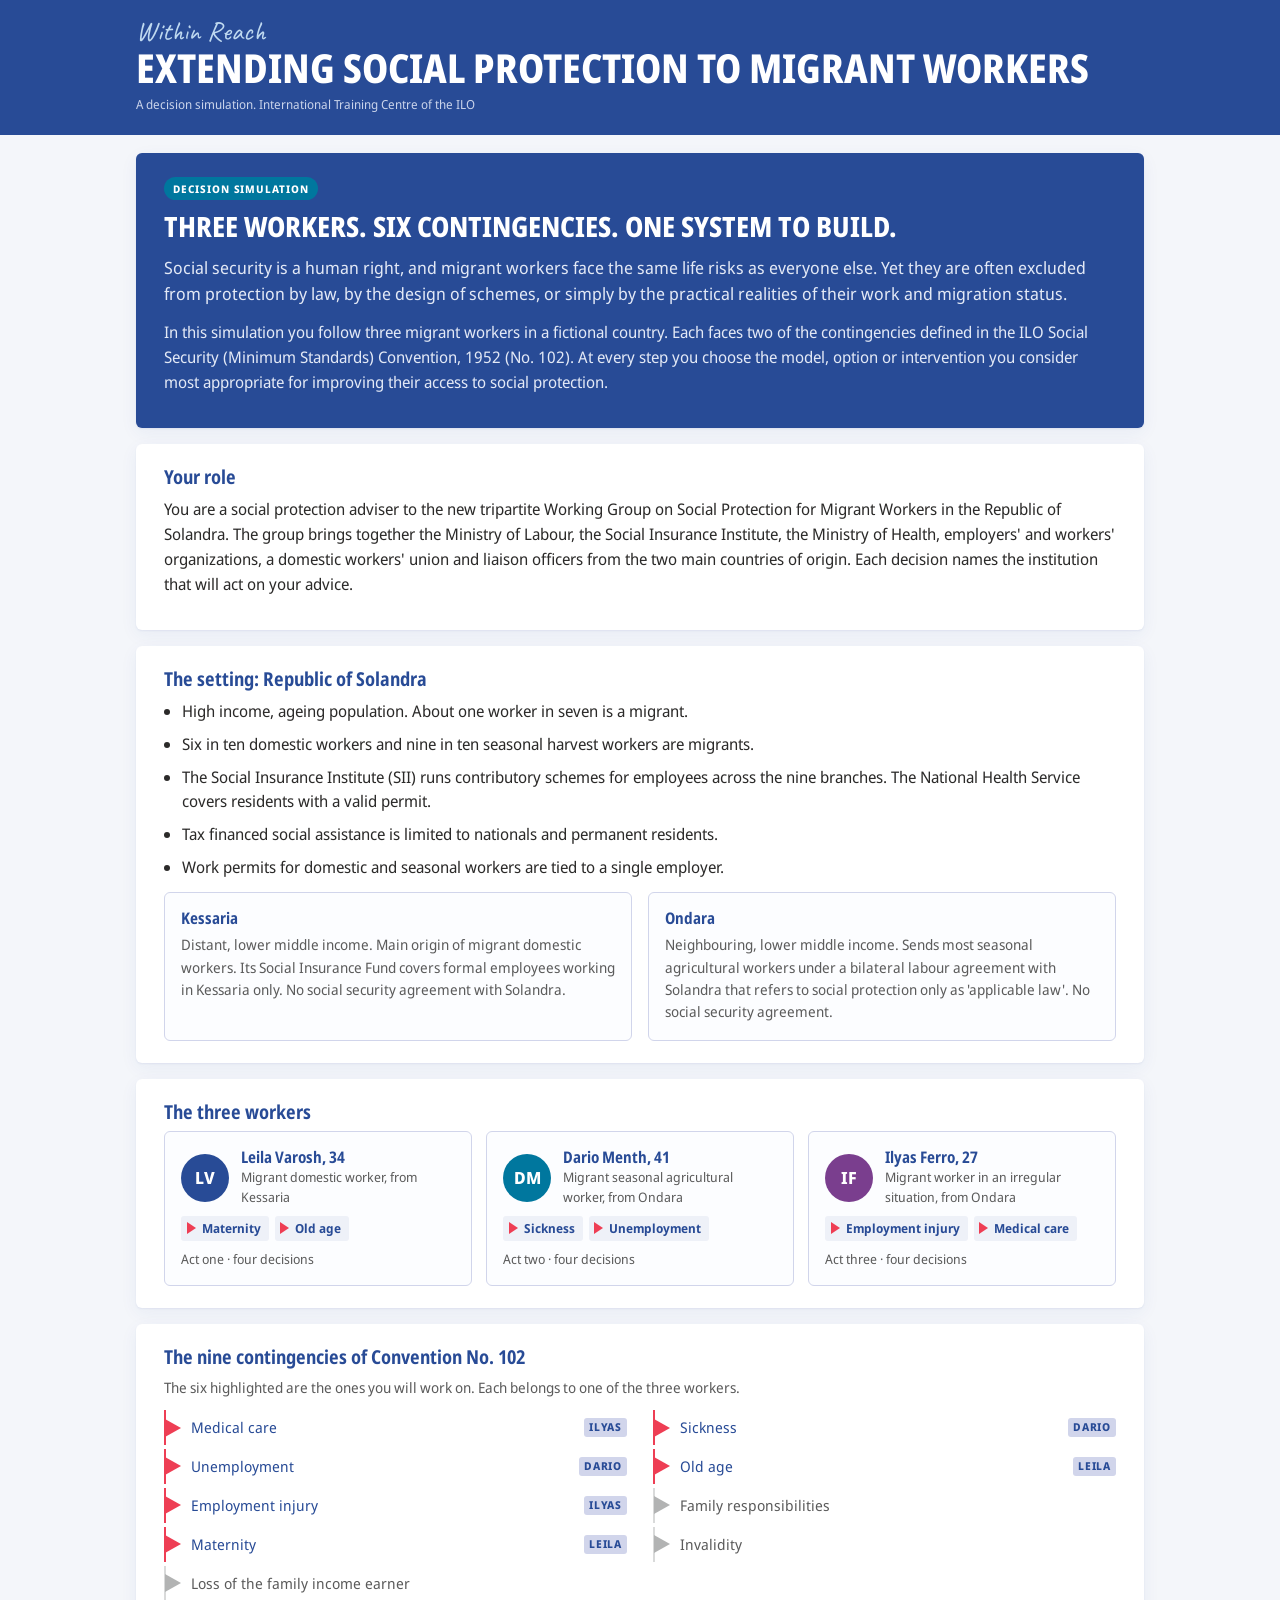
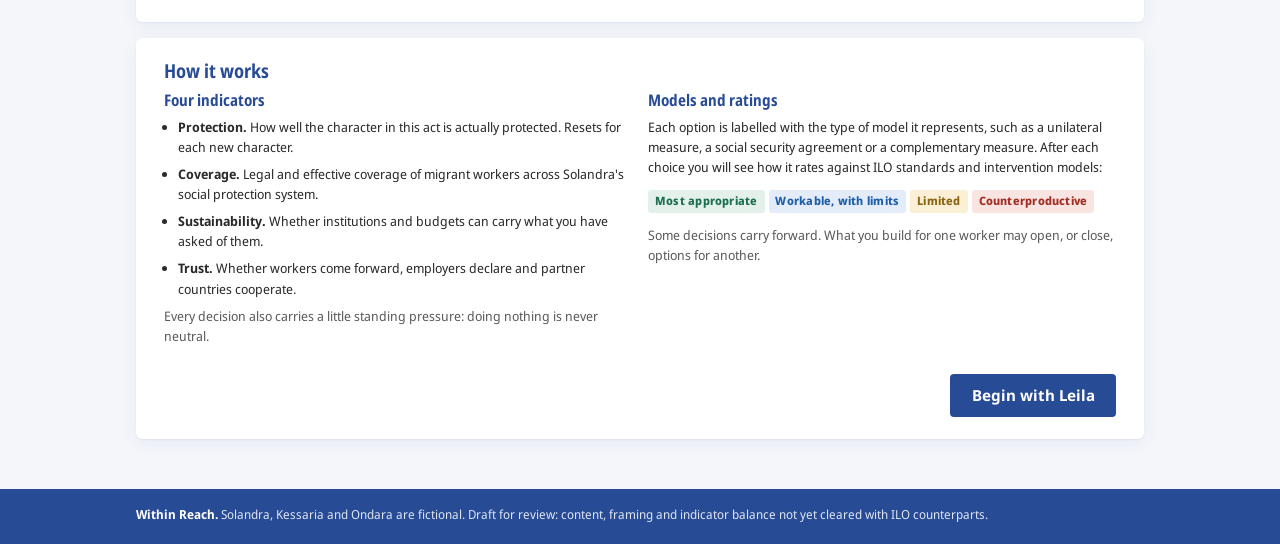
==== simulation/within-reach.html @ 5319a03c "Add Simulation: Within reach tab, overview buttons and uncropped hero birds - New sidebar tab embedd" ====
<!DOCTYPE html>
<html lang="en"><head><meta charset="utf-8">
<meta name="viewport" content="width=device-width, initial-scale=1">
<title>Within Reach | ITCILO</title>
<link rel="preconnect" href="https://fonts.googleapis.com">
<link rel="preconnect" href="https://fonts.gstatic.com" crossorigin>
<link href="https://fonts.googleapis.com/css2?family=Noto+Sans:ital,wdth,wght@0,62.5..100,300..800;1,62.5..100,400..600&family=Caveat:wght@600&display=swap" rel="stylesheet">
<style>
:root{--blue:#284B96;--blue80:#4E64A6;--blue40:#A4ABD4;--blue20:#D1D5EB;--blue10:#EEF1F8;
 --cyan:#00A3E0;--ink:#00779E;--black:#2B2A29;--g80:#5B5B5B;--g40:#B2B3B3;--g20:#D9DADA;
 --flag:#EE3E54;--pos:#1B6E4F;--neg:#A32D22;
 --best:#1B6E4F;--bestbg:#E4F0EA;--good:#1F5FA8;--goodbg:#E3ECF8;--weak:#8A6410;--weakbg:#FBF0D6;--harm:#A32D22;--harmbg:#F8E4E1;
 --fd:'Noto Sans','Arial Narrow',sans-serif;--fb:'Noto Sans',system-ui,Arial,sans-serif;}
*{box-sizing:border-box}
html,body{margin:0}
body{font-family:var(--fb);font-variation-settings:'wdth' 92;color:var(--black);line-height:1.55;background:#F4F6FA;font-size:16px}
h1,h2,h3,h4{font-family:var(--fd);font-variation-settings:'wdth' 74;color:var(--blue);line-height:1.15;margin:0 0 .45em}
h1{font-size:clamp(1.7rem,4.5vw,2.5rem);text-transform:uppercase;font-weight:800}
h2{font-size:clamp(1.35rem,3.2vw,1.75rem);font-weight:800;text-transform:uppercase}
h3{font-size:1.2rem;font-weight:700}
h4{font-size:1rem;font-weight:700}
p{margin:0 0 .75em}
button{font-family:inherit}
.wrap{max-width:1040px;margin:0 auto;padding:0 16px}
.top{background:var(--blue);color:#fff;padding:18px 0 20px}
.top .script{font-family:'Caveat',cursive;font-size:1.7rem;color:#BFD9F0;line-height:1}
.top h1{color:#fff;margin:0}
.top .org{font-size:.78rem;color:#C9D3EA;margin-top:4px}
.bar{background:#fff;border-bottom:1px solid var(--g20);position:sticky;top:0;z-index:5}
.bar .wrap{display:flex;flex-wrap:wrap;align-items:center;gap:10px 18px;padding-top:10px;padding-bottom:10px}
.crumb{font-size:.78rem;color:var(--g80);flex:1 1 220px}
.crumb b{color:var(--blue)}
.dots{display:flex;gap:4px;margin-top:5px}
.dots i{width:18px;height:5px;border-radius:3px;background:var(--g20);display:block}
.dots i.done{background:var(--blue80)}.dots i.now{background:var(--cyan)}
.meters{display:grid;grid-template-columns:repeat(4,minmax(96px,1fr));gap:10px;flex:3 1 520px}
.meter{font-size:.72rem;color:var(--g80);position:relative}
.meter .lab{display:flex;justify-content:space-between;font-weight:700;letter-spacing:.02em}
.meter .lab span:last-child{color:var(--blue);font-variant-numeric:tabular-nums}
.meter .track{height:7px;background:var(--blue10);border-radius:4px;overflow:hidden;margin-top:3px}
.meter .fill{height:100%;background:var(--blue80);border-radius:4px;transition:width .9s ease}
.meter.prot .fill{background:var(--flag)}
.meter .dlt{position:absolute;right:0;top:-15px;font-size:.7rem;font-weight:800;opacity:0;transition:opacity .4s}
.meter .dlt.show{opacity:1}.dlt.up{color:var(--pos)}.dlt.down{color:var(--neg)}
main{padding:18px 0 34px}
.card{background:#fff;border-radius:6px;padding:22px clamp(16px,3vw,28px);margin:0 0 16px;
 box-shadow:0 1px 2px rgba(40,75,150,.07),0 5px 18px rgba(40,75,150,.06)}
.card.hero{background:var(--blue);color:#fff}
.card.hero h2,.card.hero h3{color:#fff}
.card.hero p{color:#E3E9F6}
.pill{display:inline-block;background:var(--ink);color:#fff;font-size:.66rem;font-weight:800;text-transform:uppercase;letter-spacing:.09em;padding:.3em .85em;border-radius:99px;margin-bottom:10px}
.pill.light{background:var(--blue20);color:var(--blue)}
.lead{font-size:1.06rem}
.muted{color:var(--g80);font-size:.9rem}
.grid2{display:grid;grid-template-columns:repeat(2,minmax(0,1fr));gap:16px}
.grid3{display:grid;grid-template-columns:repeat(3,minmax(0,1fr));gap:14px}
.person{border:1.5px solid var(--blue20);border-radius:6px;padding:16px;background:#FCFDFF}
.avatar{width:48px;height:48px;border-radius:50%;display:inline-flex;align-items:center;justify-content:center;
 font-family:var(--fd);font-weight:800;color:#fff;font-size:1.05rem;flex:none}
.av1{background:#284B96}.av2{background:#00779E}.av3{background:#7A3E8E}
.phead{display:flex;gap:12px;align-items:center;margin-bottom:8px}
.phead h3,.phead h4{margin:0}
.phead .sub{font-size:.82rem;color:var(--g80)}
.flags{display:flex;flex-wrap:wrap;gap:6px;margin:.5em 0}
.cflag{display:inline-flex;align-items:center;gap:6px;font-size:.78rem;font-weight:700;color:var(--blue);background:var(--blue10);padding:.25em .65em .25em .45em;border-radius:3px}
.cflag::before{content:"";width:0;height:0;border-left:9px solid var(--flag);border-top:6px solid transparent;border-bottom:6px solid transparent}
.c102{display:grid;grid-template-columns:repeat(2,minmax(0,1fr));gap:4px 26px;margin-top:8px}
.c102 div{display:flex;align-items:center;gap:10px;padding:6px 0;border-left:2px solid var(--flag);padding-left:0;position:relative;font-size:.92rem;color:var(--blue)}
.c102 div::before{content:"";width:0;height:0;border-left:16px solid var(--flag);border-top:9px solid transparent;border-bottom:9px solid transparent;margin-left:-1px}
.c102 div.off{color:var(--g80);border-left-color:var(--g20)}
.c102 div.off::before{border-left-color:var(--g40)}
.c102 .who{font-size:.68rem;font-weight:800;text-transform:uppercase;letter-spacing:.06em;background:var(--blue20);color:var(--blue);padding:.1em .5em;border-radius:3px;margin-left:auto}
.c102 div.off .who{display:none}
.lens{background:var(--blue10);border-left:4px solid var(--cyan);padding:12px 16px;border-radius:0 4px 4px 0}
.card.hero .lens{background:rgba(255,255,255,.12);color:#fff}
.situation{border-left:4px solid var(--blue40);padding-left:14px;font-size:1.02rem}
.forwho{font-size:.8rem;color:var(--g80);margin:0 0 12px}
.forwho b{color:var(--ink)}
.opts{display:grid;grid-template-columns:repeat(2,minmax(0,1fr));gap:12px;margin-top:16px}
.opt{text-align:left;border:1.5px solid var(--blue20);border-radius:6px;background:#FCFDFF;padding:14px 16px;cursor:pointer;
 transition:border-color .15s,box-shadow .15s,transform .15s;color:inherit;font-size:1rem;display:flex;flex-direction:column;gap:6px}
.opt:hover,.opt:focus-visible{border-color:var(--blue80);box-shadow:0 4px 14px rgba(40,75,150,.13);outline:none;transform:translateY(-1px)}
.opt .ref{font-family:var(--fd);font-weight:800;color:#fff;background:var(--blue80);font-size:.7rem;padding:.15em .5em;border-radius:3px;align-self:flex-start}
.opt .t{font-weight:700;color:var(--blue);line-height:1.3}
.opt .n{font-size:.88rem;color:var(--g80)}
.opt.locked{cursor:not-allowed;border-style:dashed;border-color:#C8A24A;background:#FFFDF6;transform:none;box-shadow:none}
.opt.locked .t{color:var(--g80)}
.opt .lk{font-size:.84rem;color:#6B4E0C;background:#FBF3DE;border-left:3px solid #C8A24A;padding:6px 10px}
.model{display:inline-block;font-size:.66rem;font-weight:800;text-transform:uppercase;letter-spacing:.05em;color:#0A5F7D;background:#DFF1F8;padding:.2em .55em;border-radius:3px;align-self:flex-start}
.rtag{display:inline-block;white-space:nowrap;font-size:.72rem;font-weight:800;padding:.22em .6em;border-radius:3px;letter-spacing:.02em}
.r-best{background:var(--bestbg);color:var(--best)}.r-good{background:var(--goodbg);color:var(--good)}
.r-weak{background:var(--weakbg);color:var(--weak)}.r-harm{background:var(--harmbg);color:var(--harm)}
.chosen{border:1.5px solid var(--blue80);border-radius:6px;padding:12px 16px;background:var(--blue10);margin-bottom:14px}
.chosen .t{font-weight:700;color:var(--blue)}
.fbsec{margin:12px 0}
.fbsec h4{font-size:.78rem;text-transform:uppercase;letter-spacing:.07em;color:var(--ink);margin-bottom:.3em}
.variant{background:#EAF6FB;border-left:3px solid var(--cyan);padding:10px 14px;border-radius:0 4px 4px 0}
.verdict{display:flex;gap:12px;align-items:flex-start;border-radius:6px;padding:12px 14px;margin:14px 0}
.verdict.v-best{background:var(--bestbg)}.verdict.v-good{background:var(--goodbg)}.verdict.v-weak{background:var(--weakbg)}.verdict.v-harm{background:var(--harmbg)}
.verdict p{margin:0}
.deltas{display:flex;flex-wrap:wrap;gap:6px;margin:6px 0 2px}
.chip{display:inline-block;font-size:.75rem;font-weight:700;padding:.22em .6em;border-radius:3px}
.chip.up{background:#E4F0EA;color:var(--pos)}.chip.down{background:#F8E7E4;color:var(--neg)}.chip.flat{background:#EEE;color:var(--g80)}
details.cmp{margin-top:14px;border-top:1px solid var(--g20);padding-top:10px}
details.cmp summary{cursor:pointer;font-weight:700;color:var(--blue);font-size:.95rem}
.cmprow{display:grid;grid-template-columns:auto 1fr;gap:4px 12px;padding:10px 0;border-bottom:1px solid var(--g20);font-size:.9rem}
.cmprow:last-child{border-bottom:0}
.cmprow .t{font-weight:700;color:var(--blue)}
.cmprow.mine{background:#FAFBFE}
.btnrow{display:flex;flex-wrap:wrap;gap:10px;justify-content:flex-end;margin-top:18px}
.btn{background:var(--blue);color:#fff;border:0;border-radius:4px;padding:.75em 1.4em;font-weight:700;font-size:.95rem;cursor:pointer}
.btn:hover,.btn:focus-visible{background:var(--ink);outline:none}
.btn.ghost{background:#fff;color:var(--blue);border:1.5px solid var(--blue20)}
.btn.ghost:hover{border-color:var(--blue80);background:#fff}
.bridge{background:var(--blue20);border-radius:6px;padding:14px 18px;margin-top:14px}
.bigband{display:flex;gap:14px;align-items:flex-start}
.score{font-family:var(--fd);font-weight:800;font-size:2.6rem;color:var(--blue);line-height:1;font-variation-settings:'wdth' 74}
.bandlab{font-size:.7rem;text-transform:uppercase;letter-spacing:.07em;font-weight:800;color:var(--g80)}
.sysrow{display:grid;grid-template-columns:150px 1fr;gap:12px;padding:12px 0;border-bottom:1px solid var(--g20)}
.sysrow:last-child{border-bottom:0}
.sysrow .v{font-family:var(--fd);font-weight:800;font-size:1.6rem;color:var(--blue);font-variation-settings:'wdth' 74}
table{border-collapse:collapse;width:100%;font-size:.88rem}
td,th{border-bottom:1px solid var(--g20);padding:9px 8px;text-align:left;vertical-align:top}
th{font-family:var(--fd);text-transform:uppercase;font-size:.7rem;letter-spacing:.06em;color:var(--g80)}
td.n{white-space:nowrap;color:var(--g80);width:1%}
.mix{display:grid;grid-template-columns:minmax(150px,230px) 1fr 28px;gap:6px 10px;align-items:center;font-size:.86rem}
.mix .b{height:10px;background:var(--blue10);border-radius:5px;overflow:hidden}
.mix .b i{display:block;height:100%;background:var(--cyan);border-radius:5px}
ul.notes{padding-left:1.1em;margin:.3em 0}
ul.notes li{margin-bottom:.5em}
ol.deb li{margin-bottom:.5em}
.small{font-size:.82rem}
footer{background:var(--blue);color:#DDE4F2;padding:16px 0 20px;font-size:.78rem}
footer b{color:#fff}
.sr{position:absolute;left:-9999px}
@media (max-width:760px){
 .grid2,.grid3,.opts,.c102{grid-template-columns:1fr}
 .meters{grid-template-columns:repeat(2,minmax(0,1fr))}
 .sysrow{grid-template-columns:1fr}
 .bar{position:static}
}
@media print{
 body{background:#fff;font-size:10.5pt}
 .bar,.btnrow,details.cmp summary{display:none}
 .card{box-shadow:none;border:1px solid var(--g20);break-inside:avoid}
 .top{padding:10px 0}
}
</style></head><body>
<header class="top"><div class="wrap">
  <div class="script">Within Reach</div>
  <h1>Extending social protection to migrant workers</h1>
  <div class="org">A decision simulation. International Training Centre of the ILO</div>
</div></header>
<div class="bar" id="bar" hidden><div class="wrap">
  <div class="crumb" id="crumb"></div>
  <div class="meters" id="meters" aria-label="Indicators"></div>
</div></div>
<main><div class="wrap" id="app" aria-live="polite"></div></main>
<footer><div class="wrap"><b>Within Reach.</b> Solandra, Kessaria and Ondara are fictional. Draft for review: content, framing and indicator balance not yet cleared with ILO counterparts.</div></footer>
<script>
// Shared scoring engine. Inlined into simulation.html and used by build.js for the storyboard.
function normalizeData(D) {
  const L = "abcd";
  D.acts.forEach(act => act.scenes.forEach(sc => {
    const ord = sc.order || [0, 1, 2, 3];
    sc.options = ord.map((i, pos) => {
      const o = sc.options[i];
      o.id = sc.id + L[pos];
      return o;
    });
    delete sc.order;
  }));
  return D;
}

function applyDelta(cur, raw) {
  const k = 0.75;
  let d;
  if (raw >= 0) d = raw * k * Math.max(0.25, (100 - cur) / 65);
  else d = raw * k * Math.max(0.25, (cur + 30) / 95);
  return Math.max(0, Math.min(100, cur + d));
}

function bandIndex(v) { return v < 35 ? 0 : v < 65 ? 1 : 2; }


const D = normalizeData({"title":"Within Reach","subtitle":"Extending social protection to migrant workers","org":"International Training Centre of the ILO, Turin","start":{"p":35,"c":38,"s":55,"t":42},"drift":{"p":-2,"c":-1,"s":0,"t":-1},"indicators":{"p":{"label":"Protection","long":"Protection of the worker in front of you","help":"How well the character in this act is actually protected. Resets for each new character."},"c":{"label":"Coverage","long":"Coverage of migrant workers","help":"Legal and effective coverage of migrant workers across Solandra's social protection system."},"s":{"label":"Sustainability","long":"Financial and administrative sustainability","help":"Whether institutions and budgets can carry what you have asked of them."},"t":{"label":"Trust","long":"Trust in the system","help":"Whether workers come forward, employers declare and partner countries cooperate."}},"models":{"udest":{"label":"Unilateral: country of employment","help":"Solandra changes its own laws, schemes or rules."},"uorig":{"label":"Unilateral: country of origin","help":"Kessaria or Ondara acts on its own for its nationals abroad."},"ssa":{"label":"Social security agreement","help":"A treaty coordinating two social security systems."},"bla":{"label":"Bilateral labour agreement","help":"A labour migration agreement with social security provisions."},"comp":{"label":"Complementary measure","help":"Administrative, practical or information measures that make rights usable."},"mwf":{"label":"Migrant welfare fund","help":"A fund set up by the country of origin for nationals abroad."},"priv":{"label":"Private or voluntary","help":"Market products, private settlements or self-registration."},"none":{"label":"Status quo","help":"Relying on rules and routes that already exist."}},"ratings":{"best":{"label":"Most appropriate","short":"Most appropriate"},"good":{"label":"Workable, with limits","short":"Workable"},"weak":{"label":"Limited","short":"Limited"},"harm":{"label":"Counterproductive","short":"Counterproductive"}},"contingencies":{"medical":"Medical care","sickness":"Sickness","unemployment":"Unemployment","oldage":"Old age","injury":"Employment injury","family":"Family responsibilities","maternity":"Maternity","invalidity":"Invalidity","survivors":"Loss of the family income earner"},"contingencyOrder":["medical","sickness","unemployment","oldage","injury","family","maternity","invalidity","survivors"],"learnerRole":"You are a social protection adviser to the new tripartite Working Group on Social Protection for Migrant Workers in the Republic of Solandra. The group brings together the Ministry of Labour, the Social Insurance Institute, the Ministry of Health, employers' and workers' organizations, a domestic workers' union and liaison officers from the two main countries of origin. Each decision names the institution that will act on your advice.","country":{"name":"Republic of Solandra","facts":["High income, ageing population. About one worker in seven is a migrant.","Six in ten domestic workers and nine in ten seasonal harvest workers are migrants.","The Social Insurance Institute (SII) runs contributory schemes for employees across the nine branches. The National Health Service covers residents with a valid permit.","Tax financed social assistance is limited to nationals and permanent residents.","Work permits for domestic and seasonal workers are tied to a single employer."],"origins":[{"name":"Kessaria","text":"Distant, lower middle income. Main origin of migrant domestic workers. Its Social Insurance Fund covers formal employees working in Kessaria only. No social security agreement with Solandra."},{"name":"Ondara","text":"Neighbouring, lower middle income. Sends most seasonal agricultural workers under a bilateral labour agreement with Solandra that refers to social protection only as 'applicable law'. No social security agreement."}]},"acts":[{"id":1,"label":"Act one","key":"leila","character":{"name":"Leila Varosh","short":"Leila","age":34,"role":"Migrant domestic worker","from":"Kessaria","place":"Capital of Solandra"},"contingencies":["maternity","oldage"],"brief":"Leila has lived in Solandra for seven years. She came on a domestic work permit sponsored by the Arvel family, for whom she still works three days a week. The rest of her week is split between an elderly widower, Mr Dosse, and a young couple who pay her in cash. Before migrating she spent six years as a hospital cleaner in Kessaria, contributing to the Kessarian Social Insurance Fund. She is five months pregnant. She plans to go home when her child is old enough for school and, eventually, to retire there.","lens":"Leila's employers are households, not companies. Watch for options that work on paper but assume an employer with a payroll department.","scenes":[{"id":"1.1","title":"The pregnancy","contingency":"maternity","decisionFor":"Ministry of Labour and Social Insurance Institute of Solandra","situation":"Solandra's Social Insurance Act covers domestic workers only for pensions, and only where they work at least 20 hours a week for a single household. They are excluded from maternity cash benefits. Separately, non-nationals must have held a residence permit for three continuous years before claiming any cash benefit. Leila's permit is renewed annually and is tied to the Arvels, who have told her they will not need her after the birth.","order":[1,0,2,3],"options":[{"title":"Bring domestic workers fully into the Social Insurance Act, on equal terms","note":"All branches, no hours threshold, no nationality or residence conditions.","model":"udest","rating":"best","d":{"p":20,"c":20,"s":4,"t":12},"sets":["equality_in_law","dw_full_coverage"],"happens":"The amendment goes through in eleven months, pushed by the domestic workers' union and opposed by an employers' federation worried about household costs. A transitional clause recognises contributions declared in the twelve months before entry into force. Leila qualifies for fourteen weeks of maternity cash benefit at two thirds of her declared earnings, and dismissing her on grounds of pregnancy is now unlawful. The removal of the residence condition applies to every branch, not only maternity, which nobody outside the working group notices yet.","instrument":"Convention No. 189 (Art. 14) requires social security conditions for domestic workers that are no less favourable than for workers generally, including in respect of maternity. Convention No. 183 sets fourteen weeks of maternity leave with cash benefits of at least two thirds of previous earnings. Convention No. 102 (Art. 68) and Convention No. 118 require equality of treatment between nationals and non-nationals.","practice":"The domestic work intervention model notes that migrant domestic workers are often excluded twice: as domestic workers and as migrants. Removing the sector exclusion and the residence condition in the same reform closes both gaps. Fixing only one leaves most of these workers where they were.","why":"Closes the legal gap at source, for all domestic workers and all branches, through the general scheme rather than a special one."},{"title":"Introduce a tax financed maternity allowance for all mothers resident one year","note":"A floor guarantee, outside the insurance system.","model":"udest","rating":"good","d":{"p":10,"c":10,"s":-8,"t":6},"sets":["spf_maternity"],"happens":"The allowance is flat rate, paid for twelve weeks, and reaches Leila because she has been resident well over a year. It is roughly a third of her earnings. It does nothing about her dismissal, and domestic workers are still outside the contributory scheme, so the next contingency she faces will meet the same wall.","instrument":"Recommendation No. 202 calls for basic income security for persons in active age who are unable to earn sufficient income, including in case of maternity, as part of a national social protection floor, with progressively higher levels of protection built alongside it.","practice":"Non-contributory maternity benefits are a real protection for women with no contributory record. Used alone for workers who do have an employer, they let households off the hook and keep benefits at floor level.","why":"A genuine floor guarantee, but it treats a workforce that has employers as if it had none, and leaves the contributory exclusion in place."},{"title":"Make household employers pay maternity leave directly","note":"No cost to the public purse.","model":"udest","rating":"weak","d":{"p":-4,"c":-2,"s":4,"t":-8},"sets":["employer_liability_maternity"],"happens":"The Arvels are now legally liable for fourteen weeks of Leila's wages. They decide not to renew her permit before the obligation starts. Across the sector, agencies report that households are asking whether candidates plan to have children. Leila receives nothing, and is now looking for a new sponsor while pregnant.","instrument":"Convention No. 183 (Art. 6(8)) provides that employers should not be individually liable for the direct cost of maternity benefits, which should be provided through compulsory social insurance or public funds. The reason is exactly this: individual liability turns pregnancy into a hiring risk.","practice":"Employer liability is common where social insurance is weak. For a household employing one worker, with no payroll margin, it is the option most likely to cause the dismissal it is meant to prevent.","why":"Shifts the cost onto the least able employer and creates a direct incentive to discriminate against pregnant women."},{"title":"Recommend private maternity insurance to migrant domestic workers","note":"A market solution, voluntary.","model":"priv","rating":"harm","d":{"p":-12,"c":-8,"s":-2,"t":-8},"sets":["private_maternity"],"happens":"Two insurers launch products. Both exclude pregnancies already under way, so Leila cannot buy one. Premiums cost about a week's wages a month and uptake among domestic workers stays under five per cent. The policy is cited in the next government report as evidence that coverage options exist.","instrument":"ILO social security standards require collective financing, with the worker's share not exceeding half the total cost (Convention No. 102, Art. 71). Voluntary private insurance paid entirely by the worker meets neither the financing nor the solidarity principle.","practice":"Where private cover is offered as the answer, the workers who need it most are priced out or excluded by pre-existing condition clauses, and the existence of the product is used to argue that no reform is needed.","why":"Places the whole cost on the worker, excludes the very case in front of you and delays the reform that would work."}]},{"id":"1.2","title":"Three households, one record","contingency":"maternity","decisionFor":"Social Insurance Institute (SII)","situation":"Even with the law on her side, Leila's claim depends on her contribution record. Only the Arvels ever registered her, and only for twenty hours a week. Mr Dosse never knew he was supposed to. The young couple pay cash and would rather not know. Registering a household employer currently takes a paper form, a tax number and a visit to an SII office during working hours.","order":[2,3,0,1],"options":[{"title":"A simplified system for household employers, with contributions from the first hour","note":"Register online or by phone, pay per hour worked, any number of employers.","model":"comp","rating":"best","d":{"p":16,"c":16,"s":6,"t":10},"sets":["simplified_registration"],"happens":"The SII launches a portal and a phone line where a household registers with an ID number and declares hours and pay. The contribution is calculated and debited automatically. Each of Leila's three employers declares separately and the SII aggregates her record. Low income households receive a partial subsidy on the employer share. Within a year registered domestic workers rise by a third, and Leila's maternity benefit is recalculated on her full earnings.","instrument":"Recommendation No. 201 (Para. 20) encourages simplified systems for the payment of social security contributions by household employers, including where a domestic worker has several employers. The domestic work intervention model calls for registration and contribution procedures designed for households rather than enterprises.","practice":"Procedures built for enterprises are one of the main reasons households do not register. Systems that make declaring a domestic worker as easy as paying a utility bill consistently outperform enforcement alone.","why":"Removes the administrative barrier for both sides and aggregates multiple employers, which is exactly where domestic workers fall out of the system."},{"title":"Allow retroactive declaration, with a penalty amnesty for six months","note":"Bring past work onto the record.","model":"udest","rating":"good","d":{"p":10,"c":8,"s":4,"t":4},"sets":["retro_declaration"],"happens":"Mr Dosse declares four years of work once the penalties are waived. The young couple do not. Leila's record now shows two employers. The amnesty brings in a burst of arrears that improves the scheme's accounts for a year. Then new declarations fall back, because registering is exactly as difficult as before.","instrument":"Allowing retroactive payment of missed contribution periods is one of the flexibility measures listed in the ILO Guide on extending social protection to migrant workers.","practice":"Amnesties recover the past but do not change the future unless registration itself is made easier. Paired with simplification they are powerful. Alone, they are a one-off.","why":"Recovers lost periods for Leila, but leaves untouched the barrier that caused them."},{"title":"Target households with labour inspection visits","note":"Enforcement first.","model":"comp","rating":"weak","d":{"p":2,"c":2,"s":-6,"t":-6},"sets":["household_inspection"],"happens":"Inspectors need the householder's consent or a warrant to enter. Most visits end at the door. Two households that are inspected dismiss their worker the following week rather than regularise. The campaign consumes a quarter of the inspectorate's domestic work budget and produces eleven registrations.","instrument":"Convention No. 189 (Art. 17) calls for labour inspection measures for domestic work, with due respect for the privacy of the household. The domestic work intervention model notes the legal limits on entering private homes.","practice":"In household employment, inspection works best as a backstop behind simple registration and incentives, not as the lead measure.","why":"A legitimate tool used in the wrong order. Without an easy route to comply, enforcement mostly produces dismissals."},{"title":"Let domestic workers register themselves as self-employed","note":"Takes the household out of the process.","model":"priv","rating":"harm","d":{"p":-10,"c":2,"s":-4,"t":-8},"sets":["self_employed_shift"],"happens":"Registration numbers rise on paper. Leila now pays both shares of contributions herself, about eighteen per cent of her earnings, and none of her employers contribute anything. Self-employed status also removes her maternity leave protection, since there is no employment relationship to take leave from. Many workers who register stop paying within months.","instrument":"Convention No. 189 defines domestic work as work within an employment relationship. Convention No. 102 (Art. 71) limits the worker's share of financing to half the cost. Converting employees into self-employed contributors moves the employer's share onto the worker.","practice":"Misclassification is a recurring shortcut in hard to reach sectors. It inflates coverage statistics while hollowing out both the protection and the financing behind it.","why":"Solves the household's paperwork by removing the household's responsibility, at the worker's expense."}]},{"id":"1.3","title":"Thirteen years in two systems","contingency":"oldage","decisionFor":"Ministry of Labour of Solandra, with the Kessarian liaison officer","situation":"Leila asks the question every migrant worker asks eventually: what happens to my pension? She has six years of contributions in Kessaria and seven in Solandra. Each country requires fifteen years for an old age pension. There is no social security agreement between the two. Under current rules she will receive nothing from either, although she will have paid into both for thirteen years.","order":[0,2,1,3],"options":[{"title":"Negotiate a bilateral social security agreement with Kessaria","note":"Totalization, payment of benefits abroad, domestic workers named in scope.","model":"ssa","rating":"best","d":{"p":18,"c":16,"s":2,"t":12},"sets":["ssa_kessaria"],"happens":"Negotiation takes three years, including an administrative arrangement and liaison offices on both sides. At your insistence the personal scope names domestic workers explicitly. Leila's thirteen years are totalized. Each country will pay a pro rata pension for the years she contributed there, and the Solandran share will be paid to her in Kessaria without reduction. Kessaria asks in return that invalidity and survivors' benefits be included, which you accept.","instrument":"Convention No. 157 and Recommendation No. 167, whose annexes contain model provisions, set out the core principles: equality of treatment, determination of the applicable legislation, maintenance of acquired rights and payment of benefits abroad, totalization and mutual administrative assistance. The SSA intervention model sets out the eight step negotiation process.","practice":"Agreements are the most comprehensive tool for portability, and almost ninety per cent of them cover old age. The domestic work intervention model warns that general references to 'workers' often leave domestic workers out in practice, which is why naming them matters.","why":"The only option that makes her years in both countries count toward a lifelong, periodic pension."},{"title":"Refund her contributions as a lump sum when she leaves","note":"She gets her money back.","model":"udest","rating":"weak","d":{"p":2,"c":-2,"s":2,"t":-2},"sets":["lump_sum_refund"],"happens":"When she leaves, Leila receives her own share of seven years of contributions, less tax at the non-resident rate. The employer share stays in the Solandran fund. The amount covers about eighteen months of household costs in Kessaria. At seventy she will have no pension from Solandra, and still too few years for one from Kessaria.","instrument":"The ICRMW (Art. 27(2)) and CESCR General Comment No. 19 support reimbursement where a benefit cannot otherwise be obtained. The ILO Guide notes that lump sums give limited income security compared with periodic benefits and are often taxed at a disadvantage.","practice":"Refunds are a fallback in the absence of an agreement, not a substitute for one. They convert old age protection into savings that are usually spent long before old age.","why":"Better than keeping her contributions, but it trades a pension for a cheque and leaves the employer's share behind."},{"title":"Kessaria lets nationals abroad keep contributing to its pension scheme","note":"Voluntary continued affiliation, a country of origin measure.","model":"uorig","rating":"good","d":{"p":8,"c":6,"s":2,"t":6},"sets":["kessaria_voluntary"],"happens":"Kessaria amends its law so that nationals abroad can remain affiliated. Leila can now build up her Kessarian record toward fifteen years, paying both shares herself at a reduced voluntary rate, on top of her Solandran contributions. She keeps it up for two years and stops when the baby's costs rise. Her Solandran years still count for nothing.","instrument":"The ILO guidance note on migrant welfare funds recommends allowing voluntary continued affiliation to general national schemes as preferable to separate schemes for migrants, while noting that it usually lacks an employer contribution and should not force workers to pay twice.","practice":"Voluntary affiliation is useful where coverage in the destination is absent or temporary. Where the worker is already contributing in the destination, it asks her to pay twice to compensate for the missing agreement.","why":"A sound complement from the country of origin, but it cannot make her Solandran years count and relies on her paying twice."},{"title":"Kessaria creates a migrant welfare fund with a mandatory fee and savings account","note":"Protection organised by the country of origin.","model":"mwf","rating":"weak","d":{"p":-2,"c":2,"s":-2,"t":-4},"sets":["mwf_mandatory"],"happens":"Every departing worker must now pay a registration fee and a monthly contribution into the fund. Returning members receive their savings plus interest as a lump sum. Recruitment agencies pass the fee on to workers. Leila, who left before the fund existed, is not eligible. For those who are, the fund pays out savings, not pensions, and cannot recognise a single year worked in Solandra.","instrument":"The ILO guidance note on migrant welfare funds states that they cannot substitute for coverage in the country of employment and cannot ensure portability. Under the ILO definition of recruitment fees and related costs, the cost of mandatory enrolment in such funds should not be charged to workers.","practice":"Welfare funds can offer useful services, especially where protection at destination is absent. Designed as mandatory, worker financed savings, they fall short of most social security principles, including solidarity in financing.","why":"Addresses the wrong jurisdiction with the wrong instrument, and charges the worker for it."}]},{"id":"1.4","title":"What the record says","contingency":"oldage","decisionFor":"Social Insurance Institute and Ministry of Finance","situation":"Two years later Leila checks her contribution record for the first time. The Arvels have declared her at the minimum wage for twenty hours a week. She works forty and is paid more. Every month of under-declaration reduces the pension she will eventually receive, in either country. She did not know the record existed, and neither do most of the women she knows.","order":[2,1,3,0],"options":[{"title":"Give households a tax credit for declared domestic work, and match the data","note":"Make full declaration the cheaper option for the household.","model":"udest","rating":"best","d":{"p":14,"c":14,"s":4,"t":8},"sets":["tax_incentive"],"happens":"Households can now deduct half the cost of declared domestic work from income tax, but only for wages declared to the SII. Tax and social security records are matched every year. The Arvels, who want the credit, correct Leila's declaration to forty hours at her real wage. Declared domestic work rises sharply, and the credit costs the treasury less than the contributions it brings in.","instrument":"The domestic work intervention model points to comprehensive formalization policies that combine tax incentives, simplified procedures and information campaigns. Recommendation No. 204 calls for incentives and compliance measures to support the transition to the formal economy.","practice":"Incentives that make compliance financially rational for the household work far better than asking an individual worker to confront her employer.","why":"Changes the household's incentive at scale and uses data the State already holds to keep declarations honest."},{"title":"Send every worker an annual statement in her own language, with a complaints route","note":"Make the record visible to the person it belongs to.","model":"comp","rating":"good","d":{"p":8,"c":6,"s":-2,"t":8},"sets":["record_transparency"],"happens":"Leila receives her statement in Kessarian and uses the complaints line. The SII writes to the Arvels, who correct the last twelve months and dispute the rest. Hundreds of other workers discover similar gaps. The SII's small complaints unit is overwhelmed within a quarter: transparency surfaces the problem faster than the institution can resolve it.","instrument":"The intervention models stress information in the languages of the main countries of origin and effective complaint mechanisms as complementary measures.","practice":"Transparency empowers workers who are able to act on it. It works best when employers already have a strong reason to declare correctly.","why":"Essential and empowering, but it leaves the burden of enforcement on the worker."},{"title":"Run an awareness campaign on pension rights at the airport and consulates","note":"Information at the point of entry.","model":"comp","rating":"weak","d":{"p":2,"c":2,"s":-2,"t":2},"sets":["awareness_only"],"happens":"Posters and leaflets in five languages appear at the airport and in the Kessarian consulate. Recognition surveys look good. Leila will not pass through the airport again until she leaves, and the leaflet does not explain how to check a record or what to do when it is wrong.","instrument":"Awareness raising is a recognised complementary measure in all the intervention models. It is most useful when attached to a concrete action that a worker can take.","practice":"Campaigns at arrival reach workers when pensions are furthest from their minds, and before they have any record to check.","why":"Low cost and harmless, but it informs without enabling anyone to act."},{"title":"Leave it to Leila to sue the Arvels for unpaid contributions","note":"The legal route already exists.","model":"none","rating":"harm","d":{"p":-10,"c":-4,"s":0,"t":-10},"sets":["court_only"],"happens":"The case would take two years and require her to testify against the household whose sponsorship her permit depends on. She does not file. Neither do any of the women she knows. The SII records no disputed declarations that year, which is reported as evidence of compliance.","instrument":"Access to justice is part of effective protection, but ILO social security standards place overall responsibility on the State, including for the proper collection of contributions.","practice":"Where a worker's residence depends on her employer, individual litigation is a right that almost nobody exercises.","why":"Treats a systemic compliance failure as a private dispute, in a relationship where the worker holds almost no power."}]}],"bridge":"Leila's case was about a worker the system had written out twice, once as a domestic worker and once as a migrant. The next worker is fully covered on paper. His problem is time: he is never in Solandra long enough to qualify.","bands":["Leila lost her job when she became pregnant and gave birth without income support. Her thirteen years of contributions in two countries will not add up to a pension in either. She does the same work for the same families, undeclared.","Leila received some support around the birth and part of her working life is now on the record. Her pension depends on whether she keeps paying voluntarily, and on reforms that only partly happened.","Leila took paid maternity leave and returned to households that now declare her full hours. Her years in Kessaria and Solandra will add up to a pension she can draw at home."]},{"id":2,"label":"Act two","key":"dario","character":{"name":"Dario Menth","short":"Dario","age":41,"role":"Migrant seasonal agricultural worker","from":"Ondara","place":"Southern valleys of Solandra"},"contingencies":["sickness","unemployment"],"brief":"Dario has come to Solandra every April for nine years to pick stone fruit in the southern valleys, returning to Ondara each October. He is recruited under the bilateral labour agreement between Solandra and Ondara, which sets wages and housing standards and says of social protection only that 'applicable law' applies. Contributions for sickness, unemployment and pensions are deducted from every payslip. His wife and three children stay in Ondara, where the Social Security Fund covers only people employed in Ondara. His permit lets him work only for the farm that recruited him.","lens":"Every rule in this act is formally equal. Look for the places where equal rules produce unequal results because of when, where and for how long this worker is in the country.","scenes":[{"id":"2.1","title":"Week ten","contingency":"sickness","decisionFor":"Ministry of Labour and Social Insurance Institute","situation":"In the tenth week of the season Dario develops pneumonia. He spends twelve days in hospital and is unfit to work for five weeks. Sickness cash benefit requires six months of continuous contributions immediately before the illness. He has ten weeks. His nine previous seasons of contributions do not count, because each season ended in October. The farm is paying nothing while he is off.","order":[3,1,0,2],"options":[{"title":"Count non-consecutive contribution periods for seasonal workers","note":"For example, 26 weeks over the previous 24 months, across seasons.","model":"udest","rating":"best","d":{"p":18,"c":14,"s":-2,"t":10},"sets":["seasonal_rules_adapted"],"variants":[{"flag":"equality_in_law","text":"Because the residence condition was already removed in act one, the change needs only a regulation on qualifying periods, not a new law. It is in force within three months."}],"happens":"A regulation allows seasonal workers to meet the qualifying period with contributions from earlier seasons. Dario qualifies with room to spare and receives sickness benefit at sixty per cent of his wage for the weeks he cannot work. The cost is modest, because seasonal workers are young and rarely claim, and the contributions they have paid for years finally correspond to a benefit they can reach.","instrument":"ILO social security standards include seasonal workers in their scope and point to the need to adapt benefit conditions to their conditions of employment. The ILO Guide lists flexibility in qualifying conditions, including the counting of non-consecutive periods, among the key unilateral measures.","practice":"The seasonal intervention model identifies the inability to meet minimum requirements, despite contributing, as the core legal barrier for this group. Adapting the rule removes it without creating a separate scheme.","why":"Aligns the qualifying rule with the reality of seasonal work, so that contributions turn into protection."},{"title":"Oblige the employer to pay sick pay for the first four weeks","note":"Short-term illness as an employer responsibility.","model":"udest","rating":"weak","d":{"p":6,"c":2,"s":2,"t":-4},"sets":["employer_sick_pay"],"happens":"The farm pays Dario four weeks of sick pay and then stops. Next April he is not offered a contract. The growers' cooperative quietly advises members to prefer younger applicants. The cost falls hardest on the smallest growers, several of whom turn to labour contractors who do not declare workers at all.","instrument":"Employer paid sick leave can serve as a first tier of protection, but ILO standards favour collectively financed sickness benefits so that the cost of illness does not fall on the individual employer.","practice":"Where the worker's permit and next season depend on the same employer, making that employer pay for illness creates a quiet incentive not to rehire the workers who fall ill.","why":"Some income for Dario now, at the price of his next contract and a new incentive to discriminate."},{"title":"Ondara's migrant welfare fund pays him a sickness grant","note":"The country of origin steps in.","model":"mwf","rating":"weak","d":{"p":4,"c":0,"s":-2,"t":2},"sets":["mwf_sickness"],"happens":"Dario receives a lump sum from the Ondaran fund equal to about ten days' wages. It helps. Meanwhile the Solandran scheme keeps collecting sickness contributions from him and his employer for a benefit he cannot reach, and nobody in Solandra is asked to change anything.","instrument":"The ILO guidance note on migrant welfare funds recognises that they can provide limited benefits such as sickness grants, usually as lump sums, but stresses that they cannot substitute for coverage in the country of employment.","practice":"When the country of origin compensates for a gap at destination, the gap tends to become permanent.","why":"A real but small help that lets the scheme which collected his contributions avoid its obligation."},{"title":"Let the farm end his contract so he can recover at home","note":"The permit ends with the contract.","model":"none","rating":"harm","d":{"p":-16,"c":-8,"s":0,"t":-12},"sets":["sent_home_sick"],"happens":"The farm terminates his contract on the grounds that he cannot work, and his permit ends with it. He travels home still weak, loses the rest of the season's earnings and pays for his own follow-up care in Ondara. His contributions for the season stay in Solandra.","instrument":"Convention No. 97 requires equality of treatment in social security for migrants lawfully in the territory. The seasonal intervention model identifies employer-tied permits and short stays as reasons why workers lose protection they have paid for.","practice":"Termination on grounds of illness, combined with an employer-tied permit, turns a sickness into the loss of income, residence and future work at once.","why":"Converts a temporary illness into the loss of everything, while keeping the contributions."}]},{"id":"2.2","title":"Ninety kilometres from the nearest office","contingency":"sickness","decisionFor":"Social Insurance Institute (SII)","situation":"Assume Dario is eligible. To claim, he needs a medical certificate submitted within three days, a form available only in Solandran, and a visit to the SII office in the provincial capital, ninety kilometres away. He has no car. The farm owns his housing and the minibus. Most of the workers in his dormitory have never heard of sickness benefit.","order":[2,0,1,3],"options":[{"title":"Seasonal outreach desks, mobile units and multilingual digital claims","note":"Bring the institution to the valleys during the harvest.","model":"comp","rating":"best","d":{"p":14,"c":12,"s":-4,"t":12},"sets":["outreach_units"],"variants":[{"flag":"simplified_registration","text":"Because the SII already built a simple digital platform for household employers in act one, the seasonal claims module reuses it. It goes live in six weeks at a fraction of the cost of a new system."}],"happens":"During the harvest the SII runs weekly mobile units in the valleys and a desk at the main cooperative, staffed by Ondaran speakers. Clinics transmit certificates directly. Dario's claim is filed from the hospital. Claims from seasonal workers rise tenfold in the first season, which is a measure of access, not of illness.","instrument":"The seasonal intervention model recommends outreach through mobile units, more local offices in rural areas and digital services, taking account of remote workplaces, long hours and short stays.","practice":"For workers who are in the country for months, not years, an entitlement that requires an office visit during working hours is an entitlement in name only.","why":"Removes the practical barriers where they actually are, and makes the claim independent of the employer."},{"title":"Make the employer responsible for filing claims on workers' behalf","note":"The employer is already on site.","model":"udest","rating":"weak","d":{"p":4,"c":4,"s":2,"t":-6},"sets":["employer_files"],"happens":"Some farms file promptly. Others file late or not at all, and workers have no way to check. At Dario's farm the manager suggests he 'rest a few days' instead. The SII has no record of the claims that were never filed.","instrument":"Employers have obligations to declare and cooperate, but effective access requires procedures that workers can use directly, with a complaints route.","practice":"Routing claims through the employer adds a gatekeeper with an interest in the outcome, particularly where housing and permits are also employer controlled.","why":"Convenient on paper, but it makes the worker's access depend on the party most likely to discourage the claim."},{"title":"Ondara posts a labour attaché to help seasonal workers claim","note":"Consular support from the country of origin.","model":"uorig","rating":"good","d":{"p":8,"c":6,"s":-2,"t":8},"sets":["ondara_attache"],"happens":"Ondara's attaché visits the valleys twice a month and helps workers file. Dario's claim goes in on the ninth day, inside an extended deadline she negotiates with the SII. She covers four valleys alone and cannot be everywhere, but workers now know someone whose job is to help them.","instrument":"The intervention models encourage cooperation through diplomatic and consular representation, and information and support services for nationals abroad.","practice":"Consular support is valuable and chronically under-resourced. It works best when the destination institution also adapts its own procedures.","why":"Helpful support from the country of origin, compensating for a procedure that should itself be accessible."},{"title":"Add a sickness benefit module to Ondara's pre-departure orientation","note":"Tell them before they leave.","model":"uorig","rating":"weak","d":{"p":2,"c":2,"s":0,"t":2},"sets":["pdo_info"],"happens":"Workers hear about sickness benefit in a one hour session in Ondara in March. By June most have forgotten the details, and knowing the rule does not bring the office any closer or translate the form.","instrument":"Pre-departure information is a useful complementary measure, particularly on rights and procedures in the country of employment.","practice":"Information delivered months before it is needed, with no support at the point of claim, rarely changes outcomes.","why":"Worth doing, but it leaves every practical barrier in place."}]},{"id":"2.3","title":"The hailstorm","contingency":"unemployment","decisionFor":"Ministry of Labour, with the Ondaran liaison officer","situation":"The following season, a hailstorm in week six destroys most of the southern orchards. Three hundred seasonal contracts are terminated early. Unemployment benefit requires twelve months of contributions in the last twenty four and availability for work in Solandra, but the workers' permits give them thirty days to leave. Dario has paid unemployment contributions for nine years. He has never been able to claim.","order":[3,1,2,0],"options":[{"title":"Adapt unemployment insurance to seasonal work and let workers change employer","note":"Seasonal qualifying period, benefit while the permit runs, freedom to take other farm work.","model":"udest","rating":"best","d":{"p":18,"c":14,"s":0,"t":10},"sets":["ui_seasonal"],"happens":"A seasonal qualifying period of sixteen weeks over twenty four months is introduced, counted across seasons. Workers whose contracts end early receive benefit for the remaining contracted weeks or until they find other work, and their permits are converted to allow work for any registered agricultural employer. Half of the three hundred, including Dario, are placed on other farms within a month. The rest draw benefit and go home at the end of the planned season.","instrument":"Convention No. 168 requires equality of treatment without discrimination on the basis of nationality, and provides that States shall endeavour to adapt qualifying periods to the occupational circumstances of seasonal workers.","practice":"The combination matters. An adapted qualifying period is of little use if the permit expires before the worker can claim. Sector-wide rather than employer-tied permits make unemployment protection usable.","why":"Makes the benefit reachable and the job search possible, tackling the legal and the migration barrier together."},{"title":"Refund unemployment contributions to seasonal workers each October","note":"Stop taking money for a benefit they cannot use.","model":"udest","rating":"weak","d":{"p":2,"c":-4,"s":2,"t":0},"sets":["ui_refund"],"happens":"Workers receive their share of unemployment contributions every October. Dario's refund is small. The three hundred workers hit by the hailstorm still receive nothing when their contracts end, because the refund replaced the insurance instead of making it work.","instrument":"The ILO Guide describes reimbursement as a compromise where workers cannot benefit from their contributions, and notes that it gives limited income security compared with insurance.","practice":"Refunds address the unfairness of paying for nothing, but they remove protection at exactly the moment a collective shock hits.","why":"Fairer than confiscation, but it gives up on insuring the very risk that just materialised."},{"title":"Exempt seasonal migrant workers from unemployment contributions","note":"Lower costs for growers and workers.","model":"udest","rating":"harm","d":{"p":-10,"c":-12,"s":-4,"t":-8},"sets":["ui_exempt"],"happens":"Growers welcome the saving. Seasonal migrants become cheaper to employ than national workers, and national unions protest. When the hailstorm hits there is no fund to draw on for the affected workers at all, and the scheme loses the contributions of its youngest and least likely claimants.","instrument":"The seasonal intervention model warns that excluding migrant workers creates unfair competition and a perverse incentive to recruit them as cheap and unprotected labour.","practice":"Exemptions that look like relief for workers usually function as a subsidy for employers and a race to the bottom for everyone in the sector.","why":"Removes protection, weakens the scheme and makes migrant workers the cheap option."},{"title":"Renegotiate the labour agreement: guaranteed hours and a social security clause","note":"Minimum paid hours if the season ends early; explicit equality of treatment.","model":"bla","rating":"good","d":{"p":10,"c":8,"s":0,"t":8},"sets":["bla_revised"],"happens":"The revised agreement guarantees payment for a minimum number of hours per contract even if the season ends early, funded by growers through a pooled guarantee fund, and states explicitly that seasonal workers enjoy equality of treatment in social security. Dario is paid for three quarters of his contracted hours. The unemployment scheme itself is unchanged.","instrument":"The intervention models recommend including social security provisions, based on equality of treatment, in bilateral labour agreements and temporary worker programmes, in line with the UN Global Guidance on bilateral labour migration agreements.","practice":"Guaranteed hours in seasonal programmes are an effective income floor for short contracts. They complement social insurance. They do not replace it.","why":"A solid protection negotiated with the country of origin, but it leaves the unemployment scheme itself out of reach."}]},{"id":"2.4","title":"Nine seasons, two countries","contingency":"unemployment","decisionFor":"Ministries of Labour of Solandra and Ondara","situation":"Ondara's minister writes proposing a social security agreement. Dario's situation is the one on the table: nine seasons of Solandran contributions that count for nothing in Ondara, where he works informally in the off season, and a family with no coverage there. Short contribution periods are split across two systems every year. Your negotiators must recommend the scope.","order":[0,3,1,2],"options":[{"title":"A comprehensive agreement covering all nine branches, naming seasonal workers","note":"Totalization for sickness, unemployment and pensions; employment injury and medical care provisions.","model":"ssa","rating":"best","d":{"p":16,"c":18,"s":4,"t":14},"sets":["ssa_ondara_full"],"variants":[{"flag":"ssa_kessaria","text":"Your team reuses the agreement negotiated with Kessaria in act one as its template. Preliminary discussions and the first draft take weeks instead of months."}],"happens":"The agreement takes four years and a detailed administrative arrangement. It totalizes insurance periods in both countries for sickness, unemployment and old age, so Dario's Solandran seasons now count toward Ondaran benefits and the reverse. Employment injury benefits are payable in either country, and medical care received in one can be charged to the institution of the other. Liaison offices exchange data electronically.","instrument":"Convention No. 157 provides that social security agreements should cover at least employees, including seasonal workers as appropriate. The SSA intervention model notes that fewer than half of existing agreements cover branches other than old age, invalidity and survivors.","practice":"The seasonal intervention model treats totalization of non-consecutive periods across both countries as essential. Short-term branches are harder to negotiate, and they are what seasonal workers need most.","why":"Tackles the real problem, short contribution periods split across two systems, for every branch that matters to seasonal workers."},{"title":"A pensions-only agreement","note":"The standard model, quicker to conclude.","model":"ssa","rating":"good","d":{"p":8,"c":8,"s":2,"t":6},"sets":["ssa_ondara_pensions"],"happens":"The agreement is concluded in two years. Dario's seasons will count toward an old age pension, which is valuable. Sickness and unemployment remain unconnected, so each season still starts from zero, and there is no provision for paying employment injury benefits or medical care across the border.","instrument":"According to the SSA intervention model, almost ninety per cent of agreements cover old age, invalidity and survivors' benefits, and fewer than half cover any other branch.","practice":"Pensions-only agreements are a real achievement and the easiest to agree. For short-term workers they protect the most distant risk and leave the immediate ones untouched.","why":"Worth having, but it leaves out the short-term branches that matter most to seasonal workers."},{"title":"Rely on the labour agreement's reference to applicable law","note":"No new treaty needed.","model":"none","rating":"weak","d":{"p":-2,"c":-2,"s":2,"t":-4},"sets":["rely_on_bla"],"happens":"Nothing changes. Dario's contributions continue to count in one country only. When a worker's family asks the Ondaran ministry for help with a Solandran claim, there is no mechanism through which it can act.","instrument":"The intervention models note that social security coverage under a bilateral labour agreement depends on the related national laws and social security agreements, where they exist. A general reference to applicable law does not coordinate two schemes.","practice":"A reference to 'applicable law' confirms the status quo. It is the most common social protection clause in labour agreements and the least effective.","why":"Leaves coordination to chance, which in practice means no coordination."},{"title":"Keep seasonal workers affiliated in Ondara and exempt them in Solandra","note":"Apply the country of origin's legislation.","model":"uorig","rating":"weak","d":{"p":-4,"c":-6,"s":0,"t":-2},"sets":["origin_affiliation_only"],"happens":"Dario now contributes to Ondara's fund while working in Solandra. Ondara's scheme has no sickness benefit payable abroad and no way to verify incapacity in Solandra, so when he falls ill in the valleys he is covered in theory by a scheme that cannot reach him. Solandran growers enjoy lower costs than for national workers.","instrument":"Exemption from affiliation in the country of employment where a worker is already covered at home is a recognised measure, but the general principle is that the law of the country of employment applies (lex loci laboris), with exceptions mainly for posted workers.","practice":"Applying the origin country's law works for short postings by established employers. For seasonal workers hired by destination employers, it removes the employer contribution and leaves short-term risks uncovered where they occur.","why":"Avoids double contributions, but places short-term risks in a scheme that cannot deliver where they happen."}]}],"bridge":"Dario was covered and entitled, and still could not reach his benefits until the rules were bent to fit his working year. The last worker has no entitlement on paper at all. Some of what you built for Leila and Dario may now be the only thing between him and destitution.","bands":["Dario has now paid into Solandra's sickness and unemployment insurance for more than a decade without being able to claim once. When he fell ill and when the harvest failed, he absorbed the loss himself.","Dario was helped when things went wrong, through his employer, the labour agreement or his own government, but the insurance he pays for still does not fit a working year split across two countries.","Dario's contributions now follow his working year and his border crossings. When he fell ill he was paid, when the season failed he was protected, and his seasons count in both countries."]},{"id":3,"label":"Act three","key":"ilyas","character":{"name":"Ilyas Ferro","short":"Ilyas","age":27,"role":"Migrant worker in an irregular situation","from":"Ondara","place":"Capital of Solandra"},"contingencies":["injury","medical"],"brief":"Ilyas came to Solandra on a seasonal permit two years running. In his third season the farm withheld two months of wages. He left, and because his permit was tied to that farm he became irregular the day he walked out. For fourteen months he has worked on building sites in the capital for a subcontractor who pays in cash. Last Tuesday he fell four metres from unsecured scaffolding. He has a fractured pelvis and a broken wrist.","lens":"Every option here is limited by decisions taken in the first two acts, and by one question you cannot avoid: will this worker ever come forward if coming forward means being deported?","scenes":[{"id":"3.1","title":"The fall","contingency":"injury","decisionFor":"Social Insurance Institute, employment injury branch","situation":"The site foreman called an ambulance and then left. The subcontractor denies Ilyas ever worked for him. Solandra's employment injury branch covers employees whose employment is declared, and its rules have always required affiliated workers to hold a valid residence permit. Ilyas will not be able to work for at least six months, and possibly never at the same capacity.","order":[1,2,0,3],"options":[{"title":"File the claim directly with the employment injury branch","note":"Covered as a worker, whatever his status.","model":"udest","rating":"best","d":{"p":20,"c":14,"s":-2,"t":14},"sets":["ei_claim_direct"],"gate":{"flag":"equality_in_law","locked":"Not available. The Social Insurance Act still requires a valid residence permit for affiliation. The reform that would have removed that condition was the equality of treatment amendment in act one, and it was not adopted."},"happens":"Because the act one reform removed nationality and residence conditions from every branch, Ilyas is covered as a worker as soon as the employment relationship is established. The SII opens a claim, pays temporary incapacity benefit from the date of the fall and pursues the undeclared employer for the contributions and a penalty. His status plays no part in the decision.","instrument":"Convention No. 19 requires equality of treatment for foreign workers in accident compensation. Convention No. 121 (Art. 27) requires equality of treatment in employment injury benefits without reference to residence. Recommendation No. 151 (Para. 34(1)(b)) provides for work injury compensation regardless of legal status, and Convention No. 143 (Art. 9(1)) protects rights arising from past employment.","practice":"The irregular situation intervention model cites accident compensation laws that explicitly cover all workers regardless of status. It is the clearest case for status-neutral coverage, because the risk is created by the work, not by the worker.","why":"Treats the injury as what it is, a risk of the work, and puts the cost on the employer and the scheme rather than on the worker."},{"title":"Pay from an employment injury guarantee fund and recover from the employer","note":"A fund of last resort for undeclared workers.","model":"udest","rating":"good","d":{"p":14,"c":8,"s":-6,"t":8},"sets":["ei_guarantee_fund"],"happens":"A guarantee fund financed from employer contributions pays injury benefits where the employer failed to declare, and then pursues the employer. Ilyas receives benefits, but only at the fund's minimum rate and only once the employment relationship is established, which takes eleven weeks. The main contractor argues it is not liable for its subcontractor's workers.","instrument":"Guarantee arrangements are a practical way of securing rights arising from past employment, as Convention No. 143 requires, where the employer has not complied.","practice":"Guarantee funds are a useful safety valve. They work best with joint liability along subcontracting chains, so that the cost reaches the firm that controls the site.","why":"Gets benefits to him, but as a fallback outside the ordinary scheme, slower and at a lower level."},{"title":"Advise him to sue the subcontractor in the civil courts","note":"Damages for negligence.","model":"none","rating":"weak","d":{"p":-2,"c":-2,"s":2,"t":-4},"sets":["civil_claim"],"happens":"A legal aid lawyer takes the case. The subcontractor has no assets in his own name. The case will take three years, and Ilyas must remain available to testify in a country where he has no right to stay. He receives nothing in the meantime.","instrument":"Civil remedies exist alongside social insurance, but ILO employment injury standards establish no-fault, collectively financed compensation precisely so that the injured worker does not depend on proving negligence or on the employer's solvency.","practice":"For workers in an irregular situation, litigation is slow, uncertain and exposing, and does nothing for income during recovery.","why":"A remedy in theory that leaves him without income, care or safety for years."},{"title":"Establish his identity and status with immigration before any claim","note":"Status first, entitlement second.","model":"none","rating":"harm","d":{"p":-18,"c":-10,"s":-2,"t":-16},"sets":["status_check_first"],"happens":"The hospital social worker explains the procedure. Ilyas discharges himself the next morning against medical advice. Word spreads on the building sites that injured workers are reported, and the next two serious falls in the capital are not brought to hospital at all.","instrument":"The irregular situation intervention model identifies fear of detention and deportation as a major obstacle to claiming benefits. Recommendation No. 151 and Convention No. 121 detach injury compensation from residence status.","practice":"Making status a precondition does not reduce irregular work. It drives injured workers out of the health and compensation systems, with safety and public health costs for everyone.","why":"Guarantees that he will never claim, and teaches every other worker in the sector the same lesson."}]},{"id":"3.2","title":"Coming forward","contingency":"injury","decisionFor":"Labour inspectorate and Ministry of the Interior","situation":"To establish the employment relationship, the inspectorate needs Ilyas's statement and those of his co-workers, several of whom are also in an irregular situation. The Ministry of the Interior proposes a joint operation on the site. Ilyas asks the inspector what will happen to him if he signs a statement.","order":[2,1,3,0],"options":[{"title":"Grant a bridging permit for the length of the claim, with a route to regularization","note":"Status tied to the claim, not to an employer.","model":"udest","rating":"best","d":{"p":18,"c":12,"s":4,"t":14},"sets":["bridging_permit","firewall"],"happens":"Ilyas receives a temporary permit for as long as his claim and recovery last, with the right to work once he is fit. Four co-workers give statements under the same protection. The inspectorate establishes the employment relationship and the main contractor's liability along the chain. At the end of the claim Ilyas may apply for regular status as a worker with a record of employment.","instrument":"The irregular situation intervention model lists regularization, from simplified procedures to wider campaigns, as a first policy measure, and notes that access to social protection can be part of a regularization process.","practice":"Protected status during a claim turns witnesses into claimants. It is what makes the rest of the enforcement system work.","why":"Removes the fear that blocks every other remedy and opens a path out of irregularity."},{"title":"Guarantee a firewall: no data shared with immigration, no change of status","note":"Protection from reporting, not from removal.","model":"udest","rating":"good","d":{"p":10,"c":6,"s":0,"t":10},"sets":["firewall"],"happens":"The inspectorate confirms in writing that it does not share information with immigration. Ilyas and two co-workers give statements and the claim proceeds. Ilyas remains in an irregular situation, cannot work legally once he recovers, and could still be detected in any routine check.","instrument":"The UN Committee on Migrant Workers (General Comment No. 2) and the irregular situation intervention model identify fear of denunciation as the main barrier to claiming rights, and stress that workers must be able to act without being reported.","practice":"A firewall is the minimum condition for workers in an irregular situation to come forward. Without a status solution, it protects the claim but not the life after it.","why":"The essential minimum, but it leaves him in the situation that made him vulnerable."},{"title":"Accept a confidential cash settlement from the subcontractor","note":"Money now, no statement needed.","model":"priv","rating":"weak","d":{"p":2,"c":-4,"s":0,"t":-4},"sets":["confidential_settlement"],"happens":"The subcontractor offers the equivalent of two months' wages in return for silence. Ilyas accepts because he needs the money. It covers a fraction of his lost earnings. No contributions are recovered, no liability is established, and the scaffolding on the site is still not secured.","instrument":"Employment injury standards require benefits proportionate to the loss of earning capacity, and any lump sum must be the actuarial equivalent of the periodic benefit (Convention No. 121, Art. 15). An informal settlement meets neither test.","practice":"Confidential settlements resolve one case privately and leave the system and the site unchanged.","why":"Some money, no protection, and no change for anyone else on the site."},{"title":"Accept the joint operation with immigration","note":"More resources, more reach.","model":"none","rating":"harm","d":{"p":-16,"c":-8,"s":-2,"t":-18},"sets":["joint_immigration"],"happens":"The operation detains seven workers on status grounds. Ilyas's co-workers are removed before they can testify. Without witnesses the employment relationship cannot be established and his claim stalls. For the rest of the year no worker in an irregular situation in the capital approaches the labour inspectorate.","instrument":"Convention No. 143 protects the rights of workers in an irregular situation arising from past employment, which presupposes that they can safely assert them. The intervention model warns that fear of deportation is a major obstacle to claiming benefits.","practice":"Joint operations reliably destroy the trust on which labour enforcement depends, and the effect lasts long after the operation.","why":"Removes the witnesses, stalls the claim and closes the channel for every worker in the sector."}]},{"id":"3.3","title":"The hospital bill","contingency":"medical","decisionFor":"Ministry of Health","situation":"Ilyas had emergency surgery at a public hospital. The National Health Service covers residents with a valid permit. The hospital's finance office has sent him an invoice for the full cost, and hospital policy requires staff to report uninsured foreign patients to immigration. He needs six more weeks of inpatient care and months of follow-up.","order":[1,0,3,2],"options":[{"title":"Guarantee essential health care for everyone in the territory, with a legal firewall","note":"Emergency, primary, maternal and necessary follow-up care, tax financed.","model":"udest","rating":"best","d":{"p":18,"c":16,"s":-8,"t":14},"sets":["health_firewall"],"variants":[{"flag":"spf_maternity","text":"Because a tax financed maternity floor already exists from act one, the principle of residence-based floor guarantees is established in Solandran law, and the extension to essential health care passes with less resistance."}],"happens":"A new regulation defines a package of essential health care available to anyone in Solandra regardless of status, financed from general revenue, and prohibits health facilities from sharing patients' status with immigration. Ilyas's invoice is cancelled and his follow-up care is scheduled. Within a year, emergency admissions of migrants with late stage conditions begin to fall.","instrument":"Recommendation No. 202 calls for access to essential health care as part of national social protection floors. The UN Committee on Migrant Workers states that urgently required medical care must be ensured, and that public health institutions should not be required to share patients' status with immigration authorities.","practice":"The ILO Guide notes that health care for all migrants improves their health, reduces public health risks and is often a first step toward regularization. Access on paper without a firewall is rarely used.","why":"Meets the health need in full and makes the right usable by removing the fear of reporting."},{"title":"Emergency care free at the point of service; follow-up care charged","note":"The minimum human rights obligation.","model":"udest","rating":"good","d":{"p":8,"c":8,"s":-2,"t":4},"sets":["emergency_only"],"happens":"The surgery invoice is cancelled. The six weeks of inpatient care are reclassified as follow-up and billed. Ilyas leaves hospital early, against advice, and misses physiotherapy. His recovery is slower, and a partial disability that might have been avoided becomes likely.","instrument":"International human rights instruments require, at a minimum, access to emergency health care regardless of status. Recommendation No. 202 sets essential health care, which is broader, as the floor.","practice":"Emergency-only access is common and saves money in the short term, but pushes care toward its most expensive point, the emergency room, and toward avoidable disability.","why":"Meets the minimum obligation, but stops short of the care that decides whether he recovers."},{"title":"Bill him and let the hospital write off what he cannot pay","note":"No policy change.","model":"none","rating":"weak","d":{"p":-4,"c":-2,"s":-4,"t":-4},"sets":["hospital_writeoff"],"happens":"The hospital carries the debt and eventually writes it off. In the meantime the invoice goes to a collection agency. Ilyas avoids every health facility for the next year. Unpaid migrant bills become a line item in the hospital's budget dispute with the ministry.","instrument":"The ILO Guide notes that unaffordable care and fear of deportation are key barriers even where some access exists in law.","practice":"Uncertain charging deters care without recovering the cost, which ends up with hospitals anyway, later and at a higher price.","why":"Costs almost as much as providing care, and still keeps people away from it."},{"title":"Enforce the reporting policy","note":"Hospitals report uninsured foreign patients.","model":"none","rating":"harm","d":{"p":-18,"c":-12,"s":-4,"t":-18},"sets":["health_reporting"],"happens":"The hospital reports Ilyas. He is discharged into immigration detention with his pelvis still healing. Within weeks, clinics in migrant neighbourhoods report sharp drops in attendance, including among pregnant women and children, and a tuberculosis cluster goes undetected for months.","instrument":"The UN Committee on Migrant Workers (General Comment No. 2) states that public health institutions should not be required to share patients' status with immigration authorities.","practice":"Reporting duties in health care are one of the fastest ways to push a whole population out of the health system, with public health consequences well beyond the migrants concerned.","why":"Turns the hospital into a checkpoint and drives an entire population away from care."}]},{"id":"3.4","title":"Going home","contingency":"medical","decisionFor":"Social Insurance Institute, with the Ondaran Social Security Fund","situation":"Six months on, Ilyas walks with a stick. The medical board assesses a permanent loss of earning capacity of twenty per cent. He needs another year of physiotherapy and wants to go home to Ondara, where his family can care for him. What happens to his injury benefit and his medical care when he crosses the border?","order":[1,2,3,0],"options":[{"title":"Transfer his benefits and care under the social security agreement","note":"Periodic injury pension paid in Ondara; care provided there and reimbursed by Solandra.","model":"ssa","rating":"best","d":{"p":20,"c":12,"s":0,"t":12},"sets":["ssa_export_used"],"gate":{"flag":"ssa_ondara_full","locked":"Not available. The agreement with Ondara in act two did not cover employment injury and medical care, or was never concluded, so there is no mechanism to pay his pension or his care across the border."},"happens":"The Solandran institution certifies his entitlement, and the Ondaran liaison office takes over payment of his periodic injury pension in Ondara, without reduction. His physiotherapy is provided by the Ondaran health service and charged to Solandra under the administrative arrangement. His two earlier seasons of contributions are also recognised toward a future pension.","instrument":"Convention No. 157 and Recommendation No. 167 provide for the maintenance of acquired rights and the payment of benefits abroad, including employment injury benefits, and for administrative arrangements on medical care. Convention No. 121 requires equality of treatment without reference to residence.","practice":"This is what an agreement covering short-term branches is for. It turns a return home from the end of protection into a change of address.","why":"Keeps his income and his care intact across the border, as a periodic benefit rather than a one-off payment."},{"title":"Commute his pension to a lump sum; Ondara enrols him in health insurance as a returnee","note":"A clean break in Solandra, a floor at home.","model":"uorig","rating":"good","d":{"p":10,"c":6,"s":2,"t":6},"sets":["lump_sum_injury"],"variants":[{"flag":"ssa_ondara_pensions","text":"Because the pensions agreement exists, his seasonal contributions are at least preserved toward a future old age pension, even though the injury benefit cannot be paid abroad as a pension."}],"happens":"Solandra pays the actuarial equivalent of his periodic benefit as a lump sum, which is permitted for a slight loss of capacity. Ondara enrols him in its national health insurance as a returning migrant with a subsidised contribution. The lump sum loses value in currency conversion and is spent within three years, mostly on his family's debts.","instrument":"Convention No. 121 (Art. 15) allows commutation where the loss of capacity is slight, provided the lump sum is the actuarial equivalent of the periodic benefit. Recommendation No. 121 (Para. 10) suggests not less than three years of periodic payments. The ILO Guide encourages countries of origin to give returning migrants access to social protection floor benefits.","practice":"Commutation is lawful and sometimes preferred by workers, but gives less income security than a periodic benefit. The origin country's floor is a real safety net for returnees.","why":"A lawful and workable fallback, but one that ends his income security within a few years."},{"title":"He stays in Solandra to finish rehabilitation through NGO clinics","note":"Care continues, informally.","model":"comp","rating":"weak","d":{"p":2,"c":0,"s":0,"t":0},"sets":["ngo_care"],"happens":"A migrant health NGO provides physiotherapy twice a month, less than prescribed. Ilyas stays in Solandra, separated from his family, unable to work and without a stable income. His recovery plateaus.","instrument":"Civil society services are an important complement, recognised throughout the intervention models, but they do not replace the State's responsibility for social protection.","practice":"NGO care fills gaps generously and unevenly, and is often the first thing to disappear when funding changes.","why":"Keeps some care going, but outside any entitlement and away from the support he needs."},{"title":"Ondara's welfare fund pays his repatriation and a grant; Solandra closes the file","note":"Home, but on his own.","model":"mwf","rating":"weak","d":{"p":-4,"c":-4,"s":2,"t":-4},"sets":["mwf_repatriation"],"happens":"The fund pays his flight and a grant equal to two months' wages. Solandra closes his file on departure. He has no injury pension, no physiotherapy and no record that his injury happened at work. The grant is spent in six weeks.","instrument":"The ILO guidance note on migrant welfare funds lists repatriation and grants as useful services, while stressing that a fund cannot substitute for coverage in the country of employment or ensure the portability of benefits.","practice":"When the origin country's fund becomes the only response, the destination scheme that should have covered the injury is quietly let off.","why":"Real help with the journey, but it abandons the entitlement that should have followed him home."}]}],"bridge":null,"bands":["Ilyas left Solandra with an unhealed injury, no compensation and no care. Nothing in any record shows that he was injured at work.","Ilyas received treatment and some compensation, but through fallbacks rather than rights. His income security at home will not outlast his recovery.","Ilyas was treated, compensated and protected while he came forward. His injury pension and his care followed him home."]}],"systemBands":{"c":["Migrant workers in Solandra remain largely outside the social protection system, in law or in practice. Coverage figures rest on the workers who least needed help.","Coverage has widened in some branches and for some groups. Gaps remain wherever legal exclusions, qualifying conditions and practical barriers were not tackled together.","Migrant workers are covered in law and increasingly in practice, across the branches that matter to them, whatever sector they work in."],"s":["The reforms have strained institutions and budgets without broadening the base of contributors. The next reform will be harder to finance.","The system is carrying its new responsibilities, with some strain. Costs and contributions are roughly in balance.","Bringing migrant workers into the system has broadened the contributor base. Migrant workers, often net contributors, are helping to finance the schemes that now protect them."],"t":["Migrant workers avoid institutions, employers see no reason to declare, and partner countries have stopped expecting cooperation.","Trust is uneven. Some workers use the system; many still route around it.","Workers come forward, employers declare, and countries of origin treat Solandra as a partner. The system is used because it is believed."]},"epilogue":{"equality_in_law":"The equality of treatment amendment adopted for domestic workers removed residence conditions from every branch. It is the reason an injured worker in an irregular situation could later be covered at all.","employer_liability_maternity":"Maternity costs still fall on individual households. Agencies report that pregnancy remains the most common reason migrant domestic workers are let go.","private_maternity":"The private maternity products are still on the market. Fewer than one migrant domestic worker in twenty has one.","simplified_registration":"Households now register domestic workers online in minutes. The same platform was later reused for seasonal workers, because it was built for employers without payroll departments.","self_employed_shift":"Thousands of domestic workers are registered as self-employed. Most stopped paying within a year, and none of their employers contribute.","ssa_kessaria":"The agreement with Kessaria names domestic workers in its personal scope. Women who spent their working lives in two countries now retire with a pension from both.","lump_sum_refund":"Departing workers receive a refund of their own contributions. Almost none of it is still there when they reach old age.","mwf_mandatory":"Kessaria's welfare fund collects a mandatory fee from every departing worker. Recruitment agencies pass it on, and it cannot recognise a single year worked abroad.","tax_incentive":"Declared domestic work has risen every year since households could claim a tax credit for it. The credit costs less than the contributions it brings in.","court_only":"Under-declaration of domestic workers' wages remains widespread. The SII still reports almost no disputes, because almost nobody can afford to bring one.","seasonal_rules_adapted":"Seasonal workers now qualify for sickness benefit on contributions from earlier seasons. Claims are rare and the cost is small; the principle is not.","sent_home_sick":"Seasonal workers who fall ill are still sent home and lose their permits. They keep paying contributions for benefits they cannot reach.","outreach_units":"Mobile units follow the harvest through the southern valleys. Claims from seasonal workers rose tenfold, which measured access, not illness.","ui_seasonal":"Seasonal workers can now claim unemployment benefit and change employer when a season fails. The next hailstorm did not leave three hundred people without income.","ui_exempt":"Seasonal migrant workers remain exempt from unemployment contributions and remain cheaper than national workers, which national unions have not forgotten.","bla_revised":"The revised labour agreement guarantees minimum paid hours and names equality of treatment in social security. It is the first clause workers quote.","ssa_ondara_full":"The agreement with Ondara covers all nine branches and names seasonal workers. Liaison offices now exchange several thousand records each season.","ssa_ondara_pensions":"The pensions agreement with Ondara protects the most distant risk. Sickness and unemployment still start from zero every season.","bridging_permit":"Workers who report a workplace injury receive a bridging permit for the length of their claim. Labour inspectors now have witnesses.","joint_immigration":"Joint operations with immigration continued. Serious injuries on construction sites are still under-reported, and inspectors know why.","health_firewall":"Essential health care is available to everyone in Solandra, and health facilities may not share patients' status. Clinics now see conditions early, when treatment is cheaper.","health_reporting":"Hospitals still report uninsured foreign patients. Attendance at clinics in migrant neighbourhoods has not recovered, including among children.","ssa_export_used":"Injured workers who go home to Ondara keep their periodic pension and their care. For them, returning home is a change of address, not the end of protection."},"debrief":["For each character, which combination of models (unilateral, bilateral, complementary) proved most effective? Why was no single measure enough?","Which decisions taken for one character turned out to matter for another? What does that suggest about the sequencing of reforms?","Where did an option protect the individual in front of you while weakening the system behind them, or the reverse?","Lump sums and migrant welfare funds appeared several times as fallbacks. When are they appropriate, and when do they let the country of employment off the hook?","In your own country, which of the barriers you met here are legal, which administrative and which practical? Which would you tackle first, and with whom?"],"instruments":["ILO Social Security (Minimum Standards) Convention, 1952 (No. 102)","Equality of Treatment (Accident Compensation) Convention, 1925 (No. 19)","Migration for Employment Convention (Revised), 1949 (No. 97)","Equality of Treatment (Social Security) Convention, 1962 (No. 118)","Employment Injury Benefits Convention, 1964 (No. 121) and Recommendation No. 121","Migrant Workers (Supplementary Provisions) Convention, 1975 (No. 143) and Recommendation No. 151","Maintenance of Social Security Rights Convention, 1982 (No. 157) and Recommendation No. 167","Employment Promotion and Protection against Unemployment Convention, 1988 (No. 168)","Maternity Protection Convention, 2000 (No. 183)","Domestic Workers Convention, 2011 (No. 189) and Recommendation No. 201","Social Protection Floors Recommendation, 2012 (No. 202)","Transition from the Informal to the Formal Economy Recommendation, 2015 (No. 204)","International Convention on the Protection of the Rights of All Migrant Workers and Members of Their Families (ICRMW), and CMW General Comment No. 2","CESCR General Comment No. 19 on the right to social security","ILO, Extending Social Protection to Migrant Workers, Refugees and their Families: A Guide for Policymakers and Practitioners (2021)","ILO intervention models on migrant domestic workers, migrant seasonal agricultural workers, migrant workers in an irregular situation, and negotiating social security agreements","ILO guidance note, Using migrant welfare funds as a social protection instrument (2023)","ILO General principles and operational guidelines for fair recruitment and Definition of recruitment fees and related costs (2019)"]});
const ACTS = D.acts;
const esc = s => String(s == null ? "" : s).replace(/[&<>"]/g, c => ({"&":"&amp;","<":"&lt;",">":"&gt;",'"':"&quot;"}[c]));
const KEYS = ["p","c","s","t"];
let S;
function reset(){
  S = {screen:"intro", act:0, scene:0, flags:new Set(), sys:{c:D.start.c,s:D.start.s,t:D.start.t},
       prot:ACTS.map(()=>D.start.p), choices:{}, last:null};
}
reset();

const app = document.getElementById("app");
const bar = document.getElementById("bar");

function available(o){ return !o.gate || S.flags.has(o.gate.flag); }
function contTag(k){ return `<span class="cflag">${esc(D.contingencies[k])}</span>`; }
function avatar(a,i){ const n=a.character.name.split(" ").map(w=>w[0]).join(""); return `<span class="avatar av${i+1}" aria-hidden="true">${n}</span>`; }
function rtag(r){ return `<span class="rtag r-${r}">${esc(D.ratings[r].label)}</span>`; }
function mtag(m){ return `<span class="model" title="${esc(D.models[m].help)}">${esc(D.models[m].label)}</span>`; }
function chip(k,v){ const cls=v>0?"up":v<0?"down":"flat"; const lab=k==="p"?ACTS[S.act].character.short+"'s protection":D.indicators[k].label; return `<span class="chip ${cls}">${esc(lab)} ${v>0?"+":""}${v}</span>`; }

function renderBar(deltas){
  if(["intro","end"].includes(S.screen)){ bar.hidden=true; return; }
  bar.hidden=false;
  const a=ACTS[S.act];
  let crumb=`<b>${esc(a.label)}: ${esc(a.character.name)}</b>`;
  if(S.screen==="scene"||S.screen==="feedback") crumb+=` &middot; Decision ${S.scene+1} of ${a.scenes.length}`;
  let dots='<div class="dots">';
  ACTS.forEach((ac,ai)=>ac.scenes.forEach((sc,si)=>{
    const done = ai<S.act || (ai===S.act && (si<S.scene || (si===S.scene && S.screen==="feedback") || S.screen==="actEnd"));
    const now = ai===S.act && si===S.scene && S.screen==="scene";
    dots+=`<i class="${done?"done":now?"now":""}"></i>`;
  }));
  dots+="</div>";
  document.getElementById("crumb").innerHTML=crumb+dots;
  const vals={p:S.prot[S.act],c:S.sys.c,s:S.sys.s,t:S.sys.t};
  document.getElementById("meters").innerHTML=KEYS.map(k=>{
    const lab=k==="p"?a.character.short+"'s protection":D.indicators[k].label;
    const d=deltas&&deltas[k]; const dc=d>0?"up":"down";
    return `<div class="meter ${k==="p"?"prot":""}" title="${esc(D.indicators[k].help)}">
      <span class="dlt ${dc} ${d?"show":""}">${d?(d>0?"+":"")+d:""}</span>
      <div class="lab"><span>${esc(lab)}</span><span>${Math.round(vals[k])}</span></div>
      <div class="track"><div class="fill" style="width:${vals[k]}%"></div></div></div>`;
  }).join("");
  if(deltas) setTimeout(()=>document.querySelectorAll(".dlt.show").forEach(e=>e.classList.remove("show")),2600);
}

function go(screen){ S.screen=screen; render(); window.scrollTo(0,0); const h=app.querySelector("h2,h3"); if(h){h.setAttribute("tabindex","-1");h.focus({preventScroll:true});} }

function render(deltas){
  renderBar(deltas);
  const f={intro:vIntro,act:vAct,scene:vScene,feedback:vFeedback,actEnd:vActEnd,end:vEnd}[S.screen];
  app.innerHTML=f();
  bind();
  postHeight();
}

function vIntro(){
  const who={}; ACTS.forEach(a=>a.contingencies.forEach(c=>who[c]=a.character.short));
  return `
  <section class="card hero">
    <span class="pill">Decision simulation</span>
    <h2>Three workers. Six contingencies. One system to build.</h2>
    <p class="lead">Social security is a human right, and migrant workers face the same life risks as everyone else. Yet they are often excluded from protection by law, by the design of schemes, or simply by the practical realities of their work and migration status.</p>
    <p>In this simulation you follow three migrant workers in a fictional country. Each faces two of the contingencies defined in the ILO Social Security (Minimum Standards) Convention, 1952 (No. 102). At every step you choose the model, option or intervention you consider most appropriate for improving their access to social protection.</p>
  </section>
  <section class="card">
    <h3>Your role</h3>
    <p>${esc(D.learnerRole)}</p>
  </section>
  <section class="card">
    <h3>The setting: ${esc(D.country.name)}</h3>
    <ul class="notes">${D.country.facts.map(f=>`<li>${esc(f)}</li>`).join("")}</ul>
    <div class="grid2" style="margin-top:12px">${D.country.origins.map(o=>`<div class="person"><h4>${esc(o.name)}</h4><p class="muted" style="margin:0">${esc(o.text)}</p></div>`).join("")}</div>
  </section>
  <section class="card">
    <h3>The three workers</h3>
    <div class="grid3">${ACTS.map((a,i)=>`<div class="person">
      <div class="phead">${avatar(a,i)}<div><h4>${esc(a.character.name)}, ${a.character.age}</h4><div class="sub">${esc(a.character.role)}, from ${esc(a.character.from)}</div></div></div>
      <div class="flags">${a.contingencies.map(contTag).join("")}</div>
      <p class="muted small" style="margin:0">${esc(a.label)} &middot; four decisions</p></div>`).join("")}</div>
  </section>
  <section class="card">
    <h3>The nine contingencies of Convention No. 102</h3>
    <p class="muted">The six highlighted are the ones you will work on. Each belongs to one of the three workers.</p>
    <div class="c102">${D.contingencyOrder.map(k=>`<div class="${who[k]?"":"off"}">${esc(D.contingencies[k])}<span class="who">${esc(who[k]||"")}</span></div>`).join("")}</div>
  </section>
  <section class="card">
    <h3>How it works</h3>
    <div class="grid2">
      <div>
        <h4>Four indicators</h4>
        <ul class="notes small">${KEYS.map(k=>`<li><b>${esc(D.indicators[k].label)}.</b> ${esc(D.indicators[k].help)}</li>`).join("")}</ul>
        <p class="muted small">Every decision also carries a little standing pressure: doing nothing is never neutral.</p>
      </div>
      <div>
        <h4>Models and ratings</h4>
        <p class="small">Each option is labelled with the type of model it represents, such as a unilateral measure, a social security agreement or a complementary measure. After each choice you will see how it rates against ILO standards and intervention models:</p>
        <p>${["best","good","weak","harm"].map(rtag).join(" ")}</p>
        <p class="muted small">Some decisions carry forward. What you build for one worker may open, or close, options for another.</p>
      </div>
    </div>
    <div class="btnrow"><button class="btn" data-go="start">Begin with ${esc(ACTS[0].character.short)}</button></div>
  </section>`;
}

function vAct(){
  const a=ACTS[S.act];
  return `<section class="card hero">
    <span class="pill">${esc(a.label)}</span>
    <div class="phead">${avatar(a,S.act)}<div><h2 style="margin:0">${esc(a.character.name)}, ${a.character.age}</h2><div class="sub" style="color:#D1D8EC">${esc(a.character.role)} &middot; from ${esc(a.character.from)} &middot; ${esc(a.character.place)}</div></div></div>
    <div class="flags">${a.contingencies.map(contTag).join("")}</div>
    <p class="lead" style="margin-top:10px">${esc(a.brief)}</p>
    <p class="lens"><b>Watch for this.</b> ${esc(a.lens)}</p>
    <div class="btnrow"><button class="btn ghost" data-go="scene" style="background:#fff">Start ${esc(a.label.toLowerCase())}</button></div>
  </section>`;
}

function vScene(){
  const a=ACTS[S.act], sc=a.scenes[S.scene];
  return `<section class="card">
    <span class="pill light">${esc(sc.id)} &middot; ${esc(D.contingencies[sc.contingency])}</span>
    <h2>${esc(sc.title)}</h2>
    <p class="situation">${esc(sc.situation)}</p>
    <p class="forwho">Decision for: <b>${esc(sc.decisionFor)}</b></p>
    <h3 style="font-size:1rem;margin-top:14px">Which option do you recommend?</h3>
    <div class="opts">${sc.options.map(o=>{
      const av=available(o);
      return `<button class="opt ${av?"":"locked"}" ${av?`data-pick="${o.id}"`:'disabled aria-disabled="true"'}>
        <span style="display:flex;gap:6px;flex-wrap:wrap"><span class="ref">${o.id.slice(-1).toUpperCase()}</span>${mtag(o.model)}</span>
        <span class="t">${esc(o.title)}</span><span class="n">${esc(o.note)}</span>
        ${av?"":`<span class="lk">${esc(o.gate.locked)}</span>`}</button>`;
    }).join("")}</div>
  </section>`;
}

function vFeedback(){
  const a=ACTS[S.act], sc=a.scenes[S.scene], o=sc.options.find(x=>x.id===S.choices[sc.id]);
  const vars=(o.variants||[]).filter(v=>S.flags.has(v.flag));
  const dl=S.last.deltas;
  const last=S.scene===a.scenes.length-1;
  return `<section class="card">
    <span class="pill light">${esc(sc.id)} &middot; ${esc(sc.title)}</span>
    <div class="chosen"><div class="muted small">You recommended</div><div class="t">${esc(o.title)}</div><div style="margin-top:6px">${mtag(o.model)}</div></div>
    <div class="fbsec"><h4>What happens</h4><p>${esc(o.happens)}</p>
      ${vars.map(v=>`<p class="variant"><b>Because of an earlier decision.</b> ${esc(v.text)}</p>`).join("")}</div>
    <div class="deltas">${KEYS.map(k=>chip(k,dl[k])).join("")}</div>
    <div class="verdict v-${o.rating}">${rtag(o.rating)}<p>${esc(o.why)}</p></div>
    <div class="grid2">
      <div class="fbsec"><h4>The standards</h4><p class="small">${esc(o.instrument)}</p></div>
      <div class="fbsec"><h4>In practice</h4><p class="small">${esc(o.practice)}</p></div>
    </div>
    <details class="cmp"><summary>How the four options compare</summary>
      ${sc.options.map(x=>`<div class="cmprow ${x.id===o.id?"mine":""}"><div>${rtag(x.rating)}</div><div><div class="t">${esc(x.id.slice(-1).toUpperCase())}. ${esc(x.title)}${x.id===o.id?" <span class='muted small'>(your choice)</span>":""}</div>
        <div class="small">${esc(x.why)}</div>${available(x)?"":`<div class="small muted">Not available in your run: ${esc(x.gate.locked)}</div>`}</div></div>`).join("")}
    </details>
    <div class="btnrow"><button class="btn" data-go="next">${last?"See how "+esc(a.character.short)+" fared":"Next decision"}</button></div>
  </section>`;
}

function vActEnd(){
  const a=ACTS[S.act], v=S.prot[S.act], b=bandIndex(v);
  const rows=a.scenes.map(sc=>{const o=sc.options.find(x=>x.id===S.choices[sc.id]);return `<tr><td class="n">${sc.id}</td><td>${esc(sc.title)}</td><td>${esc(o.title)}</td><td>${rtag(o.rating)}</td></tr>`}).join("");
  const nxt=S.act<ACTS.length-1;
  return `<section class="card">
    <span class="pill light">End of ${esc(a.label.toLowerCase())}</span>
    <div class="phead">${avatar(a,S.act)}<h2 style="margin:0">${esc(a.character.name)}</h2></div>
    <div class="bigband" style="margin:12px 0"><div><div class="score">${Math.round(v)}</div><div class="bandlab">Protection</div></div><p class="lead" style="margin:0">${esc(a.bands[b])}</p></div>
    <table><thead><tr><th></th><th>Decision</th><th>Your recommendation</th><th>Rating</th></tr></thead><tbody>${rows}</tbody></table>
    ${a.bridge?`<p class="bridge"><b>Next.</b> ${esc(a.bridge)}</p>`:""}
    <div class="btnrow"><button class="btn" data-go="${nxt?"nextact":"end"}">${nxt?"Meet "+esc(ACTS[S.act+1].character.short):"See the full picture"}</button></div>
  </section>`;
}

function vEnd(){
  const all=[]; ACTS.forEach(a=>a.scenes.forEach(sc=>all.push({a,sc,o:sc.options.find(x=>x.id===S.choices[sc.id])})));
  const nBest=all.filter(x=>x.o.rating==="best").length;
  const pts={best:3,good:2,weak:1,harm:0}; const score=all.reduce((s,x)=>s+pts[x.o.rating],0);
  const mix={}; all.forEach(x=>mix[x.o.model]=(mix[x.o.model]||0)+1);
  const notes=[...S.flags].filter(f=>D.epilogue[f]).map(f=>D.epilogue[f]);
  const rows=all.map(({a,sc,o})=>{
    const best=sc.options.find(x=>x.rating==="best");
    let right;
    if(o.rating==="best") right=`<span class="muted small">You chose it.</span>`;
    else right=`${esc(best.title)}${available(best)?"":`<div class="small muted">Not available in your run, because of an earlier decision.</div>`}`;
    return `<tr><td class="n">${sc.id}</td><td><b>${esc(sc.title)}</b><div class="small muted">${esc(a.character.short)} &middot; ${esc(D.contingencies[sc.contingency])}</div></td><td>${esc(o.title)}<div style="margin-top:4px">${rtag(o.rating)}</div></td><td>${right}</td></tr>`;
  }).join("");
  return `<section class="card hero">
    <span class="pill">The full picture</span>
    <h2>Three workers, one system</h2>
    <p class="lead">There is no single ending. What follows is assembled from where each worker's protection landed, where the system landed, and the consequences you set in motion.</p>
    <div class="btnrow" style="justify-content:flex-start"><button class="btn ghost" data-go="print" style="background:#fff">Print or save as PDF</button><button class="btn ghost" data-go="restart" style="background:transparent;color:#fff;border-color:rgba(255,255,255,.5)">Play again</button></div>
  </section>
  <section class="card"><h3>The workers</h3>
    ${ACTS.map((a,i)=>{const v=S.prot[i];return `<div class="sysrow"><div class="phead" style="margin:0">${avatar(a,i)}<div><b>${esc(a.character.short)}</b><div class="v">${Math.round(v)}</div></div></div><p style="margin:0">${esc(a.bands[bandIndex(v)])}</p></div>`}).join("")}
  </section>
  <section class="card"><h3>The system</h3>
    ${["c","s","t"].map(k=>`<div class="sysrow"><div><div class="bandlab">${esc(D.indicators[k].label)}</div><div class="v">${Math.round(S.sys[k])}</div></div><p style="margin:0">${esc(D.systemBands[k][bandIndex(S.sys[k])])}</p></div>`).join("")}
  </section>
  <section class="card"><h3>Your choices against the intervention models</h3>
    <p>You chose the most appropriate option in <b>${nBest} of ${all.length}</b> decisions (${score} of ${all.length*3} points, counting 3 for most appropriate, 2 workable, 1 limited, 0 counterproductive).</p>
    <div style="overflow-x:auto"><table><thead><tr><th></th><th>Decision</th><th>Your recommendation</th><th>Most appropriate option</th></tr></thead><tbody>${rows}</tbody></table></div>
  </section>
  <section class="card"><h3>The models you relied on</h3>
    <div class="mix">${Object.keys(D.models).filter(m=>mix[m]).sort((x,y)=>mix[y]-mix[x]).map(m=>`<div>${esc(D.models[m].label)}</div><div class="b"><i style="width:${mix[m]/all.length*100}%"></i></div><div>${mix[m]}</div>`).join("")}</div>
    <p class="muted small" style="margin-top:12px">The intervention models stress that these measures are not mutually exclusive. The most effective strategies combine unilateral reform in the country of employment, coordination through agreements, action by countries of origin and complementary measures that make rights usable.</p>
  </section>
  ${notes.length?`<section class="card"><h3>What you set in motion</h3><ul class="notes">${notes.map(n=>`<li>${esc(n)}</li>`).join("")}</ul></section>`:""}
  <section class="card"><h3>Debrief questions</h3><ol class="deb">${D.debrief.map(q=>`<li>${esc(q)}</li>`).join("")}</ol></section>
  <section class="card"><h3>Instruments and guidance referenced</h3><ul class="notes small">${D.instruments.map(q=>`<li>${esc(q)}</li>`).join("")}</ul>
    <div class="btnrow"><button class="btn ghost" data-go="print">Print or save as PDF</button><button class="btn" data-go="restart">Play again</button></div></section>`;
}

function pick(id){
  const a=ACTS[S.act], sc=a.scenes[S.scene], o=sc.options.find(x=>x.id===id);
  if(!o||!available(o)) return;
  const before={p:S.prot[S.act],c:S.sys.c,s:S.sys.s,t:S.sys.t};
  S.prot[S.act]=applyDelta(S.prot[S.act],o.d.p+D.drift.p);
  ["c","s","t"].forEach(k=>S.sys[k]=applyDelta(S.sys[k],o.d[k]+D.drift[k]));
  const after={p:S.prot[S.act],c:S.sys.c,s:S.sys.s,t:S.sys.t};
  const deltas={}; KEYS.forEach(k=>deltas[k]=Math.round(after[k])-Math.round(before[k]));
  (o.sets||[]).forEach(f=>S.flags.add(f));
  S.choices[sc.id]=id; S.last={deltas};
  S.screen="feedback"; render(deltas); window.scrollTo(0,0);
  const h=app.querySelector(".chosen"); if(h){h.setAttribute("tabindex","-1");h.focus({preventScroll:true});}
}

function bind(){
  app.querySelectorAll("[data-pick]").forEach(b=>b.addEventListener("click",()=>pick(b.dataset.pick)));
  app.querySelectorAll("[data-go]").forEach(b=>b.addEventListener("click",()=>{
    const g=b.dataset.go;
    if(g==="start"){S.act=0;S.scene=0;go("act");}
    else if(g==="scene"){go("scene");}
    else if(g==="next"){ if(S.scene<ACTS[S.act].scenes.length-1){S.scene++;go("scene");} else go("actEnd"); }
    else if(g==="nextact"){S.act++;S.scene=0;go("act");}
    else if(g==="end"){go("end");}
    else if(g==="restart"){reset();go("intro");}
    else if(g==="print"){window.print();}
  }));
}

// Tell an embedding page how tall the simulation is, so its iframe can resize.
function postHeight(){
  try{ if(window.parent!==window) window.parent.postMessage({type:"within-reach:height",height:document.documentElement.scrollHeight},"*"); }catch(e){}
}
if("ResizeObserver" in window) new ResizeObserver(postHeight).observe(document.body);
window.addEventListener("load",postHeight);

render();
</script>
</body></html>
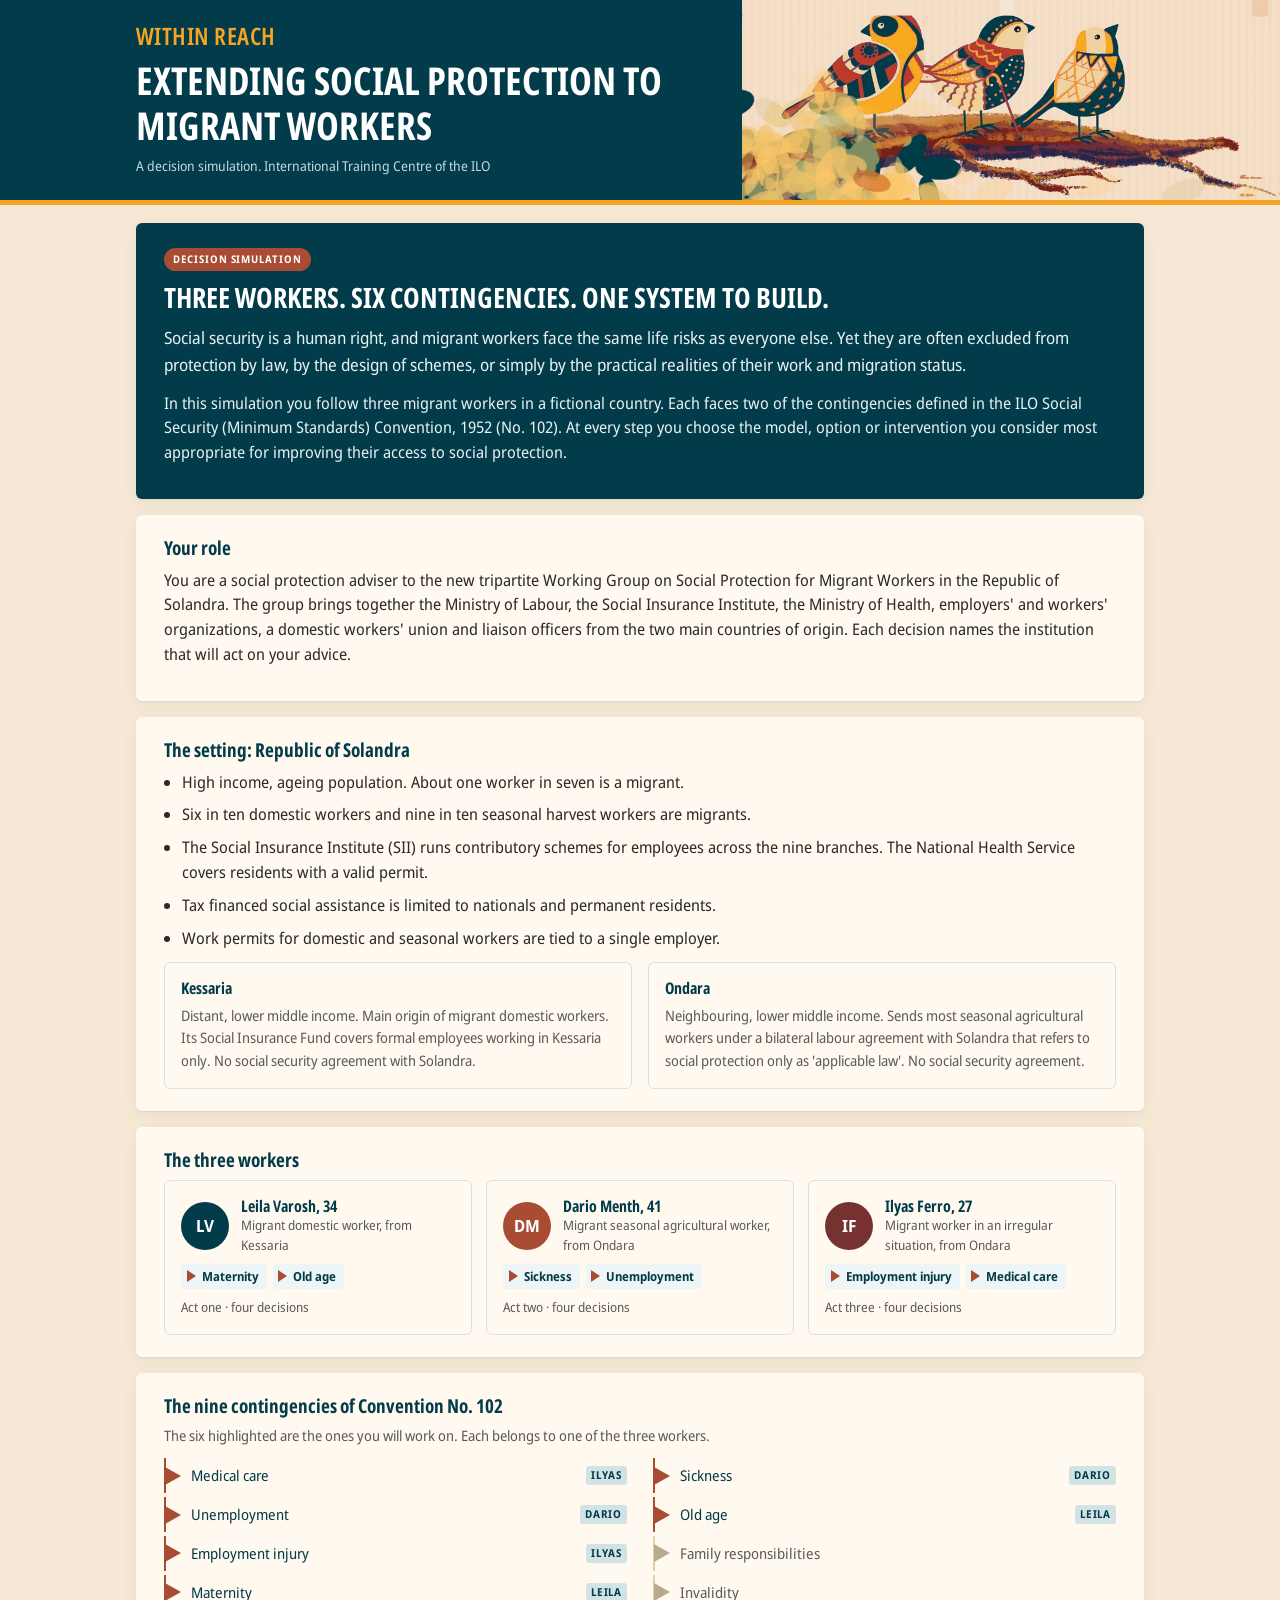
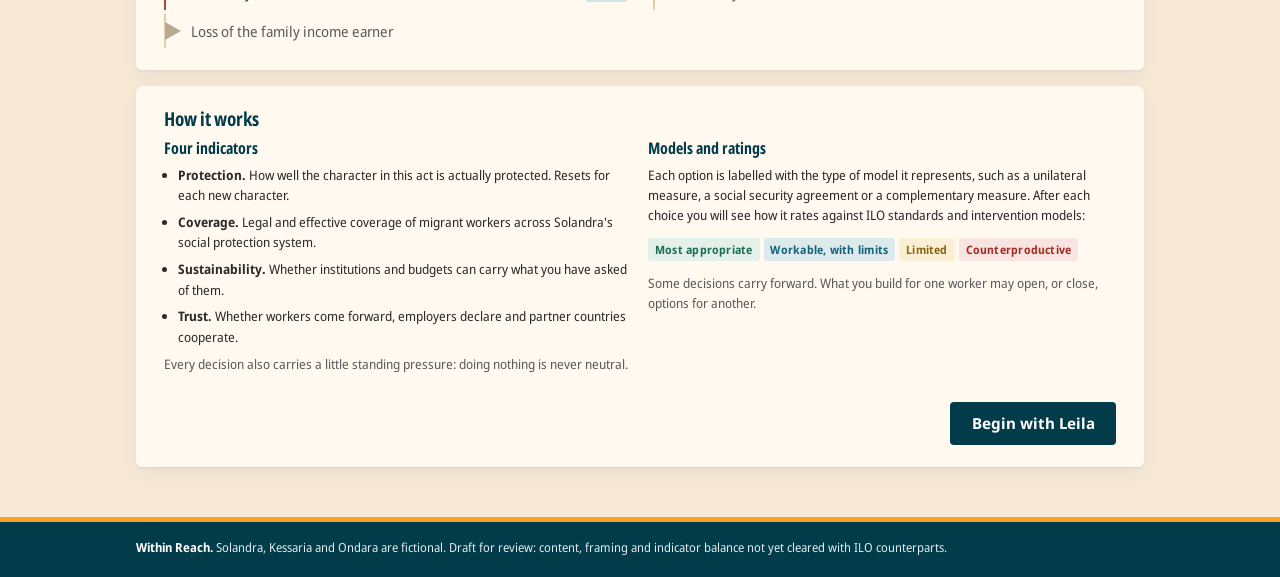
==== commit d6816637: "Align typography with ITCILO brand and restyle simulation with hub palette - Self-host Noto Sans (va" ====
--- a/simulation/within-reach.html
+++ b/simulation/within-reach.html
@@ -2,31 +2,34 @@
 <html lang="en"><head><meta charset="utf-8">
 <meta name="viewport" content="width=device-width, initial-scale=1">
 <title>Within Reach | ITCILO</title>
-<link rel="preconnect" href="https://fonts.googleapis.com">
-<link rel="preconnect" href="https://fonts.gstatic.com" crossorigin>
-<link href="https://fonts.googleapis.com/css2?family=Noto+Sans:ital,wdth,wght@0,62.5..100,300..800;1,62.5..100,400..600&family=Caveat:wght@600&display=swap" rel="stylesheet">
+<link rel="stylesheet" href="../assets/css/fonts.css">
 <style>
-:root{--blue:#284B96;--blue80:#4E64A6;--blue40:#A4ABD4;--blue20:#D1D5EB;--blue10:#EEF1F8;
- --cyan:#00A3E0;--ink:#00779E;--black:#2B2A29;--g80:#5B5B5B;--g40:#B2B3B3;--g20:#D9DADA;
- --flag:#EE3E54;--pos:#1B6E4F;--neg:#A32D22;
- --best:#1B6E4F;--bestbg:#E4F0EA;--good:#1F5FA8;--goodbg:#E3ECF8;--weak:#8A6410;--weakbg:#FBF0D6;--harm:#A32D22;--harmbg:#F8E4E1;
- --fd:'Noto Sans','Arial Narrow',sans-serif;--fb:'Noto Sans',system-ui,Arial,sans-serif;}
+:root{--blue:#023B49;--blue80:#14627A;--blue40:#A9C6CC;--blue20:#D2E3E6;--blue10:#EEF5F6;
+ --cyan:#F6A423;--ink:#A84C33;--black:#2B2A29;--g80:#5B5B5B;--g40:#B9A98F;--g20:#E3CFAE;
+ --flag:#A84C33;--pos:#1B6E4F;--neg:#A32D22;
+ --bg:#F7E9D6;--surface:#FFF9F0;--marigold:#F6A423;--marigold100:#FDEBC8;--rust:#A84C33;--plum:#753230;
+ --best:#1B6E4F;--bestbg:#E4F0EA;--good:#14627A;--goodbg:#DCEAEC;--weak:#8A6410;--weakbg:#FBF0D6;--harm:#A32D22;--harmbg:#F8E4E1;
+ --fd:'Noto Sans','Arial Narrow',Arial,sans-serif;--fb:'Noto Sans',Arial,sans-serif;}
 *{box-sizing:border-box}
 html,body{margin:0}
-body{font-family:var(--fb);font-variation-settings:'wdth' 92;color:var(--black);line-height:1.55;background:#F4F6FA;font-size:16px}
-h1,h2,h3,h4{font-family:var(--fd);font-variation-settings:'wdth' 74;color:var(--blue);line-height:1.15;margin:0 0 .45em}
-h1{font-size:clamp(1.7rem,4.5vw,2.5rem);text-transform:uppercase;font-weight:800}
-h2{font-size:clamp(1.35rem,3.2vw,1.75rem);font-weight:800;text-transform:uppercase}
+body{font-family:var(--fb);font-stretch:87.5%;color:var(--black);line-height:1.55;background:var(--bg);font-size:16px}
+h1,h2,h3,h4{font-family:var(--fd);font-stretch:62.5%;color:var(--blue);line-height:1.15;margin:0 0 .45em}
+h1{font-size:clamp(1.7rem,4.5vw,2.5rem);text-transform:uppercase;font-weight:700}
+h2{font-size:clamp(1.35rem,3.2vw,1.75rem);font-weight:700;text-transform:uppercase}
 h3{font-size:1.2rem;font-weight:700}
 h4{font-size:1rem;font-weight:700}
 p{margin:0 0 .75em}
 button{font-family:inherit}
 .wrap{max-width:1040px;margin:0 auto;padding:0 16px}
-.top{background:var(--blue);color:#fff;padding:18px 0 20px}
-.top .script{font-family:'Caveat',cursive;font-size:1.7rem;color:#BFD9F0;line-height:1}
-.top h1{color:#fff;margin:0}
-.top .org{font-size:.78rem;color:#C9D3EA;margin-top:4px}
-.bar{background:#fff;border-bottom:1px solid var(--g20);position:sticky;top:0;z-index:5}
+.top{background:var(--blue);color:#fff;position:relative;overflow:hidden;border-bottom:5px solid var(--marigold)}
+.top .wrap{position:relative;z-index:1;padding-top:22px;padding-bottom:24px;min-height:150px;display:flex;flex-direction:column;justify-content:center}
+.top .txt{max-width:54%}
+.top .script{font-family:var(--fd);font-stretch:62.5%;font-weight:600;font-size:1.5rem;color:var(--marigold);line-height:1.2;letter-spacing:.02em;text-transform:uppercase}
+.top h1{color:#fff;margin:.2em 0 0;font-size:clamp(1.6rem,3.6vw,2.4rem)}
+.top .org{font-size:.85rem;color:#C3D8DD;margin-top:.6em}
+.top .pic{position:absolute;top:0;right:0;bottom:0;width:42%;display:block;background:var(--bg)}
+.top .pic img{width:100%;height:100%;object-fit:cover;object-position:50% 0;display:block}
+.bar{background:var(--surface);border-bottom:1px solid var(--g20);position:sticky;top:0;z-index:5}
 .bar .wrap{display:flex;flex-wrap:wrap;align-items:center;gap:10px 18px;padding-top:10px;padding-bottom:10px}
 .crumb{font-size:.78rem;color:var(--g80);flex:1 1 220px}
 .crumb b{color:var(--blue)}
@@ -40,24 +43,24 @@
 .meter .track{height:7px;background:var(--blue10);border-radius:4px;overflow:hidden;margin-top:3px}
 .meter .fill{height:100%;background:var(--blue80);border-radius:4px;transition:width .9s ease}
 .meter.prot .fill{background:var(--flag)}
-.meter .dlt{position:absolute;right:0;top:-15px;font-size:.7rem;font-weight:800;opacity:0;transition:opacity .4s}
+.meter .dlt{position:absolute;right:0;top:-15px;font-size:.7rem;font-weight:700;opacity:0;transition:opacity .4s}
 .meter .dlt.show{opacity:1}.dlt.up{color:var(--pos)}.dlt.down{color:var(--neg)}
 main{padding:18px 0 34px}
-.card{background:#fff;border-radius:6px;padding:22px clamp(16px,3vw,28px);margin:0 0 16px;
- box-shadow:0 1px 2px rgba(40,75,150,.07),0 5px 18px rgba(40,75,150,.06)}
+.card{background:var(--surface);border-radius:6px;padding:22px clamp(16px,3vw,28px);margin:0 0 16px;
+ box-shadow:0 1px 2px rgba(2,59,73,.07),0 5px 18px rgba(2,59,73,.06)}
 .card.hero{background:var(--blue);color:#fff}
 .card.hero h2,.card.hero h3{color:#fff}
-.card.hero p{color:#E3E9F6}
-.pill{display:inline-block;background:var(--ink);color:#fff;font-size:.66rem;font-weight:800;text-transform:uppercase;letter-spacing:.09em;padding:.3em .85em;border-radius:99px;margin-bottom:10px}
+.card.hero p{color:#E8F1F3}
+.pill{display:inline-block;background:var(--ink);color:#fff;font-size:.66rem;font-weight:700;text-transform:uppercase;letter-spacing:.09em;padding:.3em .85em;border-radius:99px;margin-bottom:10px}
 .pill.light{background:var(--blue20);color:var(--blue)}
 .lead{font-size:1.06rem}
 .muted{color:var(--g80);font-size:.9rem}
 .grid2{display:grid;grid-template-columns:repeat(2,minmax(0,1fr));gap:16px}
 .grid3{display:grid;grid-template-columns:repeat(3,minmax(0,1fr));gap:14px}
-.person{border:1.5px solid var(--blue20);border-radius:6px;padding:16px;background:#FCFDFF}
+.person{border:1.5px solid var(--blue20);border-radius:6px;padding:16px;background:var(--surface)}
 .avatar{width:48px;height:48px;border-radius:50%;display:inline-flex;align-items:center;justify-content:center;
- font-family:var(--fd);font-weight:800;color:#fff;font-size:1.05rem;flex:none}
-.av1{background:#284B96}.av2{background:#00779E}.av3{background:#7A3E8E}
+ font-family:var(--fd);font-weight:700;color:#fff;font-size:1.05rem;flex:none}
+.av1{background:#023B49}.av2{background:#A84C33}.av3{background:#753230}
 .phead{display:flex;gap:12px;align-items:center;margin-bottom:8px}
 .phead h3,.phead h4{margin:0}
 .phead .sub{font-size:.82rem;color:var(--g80)}
@@ -69,7 +72,7 @@
 .c102 div::before{content:"";width:0;height:0;border-left:16px solid var(--flag);border-top:9px solid transparent;border-bottom:9px solid transparent;margin-left:-1px}
 .c102 div.off{color:var(--g80);border-left-color:var(--g20)}
 .c102 div.off::before{border-left-color:var(--g40)}
-.c102 .who{font-size:.68rem;font-weight:800;text-transform:uppercase;letter-spacing:.06em;background:var(--blue20);color:var(--blue);padding:.1em .5em;border-radius:3px;margin-left:auto}
+.c102 .who{font-size:.68rem;font-weight:700;text-transform:uppercase;letter-spacing:.06em;background:var(--blue20);color:var(--blue);padding:.1em .5em;border-radius:3px;margin-left:auto}
 .c102 div.off .who{display:none}
 .lens{background:var(--blue10);border-left:4px solid var(--cyan);padding:12px 16px;border-radius:0 4px 4px 0}
 .card.hero .lens{background:rgba(255,255,255,.12);color:#fff}
@@ -77,24 +80,24 @@
 .forwho{font-size:.8rem;color:var(--g80);margin:0 0 12px}
 .forwho b{color:var(--ink)}
 .opts{display:grid;grid-template-columns:repeat(2,minmax(0,1fr));gap:12px;margin-top:16px}
-.opt{text-align:left;border:1.5px solid var(--blue20);border-radius:6px;background:#FCFDFF;padding:14px 16px;cursor:pointer;
+.opt{text-align:left;border:1.5px solid var(--blue20);border-radius:6px;background:var(--surface);padding:14px 16px;cursor:pointer;
  transition:border-color .15s,box-shadow .15s,transform .15s;color:inherit;font-size:1rem;display:flex;flex-direction:column;gap:6px}
-.opt:hover,.opt:focus-visible{border-color:var(--blue80);box-shadow:0 4px 14px rgba(40,75,150,.13);outline:none;transform:translateY(-1px)}
-.opt .ref{font-family:var(--fd);font-weight:800;color:#fff;background:var(--blue80);font-size:.7rem;padding:.15em .5em;border-radius:3px;align-self:flex-start}
+.opt:hover,.opt:focus-visible{border-color:var(--blue80);box-shadow:0 4px 14px rgba(2,59,73,.13);outline:none;transform:translateY(-1px)}
+.opt .ref{font-family:var(--fd);font-weight:700;color:#fff;background:var(--blue80);font-size:.7rem;padding:.15em .5em;border-radius:3px;align-self:flex-start}
 .opt .t{font-weight:700;color:var(--blue);line-height:1.3}
 .opt .n{font-size:.88rem;color:var(--g80)}
 .opt.locked{cursor:not-allowed;border-style:dashed;border-color:#C8A24A;background:#FFFDF6;transform:none;box-shadow:none}
 .opt.locked .t{color:var(--g80)}
 .opt .lk{font-size:.84rem;color:#6B4E0C;background:#FBF3DE;border-left:3px solid #C8A24A;padding:6px 10px}
-.model{display:inline-block;font-size:.66rem;font-weight:800;text-transform:uppercase;letter-spacing:.05em;color:#0A5F7D;background:#DFF1F8;padding:.2em .55em;border-radius:3px;align-self:flex-start}
-.rtag{display:inline-block;white-space:nowrap;font-size:.72rem;font-weight:800;padding:.22em .6em;border-radius:3px;letter-spacing:.02em}
+.model{display:inline-block;font-size:.66rem;font-weight:700;text-transform:uppercase;letter-spacing:.05em;color:#0A4E5F;background:#DCEAEC;padding:.2em .55em;border-radius:3px;align-self:flex-start}
+.rtag{display:inline-block;white-space:nowrap;font-size:.72rem;font-weight:700;padding:.22em .6em;border-radius:3px;letter-spacing:.02em}
 .r-best{background:var(--bestbg);color:var(--best)}.r-good{background:var(--goodbg);color:var(--good)}
 .r-weak{background:var(--weakbg);color:var(--weak)}.r-harm{background:var(--harmbg);color:var(--harm)}
 .chosen{border:1.5px solid var(--blue80);border-radius:6px;padding:12px 16px;background:var(--blue10);margin-bottom:14px}
 .chosen .t{font-weight:700;color:var(--blue)}
 .fbsec{margin:12px 0}
 .fbsec h4{font-size:.78rem;text-transform:uppercase;letter-spacing:.07em;color:var(--ink);margin-bottom:.3em}
-.variant{background:#EAF6FB;border-left:3px solid var(--cyan);padding:10px 14px;border-radius:0 4px 4px 0}
+.variant{background:var(--marigold100);border-left:3px solid var(--cyan);padding:10px 14px;border-radius:0 4px 4px 0}
 .verdict{display:flex;gap:12px;align-items:flex-start;border-radius:6px;padding:12px 14px;margin:14px 0}
 .verdict.v-best{background:var(--bestbg)}.verdict.v-good{background:var(--goodbg)}.verdict.v-weak{background:var(--weakbg)}.verdict.v-harm{background:var(--harmbg)}
 .verdict p{margin:0}
@@ -106,19 +109,19 @@
 .cmprow{display:grid;grid-template-columns:auto 1fr;gap:4px 12px;padding:10px 0;border-bottom:1px solid var(--g20);font-size:.9rem}
 .cmprow:last-child{border-bottom:0}
 .cmprow .t{font-weight:700;color:var(--blue)}
-.cmprow.mine{background:#FAFBFE}
+.cmprow.mine{background:var(--blue10)}
 .btnrow{display:flex;flex-wrap:wrap;gap:10px;justify-content:flex-end;margin-top:18px}
 .btn{background:var(--blue);color:#fff;border:0;border-radius:4px;padding:.75em 1.4em;font-weight:700;font-size:.95rem;cursor:pointer}
 .btn:hover,.btn:focus-visible{background:var(--ink);outline:none}
-.btn.ghost{background:#fff;color:var(--blue);border:1.5px solid var(--blue20)}
-.btn.ghost:hover{border-color:var(--blue80);background:#fff}
+.btn.ghost{background:var(--surface);color:var(--blue);border:1.5px solid var(--blue20)}
+.btn.ghost:hover{border-color:var(--blue80);background:var(--surface)}
 .bridge{background:var(--blue20);border-radius:6px;padding:14px 18px;margin-top:14px}
 .bigband{display:flex;gap:14px;align-items:flex-start}
-.score{font-family:var(--fd);font-weight:800;font-size:2.6rem;color:var(--blue);line-height:1;font-variation-settings:'wdth' 74}
-.bandlab{font-size:.7rem;text-transform:uppercase;letter-spacing:.07em;font-weight:800;color:var(--g80)}
+.score{font-family:var(--fd);font-weight:700;font-size:2.6rem;color:var(--blue);line-height:1;font-stretch:62.5%}
+.bandlab{font-size:.7rem;text-transform:uppercase;letter-spacing:.07em;font-weight:700;color:var(--g80)}
 .sysrow{display:grid;grid-template-columns:150px 1fr;gap:12px;padding:12px 0;border-bottom:1px solid var(--g20)}
 .sysrow:last-child{border-bottom:0}
-.sysrow .v{font-family:var(--fd);font-weight:800;font-size:1.6rem;color:var(--blue);font-variation-settings:'wdth' 74}
+.sysrow .v{font-family:var(--fd);font-weight:700;font-size:1.6rem;color:var(--blue);font-stretch:62.5%}
 table{border-collapse:collapse;width:100%;font-size:.88rem}
 td,th{border-bottom:1px solid var(--g20);padding:9px 8px;text-align:left;vertical-align:top}
 th{font-family:var(--fd);text-transform:uppercase;font-size:.7rem;letter-spacing:.06em;color:var(--g80)}
@@ -130,10 +133,15 @@
 ul.notes li{margin-bottom:.5em}
 ol.deb li{margin-bottom:.5em}
 .small{font-size:.82rem}
-footer{background:var(--blue);color:#DDE4F2;padding:16px 0 20px;font-size:.78rem}
+footer{border-top:5px solid var(--marigold);background:var(--blue);color:#DCEAEC;padding:16px 0 20px;font-size:.78rem}
 footer b{color:#fff}
 .sr{position:absolute;left:-9999px}
 @media (max-width:760px){
+ .top .txt{max-width:none}
+ .top .wrap{min-height:0;padding-bottom:16px}
+ .top{display:flex;flex-direction:column}
+ .top .pic{position:relative;width:100%;height:96px;order:2}
+
  .grid2,.grid3,.opts,.c102{grid-template-columns:1fr}
  .meters{grid-template-columns:repeat(2,minmax(0,1fr))}
  .sysrow{grid-template-columns:1fr}
@@ -146,11 +154,17 @@
  .top{padding:10px 0}
 }
 </style></head><body>
-<header class="top"><div class="wrap">
+<header class="top">
+  <picture class="pic" aria-hidden="true">
+    <source type="image/webp" srcset="../assets/images/hero-banner-1000.webp 1000w, ../assets/images/hero-banner.webp 2000w" sizes="(min-width: 761px) 42vw, 100vw">
+    <img src="../assets/images/hero.png" alt="" width="2000" height="666">
+  </picture>
+  <div class="wrap"><div class="txt">
   <div class="script">Within Reach</div>
   <h1>Extending social protection to migrant workers</h1>
   <div class="org">A decision simulation. International Training Centre of the ILO</div>
-</div></header>
+  </div></div>
+</header>
 <div class="bar" id="bar" hidden><div class="wrap">
   <div class="crumb" id="crumb"></div>
   <div class="meters" id="meters" aria-label="Indicators"></div>
@@ -294,7 +308,7 @@
   const a=ACTS[S.act];
   return `<section class="card hero">
     <span class="pill">${esc(a.label)}</span>
-    <div class="phead">${avatar(a,S.act)}<div><h2 style="margin:0">${esc(a.character.name)}, ${a.character.age}</h2><div class="sub" style="color:#D1D8EC">${esc(a.character.role)} &middot; from ${esc(a.character.from)} &middot; ${esc(a.character.place)}</div></div></div>
+    <div class="phead">${avatar(a,S.act)}<div><h2 style="margin:0">${esc(a.character.name)}, ${a.character.age}</h2><div class="sub" style="color:#D2E3E6">${esc(a.character.role)} &middot; from ${esc(a.character.from)} &middot; ${esc(a.character.place)}</div></div></div>
     <div class="flags">${a.contingencies.map(contTag).join("")}</div>
     <p class="lead" style="margin-top:10px">${esc(a.brief)}</p>
     <p class="lens"><b>Watch for this.</b> ${esc(a.lens)}</p>
--- a/assets/css/fonts.css
+++ b/assets/css/fonts.css
@@ -0,0 +1,25 @@
+/*
+ * ITCILO brand typeface: Noto Sans (SIL Open Font License, see assets/fonts/LICENSE-NotoSans-OFL.txt).
+ * One variable font with weight and width axes:
+ *   headings -> Noto Sans ExtraCondensed  (font-stretch: 62.5%), Bold / SemiBold
+ *   body     -> Noto Sans SemiCondensed   (font-stretch: 87.5%), Regular / Light / SemiBold / Bold
+ * Shared by the hub and the simulation. Atmosphere and Velocity (brand accent faces) are licensed fonts and not included.
+ */
+@font-face {
+  font-family: 'Noto Sans';
+  font-style: normal;
+  font-display: swap;
+  font-weight: 100 900;
+  font-stretch: 62.5% 100%;
+  src: url('../fonts/noto-sans-latin-ext-wdth-normal.woff2') format('woff2');
+  unicode-range: U+0100-02BA,U+02BD-02C5,U+02C7-02CC,U+02CE-02D7,U+02DD-02FF,U+0304,U+0308,U+0329,U+1D00-1DBF,U+1E00-1E9F,U+1EF2-1EFF,U+2020,U+20A0-20AB,U+20AD-20C0,U+2113,U+2C60-2C7F,U+A720-A7FF;
+}
+@font-face {
+  font-family: 'Noto Sans';
+  font-style: normal;
+  font-display: swap;
+  font-weight: 100 900;
+  font-stretch: 62.5% 100%;
+  src: url('../fonts/noto-sans-latin-wdth-normal.woff2') format('woff2');
+  unicode-range: U+0000-00FF,U+0131,U+0152-0153,U+02BB-02BC,U+02C6,U+02DA,U+02DC,U+0304,U+0308,U+0329,U+2000-206F,U+20AC,U+2122,U+2191,U+2193,U+2212,U+2215,U+FEFF,U+FFFD;
+}
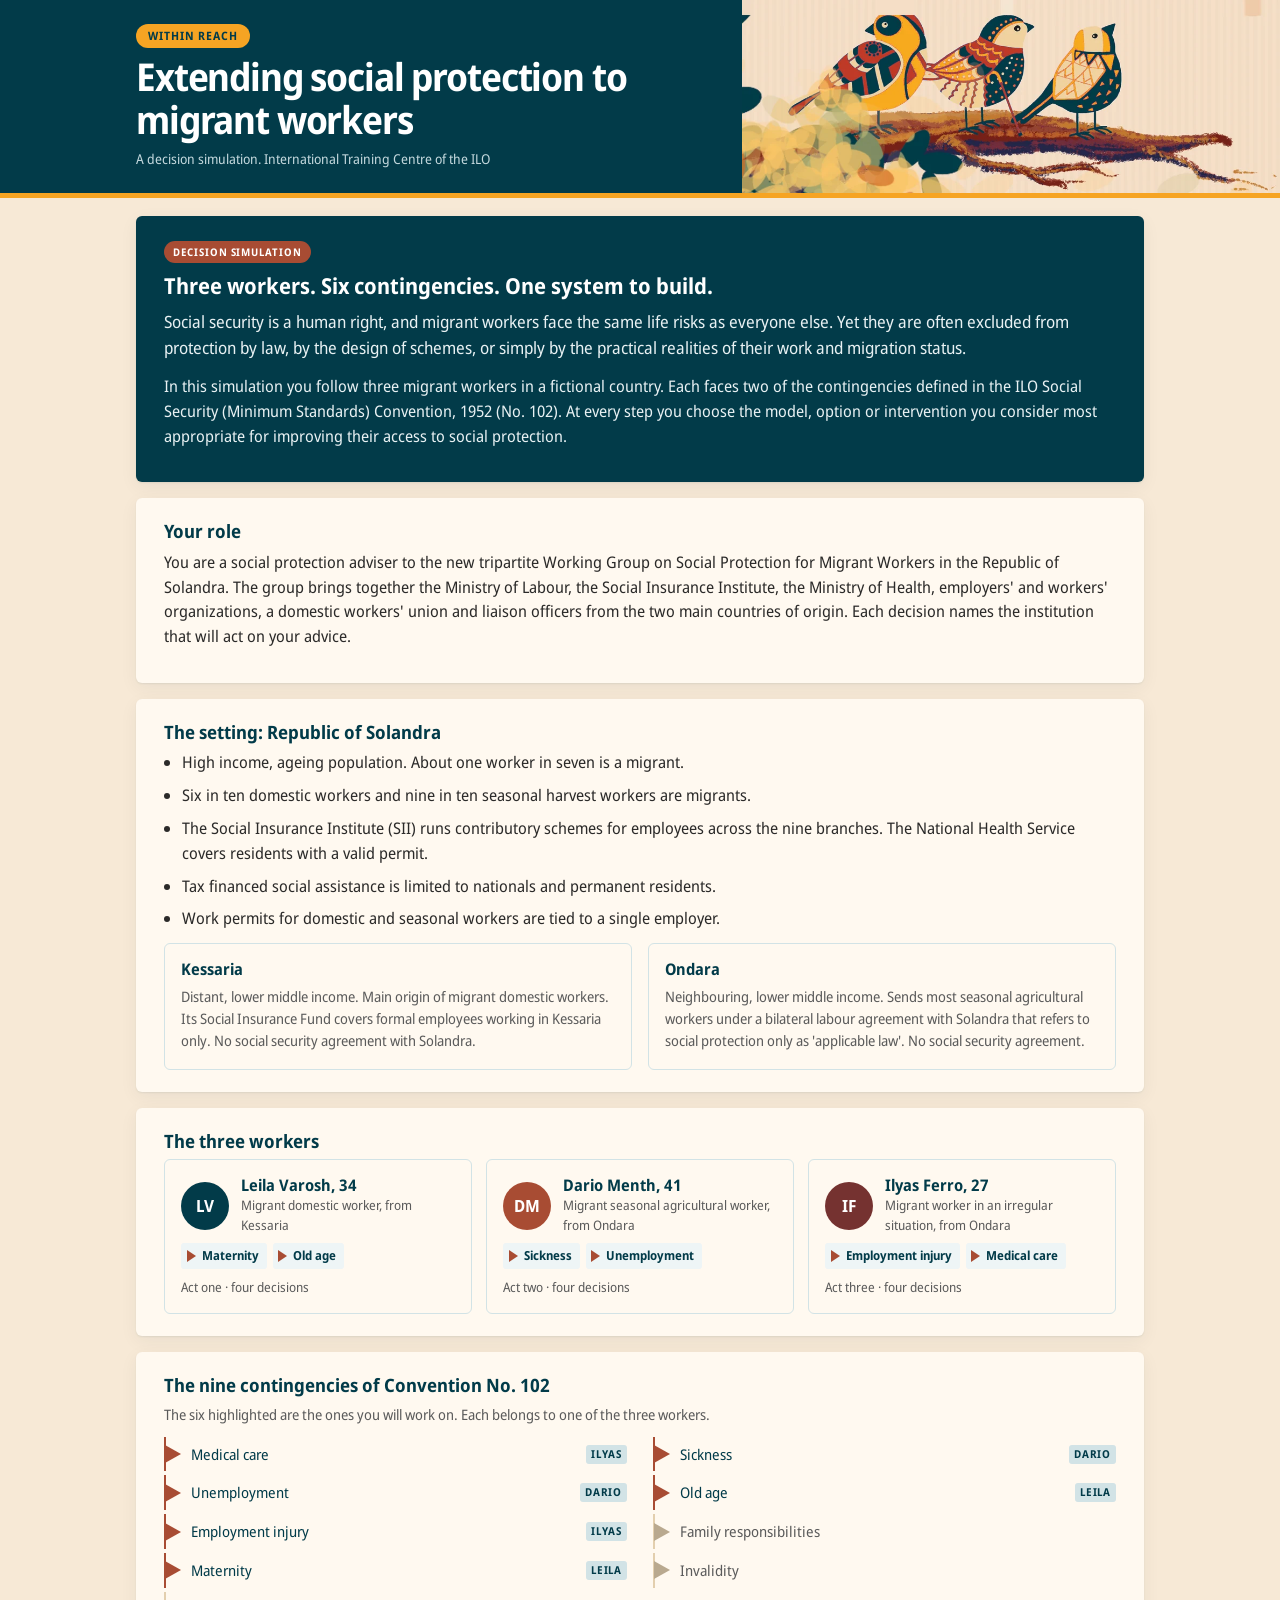
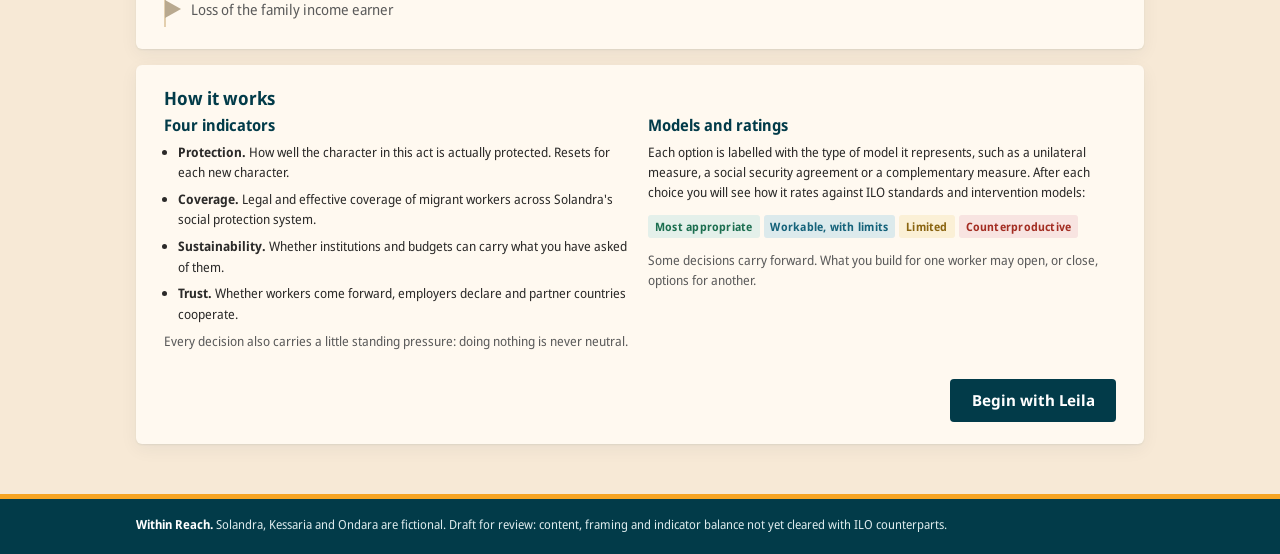
==== commit b7556df3: "Update resource persons and align heading styles with reference hub - Remove Karina Levina from the " ====
--- a/simulation/within-reach.html
+++ b/simulation/within-reach.html
@@ -13,10 +13,10 @@
 *{box-sizing:border-box}
 html,body{margin:0}
 body{font-family:var(--fb);font-stretch:87.5%;color:var(--black);line-height:1.55;background:var(--bg);font-size:16px}
-h1,h2,h3,h4{font-family:var(--fd);font-stretch:62.5%;color:var(--blue);line-height:1.15;margin:0 0 .45em}
-h1{font-size:clamp(1.7rem,4.5vw,2.5rem);text-transform:uppercase;font-weight:700}
-h2{font-size:clamp(1.35rem,3.2vw,1.75rem);font-weight:700;text-transform:uppercase}
-h3{font-size:1.2rem;font-weight:700}
+h1,h2,h3,h4{font-family:var(--fd);font-stretch:87.5%;color:var(--blue);line-height:1.15;margin:0 0 .45em}
+h1{font-size:clamp(1.7rem,3.6vw,2.4rem);font-weight:700;letter-spacing:-.03em;line-height:1.1}
+h2{font-size:1.375rem;font-weight:700}
+h3{font-size:1.15rem;font-weight:700}
 h4{font-size:1rem;font-weight:700}
 p{margin:0 0 .75em}
 button{font-family:inherit}
@@ -24,7 +24,7 @@
 .top{background:var(--blue);color:#fff;position:relative;overflow:hidden;border-bottom:5px solid var(--marigold)}
 .top .wrap{position:relative;z-index:1;padding-top:22px;padding-bottom:24px;min-height:150px;display:flex;flex-direction:column;justify-content:center}
 .top .txt{max-width:54%}
-.top .script{font-family:var(--fd);font-stretch:62.5%;font-weight:600;font-size:1.5rem;color:var(--marigold);line-height:1.2;letter-spacing:.02em;text-transform:uppercase}
+.top .script{display:inline-block;align-self:flex-start;background:var(--marigold);color:var(--blue);font-weight:700;font-size:.72rem;letter-spacing:.08em;text-transform:uppercase;line-height:1.2;padding:.3rem .75rem;border-radius:999px}
 .top h1{color:#fff;margin:.2em 0 0;font-size:clamp(1.6rem,3.6vw,2.4rem)}
 .top .org{font-size:.85rem;color:#C3D8DD;margin-top:.6em}
 .top .pic{position:absolute;top:0;right:0;bottom:0;width:42%;display:block;background:var(--bg)}
@@ -117,11 +117,11 @@
 .btn.ghost:hover{border-color:var(--blue80);background:var(--surface)}
 .bridge{background:var(--blue20);border-radius:6px;padding:14px 18px;margin-top:14px}
 .bigband{display:flex;gap:14px;align-items:flex-start}
-.score{font-family:var(--fd);font-weight:700;font-size:2.6rem;color:var(--blue);line-height:1;font-stretch:62.5%}
+.score{font-family:var(--fd);font-weight:700;font-size:2.6rem;color:var(--blue);line-height:1;font-stretch:87.5%}
 .bandlab{font-size:.7rem;text-transform:uppercase;letter-spacing:.07em;font-weight:700;color:var(--g80)}
 .sysrow{display:grid;grid-template-columns:150px 1fr;gap:12px;padding:12px 0;border-bottom:1px solid var(--g20)}
 .sysrow:last-child{border-bottom:0}
-.sysrow .v{font-family:var(--fd);font-weight:700;font-size:1.6rem;color:var(--blue);font-stretch:62.5%}
+.sysrow .v{font-family:var(--fd);font-weight:700;font-size:1.6rem;color:var(--blue);font-stretch:87.5%}
 table{border-collapse:collapse;width:100%;font-size:.88rem}
 td,th{border-bottom:1px solid var(--g20);padding:9px 8px;text-align:left;vertical-align:top}
 th{font-family:var(--fd);text-transform:uppercase;font-size:.7rem;letter-spacing:.06em;color:var(--g80)}
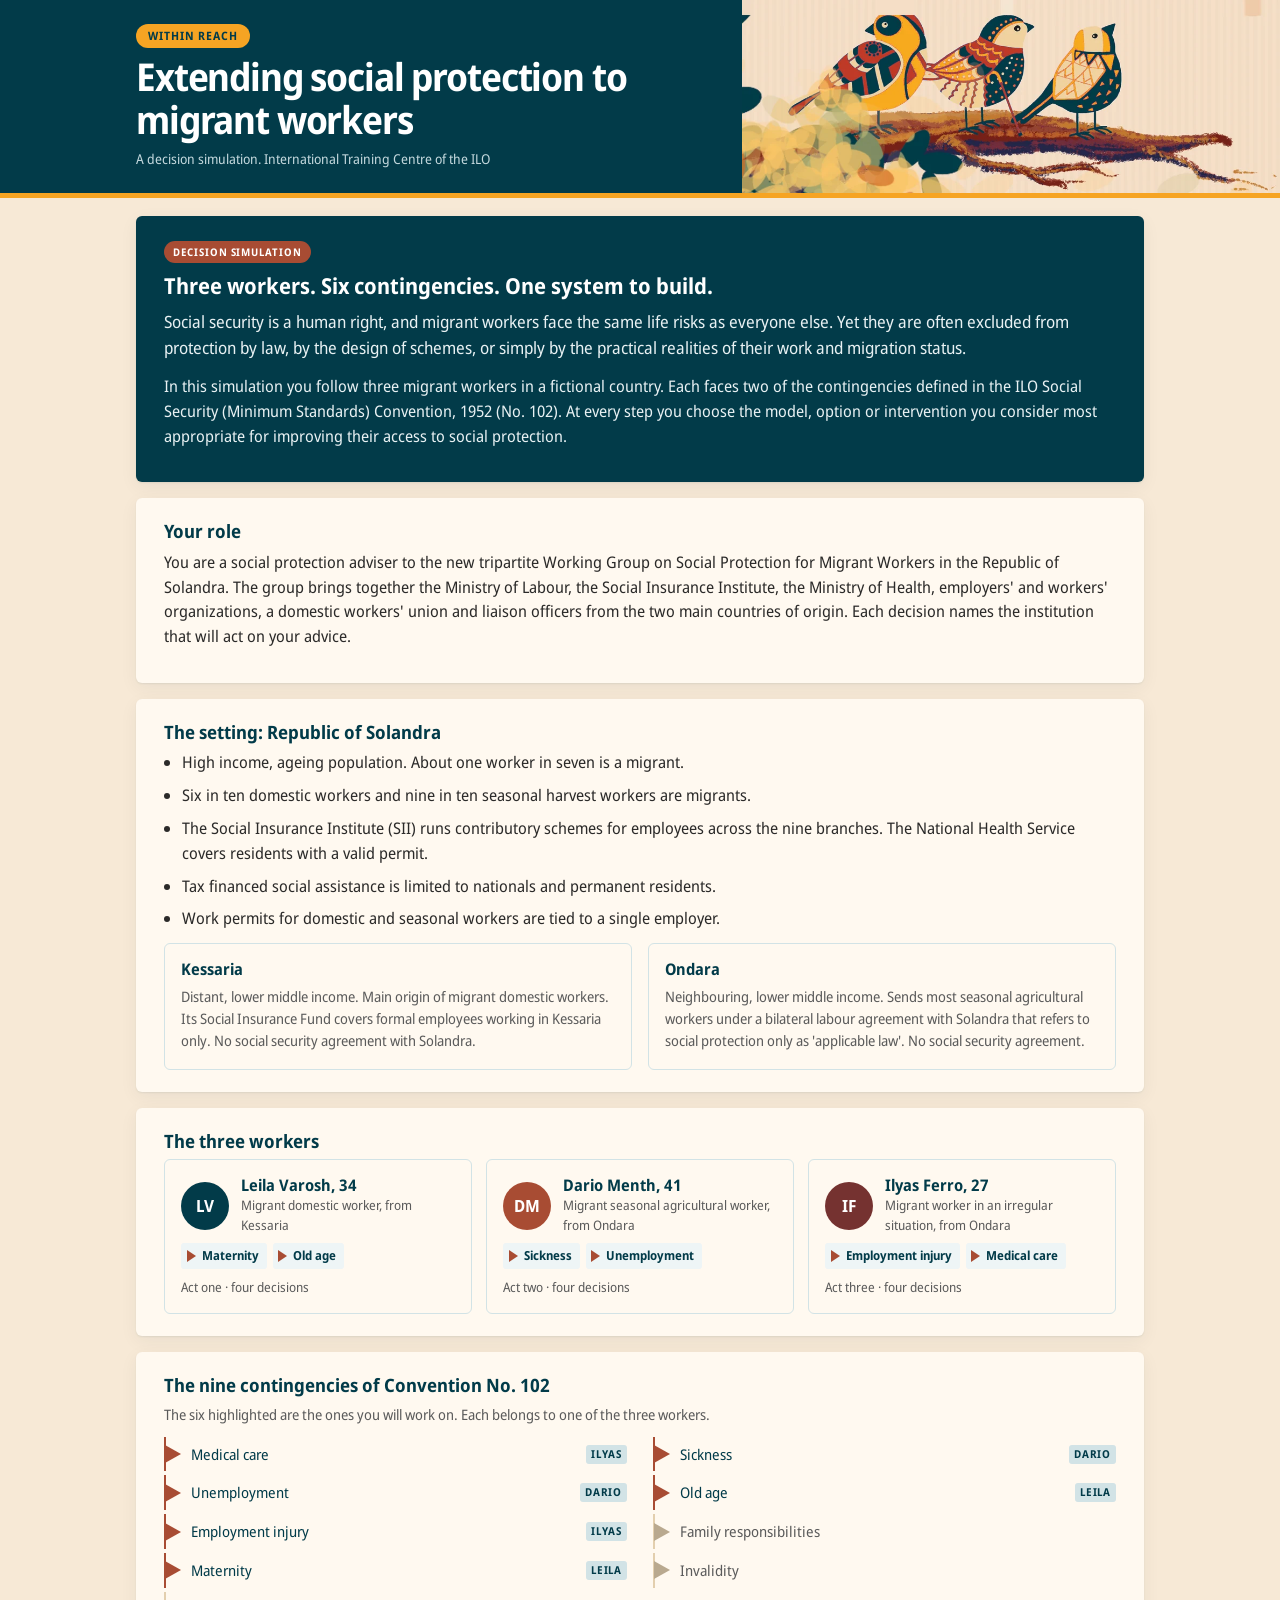
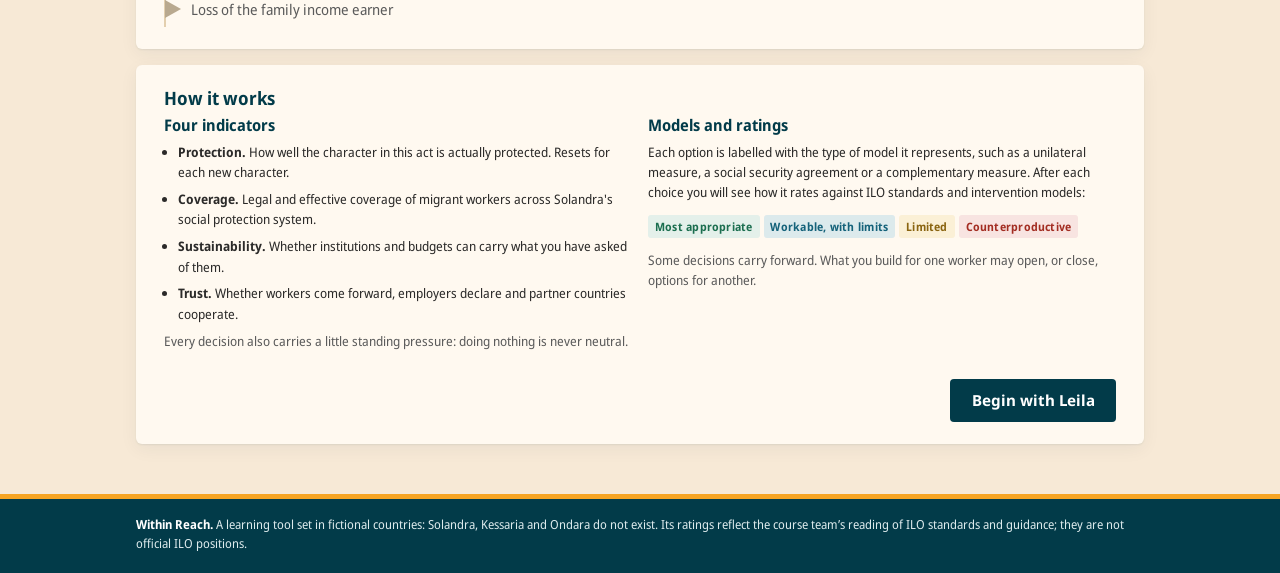
==== commit baa91111: "Learning-tool label, cost note and next-step card in the simulation" ====
--- a/simulation/within-reach.html
+++ b/simulation/within-reach.html
@@ -170,7 +170,7 @@
   <div class="meters" id="meters" aria-label="Indicators"></div>
 </div></div>
 <main><div class="wrap" id="app" aria-live="polite"></div></main>
-<footer><div class="wrap"><b>Within Reach.</b> Solandra, Kessaria and Ondara are fictional. Draft for review: content, framing and indicator balance not yet cleared with ILO counterparts.</div></footer>
+<footer><div class="wrap"><b>Within Reach.</b> A learning tool set in fictional countries: Solandra, Kessaria and Ondara do not exist. Its ratings reflect the course team&rsquo;s reading of ILO standards and guidance; they are not official ILO positions.</div></footer>
 <script>
 // Shared scoring engine. Inlined into simulation.html and used by build.js for the storyboard.
 function normalizeData(D) {
@@ -396,6 +396,7 @@
   </section>
   <section class="card"><h3>The system</h3>
     ${["c","s","t"].map(k=>`<div class="sysrow"><div><div class="bandlab">${esc(D.indicators[k].label)}</div><div class="v">${Math.round(S.sys[k])}</div></div><p style="margin:0">${esc(D.systemBands[k][bandIndex(S.sys[k])])}</p></div>`).join("")}
+    <p class="muted small" style="margin-top:12px">The simulation does not model the cost of reforms in detail, so the sustainability indicator moves little. In the group work, your group works out how to finance its package (Stage 3).</p>
   </section>
   <section class="card"><h3>Your choices against the intervention models</h3>
     <p>You chose the most appropriate option in <b>${nBest} of ${all.length}</b> decisions (${score} of ${all.length*3} points, counting 3 for most appropriate, 2 workable, 1 limited, 0 counterproductive).</p>
@@ -406,6 +407,7 @@
     <p class="muted small" style="margin-top:12px">The intervention models stress that these measures are not mutually exclusive. The most effective strategies combine unilateral reform in the country of employment, coordination through agreements, action by countries of origin and complementary measures that make rights usable.</p>
   </section>
   ${notes.length?`<section class="card"><h3>What you set in motion</h3><ul class="notes">${notes.map(n=>`<li>${esc(n)}</li>`).join("")}</ul></section>`:""}
+  <section class="card"><h3>What comes next</h3><p style="margin:0">In the group work, your group designs the whole package and works out how to pay for it.</p></section>
   <section class="card"><h3>Debrief questions</h3><ol class="deb">${D.debrief.map(q=>`<li>${esc(q)}</li>`).join("")}</ol></section>
   <section class="card"><h3>Instruments and guidance referenced</h3><ul class="notes small">${D.instruments.map(q=>`<li>${esc(q)}</li>`).join("")}</ul>
     <div class="btnrow"><button class="btn ghost" data-go="print">Print or save as PDF</button><button class="btn" data-go="restart">Play again</button></div></section>`;
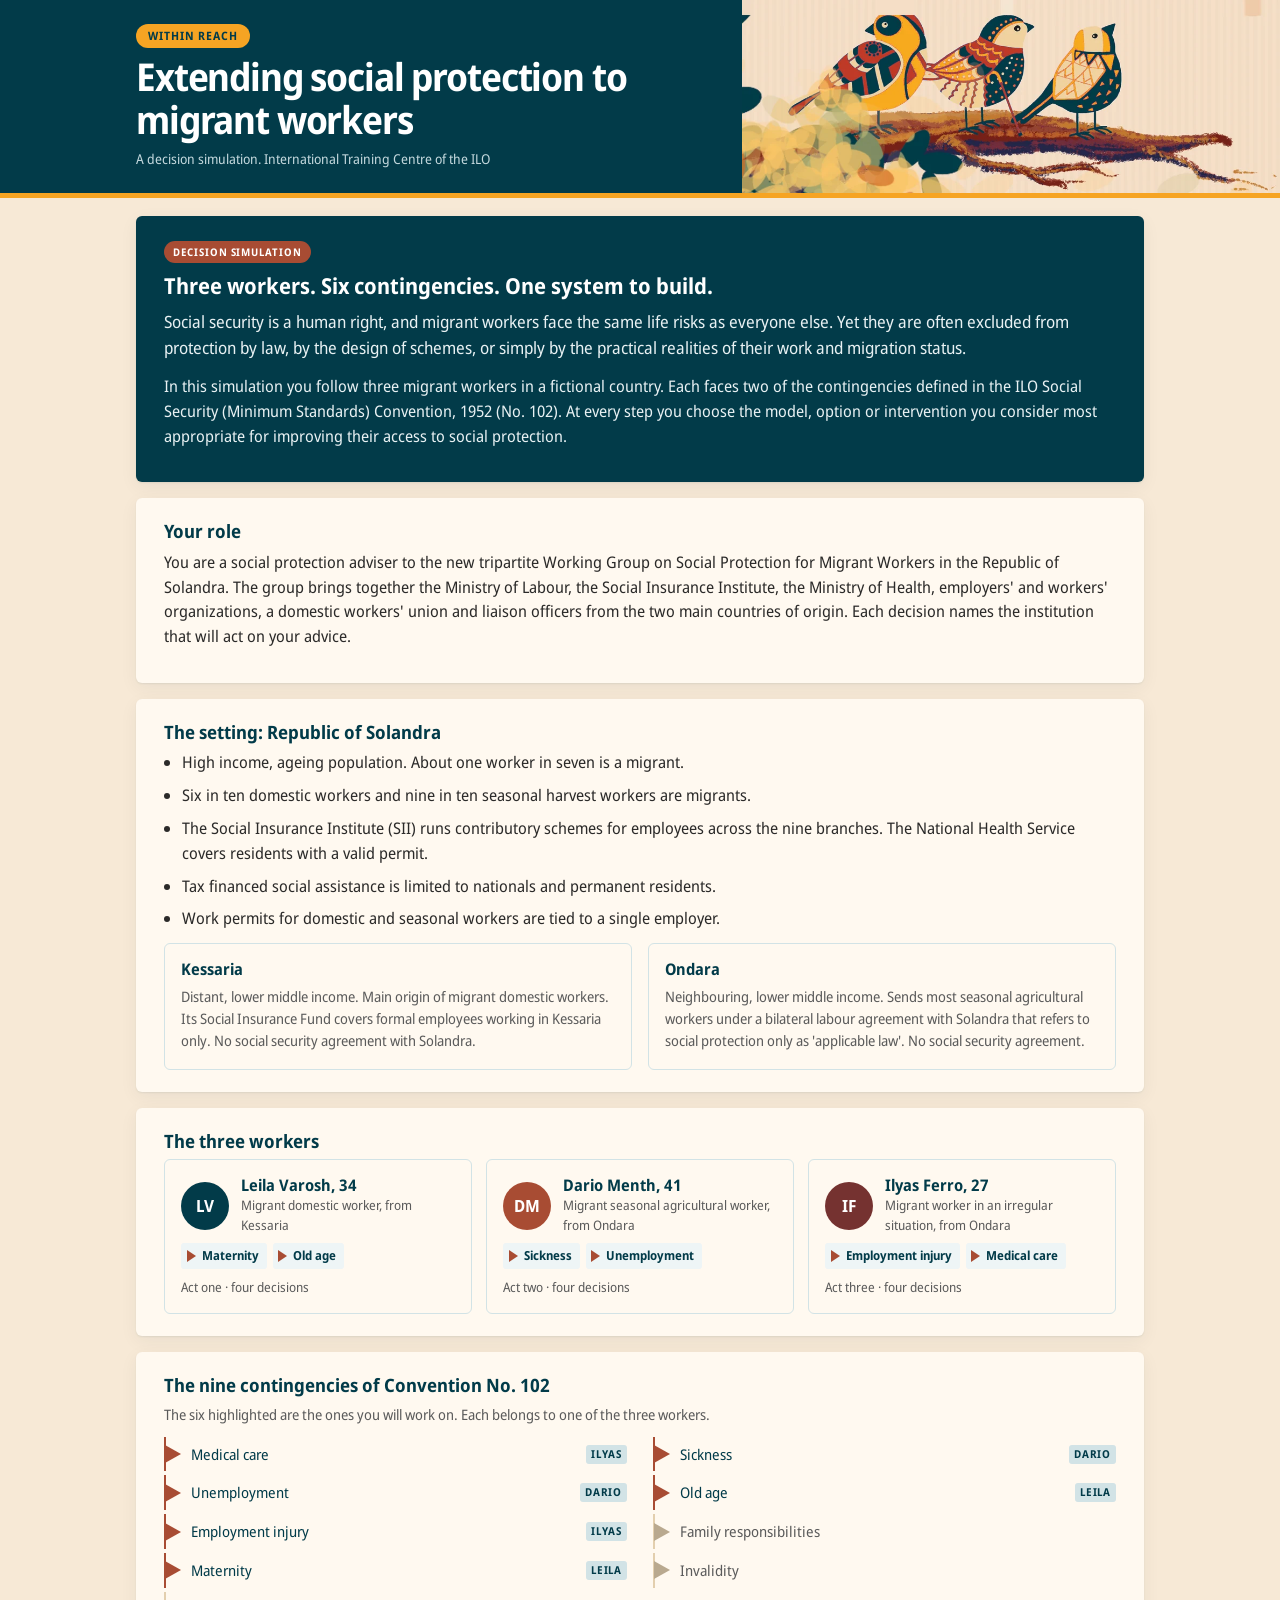
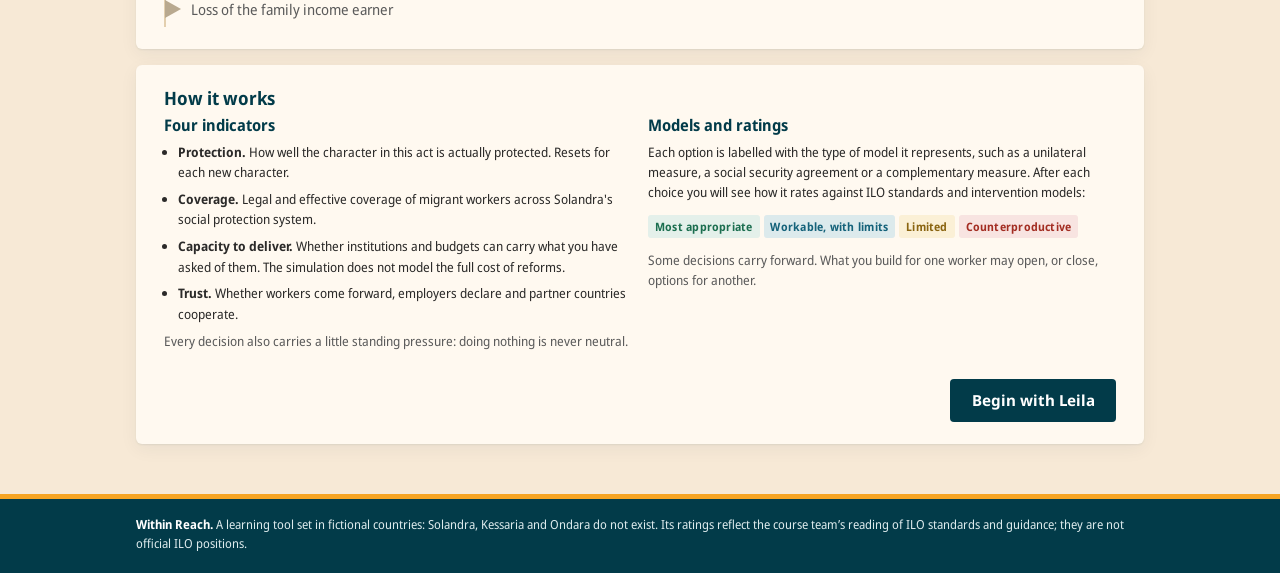
==== commit 06312108: "Rename the sustainability indicator to Capacity to deliver" ====
--- a/simulation/within-reach.html
+++ b/simulation/within-reach.html
@@ -198,7 +198,7 @@
 function bandIndex(v) { return v < 35 ? 0 : v < 65 ? 1 : 2; }
 
 
-const D = normalizeData({"title":"Within Reach","subtitle":"Extending social protection to migrant workers","org":"International Training Centre of the ILO, Turin","start":{"p":35,"c":38,"s":55,"t":42},"drift":{"p":-2,"c":-1,"s":0,"t":-1},"indicators":{"p":{"label":"Protection","long":"Protection of the worker in front of you","help":"How well the character in this act is actually protected. Resets for each new character."},"c":{"label":"Coverage","long":"Coverage of migrant workers","help":"Legal and effective coverage of migrant workers across Solandra's social protection system."},"s":{"label":"Sustainability","long":"Financial and administrative sustainability","help":"Whether institutions and budgets can carry what you have asked of them."},"t":{"label":"Trust","long":"Trust in the system","help":"Whether workers come forward, employers declare and partner countries cooperate."}},"models":{"udest":{"label":"Unilateral: country of employment","help":"Solandra changes its own laws, schemes or rules."},"uorig":{"label":"Unilateral: country of origin","help":"Kessaria or Ondara acts on its own for its nationals abroad."},"ssa":{"label":"Social security agreement","help":"A treaty coordinating two social security systems."},"bla":{"label":"Bilateral labour agreement","help":"A labour migration agreement with social security provisions."},"comp":{"label":"Complementary measure","help":"Administrative, practical or information measures that make rights usable."},"mwf":{"label":"Migrant welfare fund","help":"A fund set up by the country of origin for nationals abroad."},"priv":{"label":"Private or voluntary","help":"Market products, private settlements or self-registration."},"none":{"label":"Status quo","help":"Relying on rules and routes that already exist."}},"ratings":{"best":{"label":"Most appropriate","short":"Most appropriate"},"good":{"label":"Workable, with limits","short":"Workable"},"weak":{"label":"Limited","short":"Limited"},"harm":{"label":"Counterproductive","short":"Counterproductive"}},"contingencies":{"medical":"Medical care","sickness":"Sickness","unemployment":"Unemployment","oldage":"Old age","injury":"Employment injury","family":"Family responsibilities","maternity":"Maternity","invalidity":"Invalidity","survivors":"Loss of the family income earner"},"contingencyOrder":["medical","sickness","unemployment","oldage","injury","family","maternity","invalidity","survivors"],"learnerRole":"You are a social protection adviser to the new tripartite Working Group on Social Protection for Migrant Workers in the Republic of Solandra. The group brings together the Ministry of Labour, the Social Insurance Institute, the Ministry of Health, employers' and workers' organizations, a domestic workers' union and liaison officers from the two main countries of origin. Each decision names the institution that will act on your advice.","country":{"name":"Republic of Solandra","facts":["High income, ageing population. About one worker in seven is a migrant.","Six in ten domestic workers and nine in ten seasonal harvest workers are migrants.","The Social Insurance Institute (SII) runs contributory schemes for employees across the nine branches. The National Health Service covers residents with a valid permit.","Tax financed social assistance is limited to nationals and permanent residents.","Work permits for domestic and seasonal workers are tied to a single employer."],"origins":[{"name":"Kessaria","text":"Distant, lower middle income. Main origin of migrant domestic workers. Its Social Insurance Fund covers formal employees working in Kessaria only. No social security agreement with Solandra."},{"name":"Ondara","text":"Neighbouring, lower middle income. Sends most seasonal agricultural workers under a bilateral labour agreement with Solandra that refers to social protection only as 'applicable law'. No social security agreement."}]},"acts":[{"id":1,"label":"Act one","key":"leila","character":{"name":"Leila Varosh","short":"Leila","age":34,"role":"Migrant domestic worker","from":"Kessaria","place":"Capital of Solandra"},"contingencies":["maternity","oldage"],"brief":"Leila has lived in Solandra for seven years. She came on a domestic work permit sponsored by the Arvel family, for whom she still works three days a week. The rest of her week is split between an elderly widower, Mr Dosse, and a young couple who pay her in cash. Before migrating she spent six years as a hospital cleaner in Kessaria, contributing to the Kessarian Social Insurance Fund. She is five months pregnant. She plans to go home when her child is old enough for school and, eventually, to retire there.","lens":"Leila's employers are households, not companies. Watch for options that work on paper but assume an employer with a payroll department.","scenes":[{"id":"1.1","title":"The pregnancy","contingency":"maternity","decisionFor":"Ministry of Labour and Social Insurance Institute of Solandra","situation":"Solandra's Social Insurance Act covers domestic workers only for pensions, and only where they work at least 20 hours a week for a single household. They are excluded from maternity cash benefits. Separately, non-nationals must have held a residence permit for three continuous years before claiming any cash benefit. Leila's permit is renewed annually and is tied to the Arvels, who have told her they will not need her after the birth.","order":[1,0,2,3],"options":[{"title":"Bring domestic workers fully into the Social Insurance Act, on equal terms","note":"All branches, no hours threshold, no nationality or residence conditions.","model":"udest","rating":"best","d":{"p":20,"c":20,"s":4,"t":12},"sets":["equality_in_law","dw_full_coverage"],"happens":"The amendment goes through in eleven months, pushed by the domestic workers' union and opposed by an employers' federation worried about household costs. A transitional clause recognises contributions declared in the twelve months before entry into force. Leila qualifies for fourteen weeks of maternity cash benefit at two thirds of her declared earnings, and dismissing her on grounds of pregnancy is now unlawful. The removal of the residence condition applies to every branch, not only maternity, which nobody outside the working group notices yet.","instrument":"Convention No. 189 (Art. 14) requires social security conditions for domestic workers that are no less favourable than for workers generally, including in respect of maternity. Convention No. 183 sets fourteen weeks of maternity leave with cash benefits of at least two thirds of previous earnings. Convention No. 102 (Art. 68) and Convention No. 118 require equality of treatment between nationals and non-nationals.","practice":"The domestic work intervention model notes that migrant domestic workers are often excluded twice: as domestic workers and as migrants. Removing the sector exclusion and the residence condition in the same reform closes both gaps. Fixing only one leaves most of these workers where they were.","why":"Closes the legal gap at source, for all domestic workers and all branches, through the general scheme rather than a special one."},{"title":"Introduce a tax financed maternity allowance for all mothers resident one year","note":"A floor guarantee, outside the insurance system.","model":"udest","rating":"good","d":{"p":10,"c":10,"s":-8,"t":6},"sets":["spf_maternity"],"happens":"The allowance is flat rate, paid for twelve weeks, and reaches Leila because she has been resident well over a year. It is roughly a third of her earnings. It does nothing about her dismissal, and domestic workers are still outside the contributory scheme, so the next contingency she faces will meet the same wall.","instrument":"Recommendation No. 202 calls for basic income security for persons in active age who are unable to earn sufficient income, including in case of maternity, as part of a national social protection floor, with progressively higher levels of protection built alongside it.","practice":"Non-contributory maternity benefits are a real protection for women with no contributory record. Used alone for workers who do have an employer, they let households off the hook and keep benefits at floor level.","why":"A genuine floor guarantee, but it treats a workforce that has employers as if it had none, and leaves the contributory exclusion in place."},{"title":"Make household employers pay maternity leave directly","note":"No cost to the public purse.","model":"udest","rating":"weak","d":{"p":-4,"c":-2,"s":4,"t":-8},"sets":["employer_liability_maternity"],"happens":"The Arvels are now legally liable for fourteen weeks of Leila's wages. They decide not to renew her permit before the obligation starts. Across the sector, agencies report that households are asking whether candidates plan to have children. Leila receives nothing, and is now looking for a new sponsor while pregnant.","instrument":"Convention No. 183 (Art. 6(8)) provides that employers should not be individually liable for the direct cost of maternity benefits, which should be provided through compulsory social insurance or public funds. The reason is exactly this: individual liability turns pregnancy into a hiring risk.","practice":"Employer liability is common where social insurance is weak. For a household employing one worker, with no payroll margin, it is the option most likely to cause the dismissal it is meant to prevent.","why":"Shifts the cost onto the least able employer and creates a direct incentive to discriminate against pregnant women."},{"title":"Recommend private maternity insurance to migrant domestic workers","note":"A market solution, voluntary.","model":"priv","rating":"harm","d":{"p":-12,"c":-8,"s":-2,"t":-8},"sets":["private_maternity"],"happens":"Two insurers launch products. Both exclude pregnancies already under way, so Leila cannot buy one. Premiums cost about a week's wages a month and uptake among domestic workers stays under five per cent. The policy is cited in the next government report as evidence that coverage options exist.","instrument":"ILO social security standards require collective financing, with the worker's share not exceeding half the total cost (Convention No. 102, Art. 71). Voluntary private insurance paid entirely by the worker meets neither the financing nor the solidarity principle.","practice":"Where private cover is offered as the answer, the workers who need it most are priced out or excluded by pre-existing condition clauses, and the existence of the product is used to argue that no reform is needed.","why":"Places the whole cost on the worker, excludes the very case in front of you and delays the reform that would work."}]},{"id":"1.2","title":"Three households, one record","contingency":"maternity","decisionFor":"Social Insurance Institute (SII)","situation":"Even with the law on her side, Leila's claim depends on her contribution record. Only the Arvels ever registered her, and only for twenty hours a week. Mr Dosse never knew he was supposed to. The young couple pay cash and would rather not know. Registering a household employer currently takes a paper form, a tax number and a visit to an SII office during working hours.","order":[2,3,0,1],"options":[{"title":"A simplified system for household employers, with contributions from the first hour","note":"Register online or by phone, pay per hour worked, any number of employers.","model":"comp","rating":"best","d":{"p":16,"c":16,"s":6,"t":10},"sets":["simplified_registration"],"happens":"The SII launches a portal and a phone line where a household registers with an ID number and declares hours and pay. The contribution is calculated and debited automatically. Each of Leila's three employers declares separately and the SII aggregates her record. Low income households receive a partial subsidy on the employer share. Within a year registered domestic workers rise by a third, and Leila's maternity benefit is recalculated on her full earnings.","instrument":"Recommendation No. 201 (Para. 20) encourages simplified systems for the payment of social security contributions by household employers, including where a domestic worker has several employers. The domestic work intervention model calls for registration and contribution procedures designed for households rather than enterprises.","practice":"Procedures built for enterprises are one of the main reasons households do not register. Systems that make declaring a domestic worker as easy as paying a utility bill consistently outperform enforcement alone.","why":"Removes the administrative barrier for both sides and aggregates multiple employers, which is exactly where domestic workers fall out of the system."},{"title":"Allow retroactive declaration, with a penalty amnesty for six months","note":"Bring past work onto the record.","model":"udest","rating":"good","d":{"p":10,"c":8,"s":4,"t":4},"sets":["retro_declaration"],"happens":"Mr Dosse declares four years of work once the penalties are waived. The young couple do not. Leila's record now shows two employers. The amnesty brings in a burst of arrears that improves the scheme's accounts for a year. Then new declarations fall back, because registering is exactly as difficult as before.","instrument":"Allowing retroactive payment of missed contribution periods is one of the flexibility measures listed in the ILO Guide on extending social protection to migrant workers.","practice":"Amnesties recover the past but do not change the future unless registration itself is made easier. Paired with simplification they are powerful. Alone, they are a one-off.","why":"Recovers lost periods for Leila, but leaves untouched the barrier that caused them."},{"title":"Target households with labour inspection visits","note":"Enforcement first.","model":"comp","rating":"weak","d":{"p":2,"c":2,"s":-6,"t":-6},"sets":["household_inspection"],"happens":"Inspectors need the householder's consent or a warrant to enter. Most visits end at the door. Two households that are inspected dismiss their worker the following week rather than regularise. The campaign consumes a quarter of the inspectorate's domestic work budget and produces eleven registrations.","instrument":"Convention No. 189 (Art. 17) calls for labour inspection measures for domestic work, with due respect for the privacy of the household. The domestic work intervention model notes the legal limits on entering private homes.","practice":"In household employment, inspection works best as a backstop behind simple registration and incentives, not as the lead measure.","why":"A legitimate tool used in the wrong order. Without an easy route to comply, enforcement mostly produces dismissals."},{"title":"Let domestic workers register themselves as self-employed","note":"Takes the household out of the process.","model":"priv","rating":"harm","d":{"p":-10,"c":2,"s":-4,"t":-8},"sets":["self_employed_shift"],"happens":"Registration numbers rise on paper. Leila now pays both shares of contributions herself, about eighteen per cent of her earnings, and none of her employers contribute anything. Self-employed status also removes her maternity leave protection, since there is no employment relationship to take leave from. Many workers who register stop paying within months.","instrument":"Convention No. 189 defines domestic work as work within an employment relationship. Convention No. 102 (Art. 71) limits the worker's share of financing to half the cost. Converting employees into self-employed contributors moves the employer's share onto the worker.","practice":"Misclassification is a recurring shortcut in hard to reach sectors. It inflates coverage statistics while hollowing out both the protection and the financing behind it.","why":"Solves the household's paperwork by removing the household's responsibility, at the worker's expense."}]},{"id":"1.3","title":"Thirteen years in two systems","contingency":"oldage","decisionFor":"Ministry of Labour of Solandra, with the Kessarian liaison officer","situation":"Leila asks the question every migrant worker asks eventually: what happens to my pension? She has six years of contributions in Kessaria and seven in Solandra. Each country requires fifteen years for an old age pension. There is no social security agreement between the two. Under current rules she will receive nothing from either, although she will have paid into both for thirteen years.","order":[0,2,1,3],"options":[{"title":"Negotiate a bilateral social security agreement with Kessaria","note":"Totalization, payment of benefits abroad, domestic workers named in scope.","model":"ssa","rating":"best","d":{"p":18,"c":16,"s":2,"t":12},"sets":["ssa_kessaria"],"happens":"Negotiation takes three years, including an administrative arrangement and liaison offices on both sides. At your insistence the personal scope names domestic workers explicitly. Leila's thirteen years are totalized. Each country will pay a pro rata pension for the years she contributed there, and the Solandran share will be paid to her in Kessaria without reduction. Kessaria asks in return that invalidity and survivors' benefits be included, which you accept.","instrument":"Convention No. 157 and Recommendation No. 167, whose annexes contain model provisions, set out the core principles: equality of treatment, determination of the applicable legislation, maintenance of acquired rights and payment of benefits abroad, totalization and mutual administrative assistance. The SSA intervention model sets out the eight step negotiation process.","practice":"Agreements are the most comprehensive tool for portability, and almost ninety per cent of them cover old age. The domestic work intervention model warns that general references to 'workers' often leave domestic workers out in practice, which is why naming them matters.","why":"The only option that makes her years in both countries count toward a lifelong, periodic pension."},{"title":"Refund her contributions as a lump sum when she leaves","note":"She gets her money back.","model":"udest","rating":"weak","d":{"p":2,"c":-2,"s":2,"t":-2},"sets":["lump_sum_refund"],"happens":"When she leaves, Leila receives her own share of seven years of contributions, less tax at the non-resident rate. The employer share stays in the Solandran fund. The amount covers about eighteen months of household costs in Kessaria. At seventy she will have no pension from Solandra, and still too few years for one from Kessaria.","instrument":"The ICRMW (Art. 27(2)) and CESCR General Comment No. 19 support reimbursement where a benefit cannot otherwise be obtained. The ILO Guide notes that lump sums give limited income security compared with periodic benefits and are often taxed at a disadvantage.","practice":"Refunds are a fallback in the absence of an agreement, not a substitute for one. They convert old age protection into savings that are usually spent long before old age.","why":"Better than keeping her contributions, but it trades a pension for a cheque and leaves the employer's share behind."},{"title":"Kessaria lets nationals abroad keep contributing to its pension scheme","note":"Voluntary continued affiliation, a country of origin measure.","model":"uorig","rating":"good","d":{"p":8,"c":6,"s":2,"t":6},"sets":["kessaria_voluntary"],"happens":"Kessaria amends its law so that nationals abroad can remain affiliated. Leila can now build up her Kessarian record toward fifteen years, paying both shares herself at a reduced voluntary rate, on top of her Solandran contributions. She keeps it up for two years and stops when the baby's costs rise. Her Solandran years still count for nothing.","instrument":"The ILO guidance note on migrant welfare funds recommends allowing voluntary continued affiliation to general national schemes as preferable to separate schemes for migrants, while noting that it usually lacks an employer contribution and should not force workers to pay twice.","practice":"Voluntary affiliation is useful where coverage in the destination is absent or temporary. Where the worker is already contributing in the destination, it asks her to pay twice to compensate for the missing agreement.","why":"A sound complement from the country of origin, but it cannot make her Solandran years count and relies on her paying twice."},{"title":"Kessaria creates a migrant welfare fund with a mandatory fee and savings account","note":"Protection organised by the country of origin.","model":"mwf","rating":"weak","d":{"p":-2,"c":2,"s":-2,"t":-4},"sets":["mwf_mandatory"],"happens":"Every departing worker must now pay a registration fee and a monthly contribution into the fund. Returning members receive their savings plus interest as a lump sum. Recruitment agencies pass the fee on to workers. Leila, who left before the fund existed, is not eligible. For those who are, the fund pays out savings, not pensions, and cannot recognise a single year worked in Solandra.","instrument":"The ILO guidance note on migrant welfare funds states that they cannot substitute for coverage in the country of employment and cannot ensure portability. Under the ILO definition of recruitment fees and related costs, the cost of mandatory enrolment in such funds should not be charged to workers.","practice":"Welfare funds can offer useful services, especially where protection at destination is absent. Designed as mandatory, worker financed savings, they fall short of most social security principles, including solidarity in financing.","why":"Addresses the wrong jurisdiction with the wrong instrument, and charges the worker for it."}]},{"id":"1.4","title":"What the record says","contingency":"oldage","decisionFor":"Social Insurance Institute and Ministry of Finance","situation":"Two years later Leila checks her contribution record for the first time. The Arvels have declared her at the minimum wage for twenty hours a week. She works forty and is paid more. Every month of under-declaration reduces the pension she will eventually receive, in either country. She did not know the record existed, and neither do most of the women she knows.","order":[2,1,3,0],"options":[{"title":"Give households a tax credit for declared domestic work, and match the data","note":"Make full declaration the cheaper option for the household.","model":"udest","rating":"best","d":{"p":14,"c":14,"s":4,"t":8},"sets":["tax_incentive"],"happens":"Households can now deduct half the cost of declared domestic work from income tax, but only for wages declared to the SII. Tax and social security records are matched every year. The Arvels, who want the credit, correct Leila's declaration to forty hours at her real wage. Declared domestic work rises sharply, and the credit costs the treasury less than the contributions it brings in.","instrument":"The domestic work intervention model points to comprehensive formalization policies that combine tax incentives, simplified procedures and information campaigns. Recommendation No. 204 calls for incentives and compliance measures to support the transition to the formal economy.","practice":"Incentives that make compliance financially rational for the household work far better than asking an individual worker to confront her employer.","why":"Changes the household's incentive at scale and uses data the State already holds to keep declarations honest."},{"title":"Send every worker an annual statement in her own language, with a complaints route","note":"Make the record visible to the person it belongs to.","model":"comp","rating":"good","d":{"p":8,"c":6,"s":-2,"t":8},"sets":["record_transparency"],"happens":"Leila receives her statement in Kessarian and uses the complaints line. The SII writes to the Arvels, who correct the last twelve months and dispute the rest. Hundreds of other workers discover similar gaps. The SII's small complaints unit is overwhelmed within a quarter: transparency surfaces the problem faster than the institution can resolve it.","instrument":"The intervention models stress information in the languages of the main countries of origin and effective complaint mechanisms as complementary measures.","practice":"Transparency empowers workers who are able to act on it. It works best when employers already have a strong reason to declare correctly.","why":"Essential and empowering, but it leaves the burden of enforcement on the worker."},{"title":"Run an awareness campaign on pension rights at the airport and consulates","note":"Information at the point of entry.","model":"comp","rating":"weak","d":{"p":2,"c":2,"s":-2,"t":2},"sets":["awareness_only"],"happens":"Posters and leaflets in five languages appear at the airport and in the Kessarian consulate. Recognition surveys look good. Leila will not pass through the airport again until she leaves, and the leaflet does not explain how to check a record or what to do when it is wrong.","instrument":"Awareness raising is a recognised complementary measure in all the intervention models. It is most useful when attached to a concrete action that a worker can take.","practice":"Campaigns at arrival reach workers when pensions are furthest from their minds, and before they have any record to check.","why":"Low cost and harmless, but it informs without enabling anyone to act."},{"title":"Leave it to Leila to sue the Arvels for unpaid contributions","note":"The legal route already exists.","model":"none","rating":"harm","d":{"p":-10,"c":-4,"s":0,"t":-10},"sets":["court_only"],"happens":"The case would take two years and require her to testify against the household whose sponsorship her permit depends on. She does not file. Neither do any of the women she knows. The SII records no disputed declarations that year, which is reported as evidence of compliance.","instrument":"Access to justice is part of effective protection, but ILO social security standards place overall responsibility on the State, including for the proper collection of contributions.","practice":"Where a worker's residence depends on her employer, individual litigation is a right that almost nobody exercises.","why":"Treats a systemic compliance failure as a private dispute, in a relationship where the worker holds almost no power."}]}],"bridge":"Leila's case was about a worker the system had written out twice, once as a domestic worker and once as a migrant. The next worker is fully covered on paper. His problem is time: he is never in Solandra long enough to qualify.","bands":["Leila lost her job when she became pregnant and gave birth without income support. Her thirteen years of contributions in two countries will not add up to a pension in either. She does the same work for the same families, undeclared.","Leila received some support around the birth and part of her working life is now on the record. Her pension depends on whether she keeps paying voluntarily, and on reforms that only partly happened.","Leila took paid maternity leave and returned to households that now declare her full hours. Her years in Kessaria and Solandra will add up to a pension she can draw at home."]},{"id":2,"label":"Act two","key":"dario","character":{"name":"Dario Menth","short":"Dario","age":41,"role":"Migrant seasonal agricultural worker","from":"Ondara","place":"Southern valleys of Solandra"},"contingencies":["sickness","unemployment"],"brief":"Dario has come to Solandra every April for nine years to pick stone fruit in the southern valleys, returning to Ondara each October. He is recruited under the bilateral labour agreement between Solandra and Ondara, which sets wages and housing standards and says of social protection only that 'applicable law' applies. Contributions for sickness, unemployment and pensions are deducted from every payslip. His wife and three children stay in Ondara, where the Social Security Fund covers only people employed in Ondara. His permit lets him work only for the farm that recruited him.","lens":"Every rule in this act is formally equal. Look for the places where equal rules produce unequal results because of when, where and for how long this worker is in the country.","scenes":[{"id":"2.1","title":"Week ten","contingency":"sickness","decisionFor":"Ministry of Labour and Social Insurance Institute","situation":"In the tenth week of the season Dario develops pneumonia. He spends twelve days in hospital and is unfit to work for five weeks. Sickness cash benefit requires six months of continuous contributions immediately before the illness. He has ten weeks. His nine previous seasons of contributions do not count, because each season ended in October. The farm is paying nothing while he is off.","order":[3,1,0,2],"options":[{"title":"Count non-consecutive contribution periods for seasonal workers","note":"For example, 26 weeks over the previous 24 months, across seasons.","model":"udest","rating":"best","d":{"p":18,"c":14,"s":-2,"t":10},"sets":["seasonal_rules_adapted"],"variants":[{"flag":"equality_in_law","text":"Because the residence condition was already removed in act one, the change needs only a regulation on qualifying periods, not a new law. It is in force within three months."}],"happens":"A regulation allows seasonal workers to meet the qualifying period with contributions from earlier seasons. Dario qualifies with room to spare and receives sickness benefit at sixty per cent of his wage for the weeks he cannot work. The cost is modest, because seasonal workers are young and rarely claim, and the contributions they have paid for years finally correspond to a benefit they can reach.","instrument":"ILO social security standards include seasonal workers in their scope and point to the need to adapt benefit conditions to their conditions of employment. The ILO Guide lists flexibility in qualifying conditions, including the counting of non-consecutive periods, among the key unilateral measures.","practice":"The seasonal intervention model identifies the inability to meet minimum requirements, despite contributing, as the core legal barrier for this group. Adapting the rule removes it without creating a separate scheme.","why":"Aligns the qualifying rule with the reality of seasonal work, so that contributions turn into protection."},{"title":"Oblige the employer to pay sick pay for the first four weeks","note":"Short-term illness as an employer responsibility.","model":"udest","rating":"weak","d":{"p":6,"c":2,"s":2,"t":-4},"sets":["employer_sick_pay"],"happens":"The farm pays Dario four weeks of sick pay and then stops. Next April he is not offered a contract. The growers' cooperative quietly advises members to prefer younger applicants. The cost falls hardest on the smallest growers, several of whom turn to labour contractors who do not declare workers at all.","instrument":"Employer paid sick leave can serve as a first tier of protection, but ILO standards favour collectively financed sickness benefits so that the cost of illness does not fall on the individual employer.","practice":"Where the worker's permit and next season depend on the same employer, making that employer pay for illness creates a quiet incentive not to rehire the workers who fall ill.","why":"Some income for Dario now, at the price of his next contract and a new incentive to discriminate."},{"title":"Ondara's migrant welfare fund pays him a sickness grant","note":"The country of origin steps in.","model":"mwf","rating":"weak","d":{"p":4,"c":0,"s":-2,"t":2},"sets":["mwf_sickness"],"happens":"Dario receives a lump sum from the Ondaran fund equal to about ten days' wages. It helps. Meanwhile the Solandran scheme keeps collecting sickness contributions from him and his employer for a benefit he cannot reach, and nobody in Solandra is asked to change anything.","instrument":"The ILO guidance note on migrant welfare funds recognises that they can provide limited benefits such as sickness grants, usually as lump sums, but stresses that they cannot substitute for coverage in the country of employment.","practice":"When the country of origin compensates for a gap at destination, the gap tends to become permanent.","why":"A real but small help that lets the scheme which collected his contributions avoid its obligation."},{"title":"Let the farm end his contract so he can recover at home","note":"The permit ends with the contract.","model":"none","rating":"harm","d":{"p":-16,"c":-8,"s":0,"t":-12},"sets":["sent_home_sick"],"happens":"The farm terminates his contract on the grounds that he cannot work, and his permit ends with it. He travels home still weak, loses the rest of the season's earnings and pays for his own follow-up care in Ondara. His contributions for the season stay in Solandra.","instrument":"Convention No. 97 requires equality of treatment in social security for migrants lawfully in the territory. The seasonal intervention model identifies employer-tied permits and short stays as reasons why workers lose protection they have paid for.","practice":"Termination on grounds of illness, combined with an employer-tied permit, turns a sickness into the loss of income, residence and future work at once.","why":"Converts a temporary illness into the loss of everything, while keeping the contributions."}]},{"id":"2.2","title":"Ninety kilometres from the nearest office","contingency":"sickness","decisionFor":"Social Insurance Institute (SII)","situation":"Assume Dario is eligible. To claim, he needs a medical certificate submitted within three days, a form available only in Solandran, and a visit to the SII office in the provincial capital, ninety kilometres away. He has no car. The farm owns his housing and the minibus. Most of the workers in his dormitory have never heard of sickness benefit.","order":[2,0,1,3],"options":[{"title":"Seasonal outreach desks, mobile units and multilingual digital claims","note":"Bring the institution to the valleys during the harvest.","model":"comp","rating":"best","d":{"p":14,"c":12,"s":-4,"t":12},"sets":["outreach_units"],"variants":[{"flag":"simplified_registration","text":"Because the SII already built a simple digital platform for household employers in act one, the seasonal claims module reuses it. It goes live in six weeks at a fraction of the cost of a new system."}],"happens":"During the harvest the SII runs weekly mobile units in the valleys and a desk at the main cooperative, staffed by Ondaran speakers. Clinics transmit certificates directly. Dario's claim is filed from the hospital. Claims from seasonal workers rise tenfold in the first season, which is a measure of access, not of illness.","instrument":"The seasonal intervention model recommends outreach through mobile units, more local offices in rural areas and digital services, taking account of remote workplaces, long hours and short stays.","practice":"For workers who are in the country for months, not years, an entitlement that requires an office visit during working hours is an entitlement in name only.","why":"Removes the practical barriers where they actually are, and makes the claim independent of the employer."},{"title":"Make the employer responsible for filing claims on workers' behalf","note":"The employer is already on site.","model":"udest","rating":"weak","d":{"p":4,"c":4,"s":2,"t":-6},"sets":["employer_files"],"happens":"Some farms file promptly. Others file late or not at all, and workers have no way to check. At Dario's farm the manager suggests he 'rest a few days' instead. The SII has no record of the claims that were never filed.","instrument":"Employers have obligations to declare and cooperate, but effective access requires procedures that workers can use directly, with a complaints route.","practice":"Routing claims through the employer adds a gatekeeper with an interest in the outcome, particularly where housing and permits are also employer controlled.","why":"Convenient on paper, but it makes the worker's access depend on the party most likely to discourage the claim."},{"title":"Ondara posts a labour attaché to help seasonal workers claim","note":"Consular support from the country of origin.","model":"uorig","rating":"good","d":{"p":8,"c":6,"s":-2,"t":8},"sets":["ondara_attache"],"happens":"Ondara's attaché visits the valleys twice a month and helps workers file. Dario's claim goes in on the ninth day, inside an extended deadline she negotiates with the SII. She covers four valleys alone and cannot be everywhere, but workers now know someone whose job is to help them.","instrument":"The intervention models encourage cooperation through diplomatic and consular representation, and information and support services for nationals abroad.","practice":"Consular support is valuable and chronically under-resourced. It works best when the destination institution also adapts its own procedures.","why":"Helpful support from the country of origin, compensating for a procedure that should itself be accessible."},{"title":"Add a sickness benefit module to Ondara's pre-departure orientation","note":"Tell them before they leave.","model":"uorig","rating":"weak","d":{"p":2,"c":2,"s":0,"t":2},"sets":["pdo_info"],"happens":"Workers hear about sickness benefit in a one hour session in Ondara in March. By June most have forgotten the details, and knowing the rule does not bring the office any closer or translate the form.","instrument":"Pre-departure information is a useful complementary measure, particularly on rights and procedures in the country of employment.","practice":"Information delivered months before it is needed, with no support at the point of claim, rarely changes outcomes.","why":"Worth doing, but it leaves every practical barrier in place."}]},{"id":"2.3","title":"The hailstorm","contingency":"unemployment","decisionFor":"Ministry of Labour, with the Ondaran liaison officer","situation":"The following season, a hailstorm in week six destroys most of the southern orchards. Three hundred seasonal contracts are terminated early. Unemployment benefit requires twelve months of contributions in the last twenty four and availability for work in Solandra, but the workers' permits give them thirty days to leave. Dario has paid unemployment contributions for nine years. He has never been able to claim.","order":[3,1,2,0],"options":[{"title":"Adapt unemployment insurance to seasonal work and let workers change employer","note":"Seasonal qualifying period, benefit while the permit runs, freedom to take other farm work.","model":"udest","rating":"best","d":{"p":18,"c":14,"s":0,"t":10},"sets":["ui_seasonal"],"happens":"A seasonal qualifying period of sixteen weeks over twenty four months is introduced, counted across seasons. Workers whose contracts end early receive benefit for the remaining contracted weeks or until they find other work, and their permits are converted to allow work for any registered agricultural employer. Half of the three hundred, including Dario, are placed on other farms within a month. The rest draw benefit and go home at the end of the planned season.","instrument":"Convention No. 168 requires equality of treatment without discrimination on the basis of nationality, and provides that States shall endeavour to adapt qualifying periods to the occupational circumstances of seasonal workers.","practice":"The combination matters. An adapted qualifying period is of little use if the permit expires before the worker can claim. Sector-wide rather than employer-tied permits make unemployment protection usable.","why":"Makes the benefit reachable and the job search possible, tackling the legal and the migration barrier together."},{"title":"Refund unemployment contributions to seasonal workers each October","note":"Stop taking money for a benefit they cannot use.","model":"udest","rating":"weak","d":{"p":2,"c":-4,"s":2,"t":0},"sets":["ui_refund"],"happens":"Workers receive their share of unemployment contributions every October. Dario's refund is small. The three hundred workers hit by the hailstorm still receive nothing when their contracts end, because the refund replaced the insurance instead of making it work.","instrument":"The ILO Guide describes reimbursement as a compromise where workers cannot benefit from their contributions, and notes that it gives limited income security compared with insurance.","practice":"Refunds address the unfairness of paying for nothing, but they remove protection at exactly the moment a collective shock hits.","why":"Fairer than confiscation, but it gives up on insuring the very risk that just materialised."},{"title":"Exempt seasonal migrant workers from unemployment contributions","note":"Lower costs for growers and workers.","model":"udest","rating":"harm","d":{"p":-10,"c":-12,"s":-4,"t":-8},"sets":["ui_exempt"],"happens":"Growers welcome the saving. Seasonal migrants become cheaper to employ than national workers, and national unions protest. When the hailstorm hits there is no fund to draw on for the affected workers at all, and the scheme loses the contributions of its youngest and least likely claimants.","instrument":"The seasonal intervention model warns that excluding migrant workers creates unfair competition and a perverse incentive to recruit them as cheap and unprotected labour.","practice":"Exemptions that look like relief for workers usually function as a subsidy for employers and a race to the bottom for everyone in the sector.","why":"Removes protection, weakens the scheme and makes migrant workers the cheap option."},{"title":"Renegotiate the labour agreement: guaranteed hours and a social security clause","note":"Minimum paid hours if the season ends early; explicit equality of treatment.","model":"bla","rating":"good","d":{"p":10,"c":8,"s":0,"t":8},"sets":["bla_revised"],"happens":"The revised agreement guarantees payment for a minimum number of hours per contract even if the season ends early, funded by growers through a pooled guarantee fund, and states explicitly that seasonal workers enjoy equality of treatment in social security. Dario is paid for three quarters of his contracted hours. The unemployment scheme itself is unchanged.","instrument":"The intervention models recommend including social security provisions, based on equality of treatment, in bilateral labour agreements and temporary worker programmes, in line with the UN Global Guidance on bilateral labour migration agreements.","practice":"Guaranteed hours in seasonal programmes are an effective income floor for short contracts. They complement social insurance. They do not replace it.","why":"A solid protection negotiated with the country of origin, but it leaves the unemployment scheme itself out of reach."}]},{"id":"2.4","title":"Nine seasons, two countries","contingency":"unemployment","decisionFor":"Ministries of Labour of Solandra and Ondara","situation":"Ondara's minister writes proposing a social security agreement. Dario's situation is the one on the table: nine seasons of Solandran contributions that count for nothing in Ondara, where he works informally in the off season, and a family with no coverage there. Short contribution periods are split across two systems every year. Your negotiators must recommend the scope.","order":[0,3,1,2],"options":[{"title":"A comprehensive agreement covering all nine branches, naming seasonal workers","note":"Totalization for sickness, unemployment and pensions; employment injury and medical care provisions.","model":"ssa","rating":"best","d":{"p":16,"c":18,"s":4,"t":14},"sets":["ssa_ondara_full"],"variants":[{"flag":"ssa_kessaria","text":"Your team reuses the agreement negotiated with Kessaria in act one as its template. Preliminary discussions and the first draft take weeks instead of months."}],"happens":"The agreement takes four years and a detailed administrative arrangement. It totalizes insurance periods in both countries for sickness, unemployment and old age, so Dario's Solandran seasons now count toward Ondaran benefits and the reverse. Employment injury benefits are payable in either country, and medical care received in one can be charged to the institution of the other. Liaison offices exchange data electronically.","instrument":"Convention No. 157 provides that social security agreements should cover at least employees, including seasonal workers as appropriate. The SSA intervention model notes that fewer than half of existing agreements cover branches other than old age, invalidity and survivors.","practice":"The seasonal intervention model treats totalization of non-consecutive periods across both countries as essential. Short-term branches are harder to negotiate, and they are what seasonal workers need most.","why":"Tackles the real problem, short contribution periods split across two systems, for every branch that matters to seasonal workers."},{"title":"A pensions-only agreement","note":"The standard model, quicker to conclude.","model":"ssa","rating":"good","d":{"p":8,"c":8,"s":2,"t":6},"sets":["ssa_ondara_pensions"],"happens":"The agreement is concluded in two years. Dario's seasons will count toward an old age pension, which is valuable. Sickness and unemployment remain unconnected, so each season still starts from zero, and there is no provision for paying employment injury benefits or medical care across the border.","instrument":"According to the SSA intervention model, almost ninety per cent of agreements cover old age, invalidity and survivors' benefits, and fewer than half cover any other branch.","practice":"Pensions-only agreements are a real achievement and the easiest to agree. For short-term workers they protect the most distant risk and leave the immediate ones untouched.","why":"Worth having, but it leaves out the short-term branches that matter most to seasonal workers."},{"title":"Rely on the labour agreement's reference to applicable law","note":"No new treaty needed.","model":"none","rating":"weak","d":{"p":-2,"c":-2,"s":2,"t":-4},"sets":["rely_on_bla"],"happens":"Nothing changes. Dario's contributions continue to count in one country only. When a worker's family asks the Ondaran ministry for help with a Solandran claim, there is no mechanism through which it can act.","instrument":"The intervention models note that social security coverage under a bilateral labour agreement depends on the related national laws and social security agreements, where they exist. A general reference to applicable law does not coordinate two schemes.","practice":"A reference to 'applicable law' confirms the status quo. It is the most common social protection clause in labour agreements and the least effective.","why":"Leaves coordination to chance, which in practice means no coordination."},{"title":"Keep seasonal workers affiliated in Ondara and exempt them in Solandra","note":"Apply the country of origin's legislation.","model":"uorig","rating":"weak","d":{"p":-4,"c":-6,"s":0,"t":-2},"sets":["origin_affiliation_only"],"happens":"Dario now contributes to Ondara's fund while working in Solandra. Ondara's scheme has no sickness benefit payable abroad and no way to verify incapacity in Solandra, so when he falls ill in the valleys he is covered in theory by a scheme that cannot reach him. Solandran growers enjoy lower costs than for national workers.","instrument":"Exemption from affiliation in the country of employment where a worker is already covered at home is a recognised measure, but the general principle is that the law of the country of employment applies (lex loci laboris), with exceptions mainly for posted workers.","practice":"Applying the origin country's law works for short postings by established employers. For seasonal workers hired by destination employers, it removes the employer contribution and leaves short-term risks uncovered where they occur.","why":"Avoids double contributions, but places short-term risks in a scheme that cannot deliver where they happen."}]}],"bridge":"Dario was covered and entitled, and still could not reach his benefits until the rules were bent to fit his working year. The last worker has no entitlement on paper at all. Some of what you built for Leila and Dario may now be the only thing between him and destitution.","bands":["Dario has now paid into Solandra's sickness and unemployment insurance for more than a decade without being able to claim once. When he fell ill and when the harvest failed, he absorbed the loss himself.","Dario was helped when things went wrong, through his employer, the labour agreement or his own government, but the insurance he pays for still does not fit a working year split across two countries.","Dario's contributions now follow his working year and his border crossings. When he fell ill he was paid, when the season failed he was protected, and his seasons count in both countries."]},{"id":3,"label":"Act three","key":"ilyas","character":{"name":"Ilyas Ferro","short":"Ilyas","age":27,"role":"Migrant worker in an irregular situation","from":"Ondara","place":"Capital of Solandra"},"contingencies":["injury","medical"],"brief":"Ilyas came to Solandra on a seasonal permit two years running. In his third season the farm withheld two months of wages. He left, and because his permit was tied to that farm he became irregular the day he walked out. For fourteen months he has worked on building sites in the capital for a subcontractor who pays in cash. Last Tuesday he fell four metres from unsecured scaffolding. He has a fractured pelvis and a broken wrist.","lens":"Every option here is limited by decisions taken in the first two acts, and by one question you cannot avoid: will this worker ever come forward if coming forward means being deported?","scenes":[{"id":"3.1","title":"The fall","contingency":"injury","decisionFor":"Social Insurance Institute, employment injury branch","situation":"The site foreman called an ambulance and then left. The subcontractor denies Ilyas ever worked for him. Solandra's employment injury branch covers employees whose employment is declared, and its rules have always required affiliated workers to hold a valid residence permit. Ilyas will not be able to work for at least six months, and possibly never at the same capacity.","order":[1,2,0,3],"options":[{"title":"File the claim directly with the employment injury branch","note":"Covered as a worker, whatever his status.","model":"udest","rating":"best","d":{"p":20,"c":14,"s":-2,"t":14},"sets":["ei_claim_direct"],"gate":{"flag":"equality_in_law","locked":"Not available. The Social Insurance Act still requires a valid residence permit for affiliation. The reform that would have removed that condition was the equality of treatment amendment in act one, and it was not adopted."},"happens":"Because the act one reform removed nationality and residence conditions from every branch, Ilyas is covered as a worker as soon as the employment relationship is established. The SII opens a claim, pays temporary incapacity benefit from the date of the fall and pursues the undeclared employer for the contributions and a penalty. His status plays no part in the decision.","instrument":"Convention No. 19 requires equality of treatment for foreign workers in accident compensation. Convention No. 121 (Art. 27) requires equality of treatment in employment injury benefits without reference to residence. Recommendation No. 151 (Para. 34(1)(b)) provides for work injury compensation regardless of legal status, and Convention No. 143 (Art. 9(1)) protects rights arising from past employment.","practice":"The irregular situation intervention model cites accident compensation laws that explicitly cover all workers regardless of status. It is the clearest case for status-neutral coverage, because the risk is created by the work, not by the worker.","why":"Treats the injury as what it is, a risk of the work, and puts the cost on the employer and the scheme rather than on the worker."},{"title":"Pay from an employment injury guarantee fund and recover from the employer","note":"A fund of last resort for undeclared workers.","model":"udest","rating":"good","d":{"p":14,"c":8,"s":-6,"t":8},"sets":["ei_guarantee_fund"],"happens":"A guarantee fund financed from employer contributions pays injury benefits where the employer failed to declare, and then pursues the employer. Ilyas receives benefits, but only at the fund's minimum rate and only once the employment relationship is established, which takes eleven weeks. The main contractor argues it is not liable for its subcontractor's workers.","instrument":"Guarantee arrangements are a practical way of securing rights arising from past employment, as Convention No. 143 requires, where the employer has not complied.","practice":"Guarantee funds are a useful safety valve. They work best with joint liability along subcontracting chains, so that the cost reaches the firm that controls the site.","why":"Gets benefits to him, but as a fallback outside the ordinary scheme, slower and at a lower level."},{"title":"Advise him to sue the subcontractor in the civil courts","note":"Damages for negligence.","model":"none","rating":"weak","d":{"p":-2,"c":-2,"s":2,"t":-4},"sets":["civil_claim"],"happens":"A legal aid lawyer takes the case. The subcontractor has no assets in his own name. The case will take three years, and Ilyas must remain available to testify in a country where he has no right to stay. He receives nothing in the meantime.","instrument":"Civil remedies exist alongside social insurance, but ILO employment injury standards establish no-fault, collectively financed compensation precisely so that the injured worker does not depend on proving negligence or on the employer's solvency.","practice":"For workers in an irregular situation, litigation is slow, uncertain and exposing, and does nothing for income during recovery.","why":"A remedy in theory that leaves him without income, care or safety for years."},{"title":"Establish his identity and status with immigration before any claim","note":"Status first, entitlement second.","model":"none","rating":"harm","d":{"p":-18,"c":-10,"s":-2,"t":-16},"sets":["status_check_first"],"happens":"The hospital social worker explains the procedure. Ilyas discharges himself the next morning against medical advice. Word spreads on the building sites that injured workers are reported, and the next two serious falls in the capital are not brought to hospital at all.","instrument":"The irregular situation intervention model identifies fear of detention and deportation as a major obstacle to claiming benefits. Recommendation No. 151 and Convention No. 121 detach injury compensation from residence status.","practice":"Making status a precondition does not reduce irregular work. It drives injured workers out of the health and compensation systems, with safety and public health costs for everyone.","why":"Guarantees that he will never claim, and teaches every other worker in the sector the same lesson."}]},{"id":"3.2","title":"Coming forward","contingency":"injury","decisionFor":"Labour inspectorate and Ministry of the Interior","situation":"To establish the employment relationship, the inspectorate needs Ilyas's statement and those of his co-workers, several of whom are also in an irregular situation. The Ministry of the Interior proposes a joint operation on the site. Ilyas asks the inspector what will happen to him if he signs a statement.","order":[2,1,3,0],"options":[{"title":"Grant a bridging permit for the length of the claim, with a route to regularization","note":"Status tied to the claim, not to an employer.","model":"udest","rating":"best","d":{"p":18,"c":12,"s":4,"t":14},"sets":["bridging_permit","firewall"],"happens":"Ilyas receives a temporary permit for as long as his claim and recovery last, with the right to work once he is fit. Four co-workers give statements under the same protection. The inspectorate establishes the employment relationship and the main contractor's liability along the chain. At the end of the claim Ilyas may apply for regular status as a worker with a record of employment.","instrument":"The irregular situation intervention model lists regularization, from simplified procedures to wider campaigns, as a first policy measure, and notes that access to social protection can be part of a regularization process.","practice":"Protected status during a claim turns witnesses into claimants. It is what makes the rest of the enforcement system work.","why":"Removes the fear that blocks every other remedy and opens a path out of irregularity."},{"title":"Guarantee a firewall: no data shared with immigration, no change of status","note":"Protection from reporting, not from removal.","model":"udest","rating":"good","d":{"p":10,"c":6,"s":0,"t":10},"sets":["firewall"],"happens":"The inspectorate confirms in writing that it does not share information with immigration. Ilyas and two co-workers give statements and the claim proceeds. Ilyas remains in an irregular situation, cannot work legally once he recovers, and could still be detected in any routine check.","instrument":"The UN Committee on Migrant Workers (General Comment No. 2) and the irregular situation intervention model identify fear of denunciation as the main barrier to claiming rights, and stress that workers must be able to act without being reported.","practice":"A firewall is the minimum condition for workers in an irregular situation to come forward. Without a status solution, it protects the claim but not the life after it.","why":"The essential minimum, but it leaves him in the situation that made him vulnerable."},{"title":"Accept a confidential cash settlement from the subcontractor","note":"Money now, no statement needed.","model":"priv","rating":"weak","d":{"p":2,"c":-4,"s":0,"t":-4},"sets":["confidential_settlement"],"happens":"The subcontractor offers the equivalent of two months' wages in return for silence. Ilyas accepts because he needs the money. It covers a fraction of his lost earnings. No contributions are recovered, no liability is established, and the scaffolding on the site is still not secured.","instrument":"Employment injury standards require benefits proportionate to the loss of earning capacity, and any lump sum must be the actuarial equivalent of the periodic benefit (Convention No. 121, Art. 15). An informal settlement meets neither test.","practice":"Confidential settlements resolve one case privately and leave the system and the site unchanged.","why":"Some money, no protection, and no change for anyone else on the site."},{"title":"Accept the joint operation with immigration","note":"More resources, more reach.","model":"none","rating":"harm","d":{"p":-16,"c":-8,"s":-2,"t":-18},"sets":["joint_immigration"],"happens":"The operation detains seven workers on status grounds. Ilyas's co-workers are removed before they can testify. Without witnesses the employment relationship cannot be established and his claim stalls. For the rest of the year no worker in an irregular situation in the capital approaches the labour inspectorate.","instrument":"Convention No. 143 protects the rights of workers in an irregular situation arising from past employment, which presupposes that they can safely assert them. The intervention model warns that fear of deportation is a major obstacle to claiming benefits.","practice":"Joint operations reliably destroy the trust on which labour enforcement depends, and the effect lasts long after the operation.","why":"Removes the witnesses, stalls the claim and closes the channel for every worker in the sector."}]},{"id":"3.3","title":"The hospital bill","contingency":"medical","decisionFor":"Ministry of Health","situation":"Ilyas had emergency surgery at a public hospital. The National Health Service covers residents with a valid permit. The hospital's finance office has sent him an invoice for the full cost, and hospital policy requires staff to report uninsured foreign patients to immigration. He needs six more weeks of inpatient care and months of follow-up.","order":[1,0,3,2],"options":[{"title":"Guarantee essential health care for everyone in the territory, with a legal firewall","note":"Emergency, primary, maternal and necessary follow-up care, tax financed.","model":"udest","rating":"best","d":{"p":18,"c":16,"s":-8,"t":14},"sets":["health_firewall"],"variants":[{"flag":"spf_maternity","text":"Because a tax financed maternity floor already exists from act one, the principle of residence-based floor guarantees is established in Solandran law, and the extension to essential health care passes with less resistance."}],"happens":"A new regulation defines a package of essential health care available to anyone in Solandra regardless of status, financed from general revenue, and prohibits health facilities from sharing patients' status with immigration. Ilyas's invoice is cancelled and his follow-up care is scheduled. Within a year, emergency admissions of migrants with late stage conditions begin to fall.","instrument":"Recommendation No. 202 calls for access to essential health care as part of national social protection floors. The UN Committee on Migrant Workers states that urgently required medical care must be ensured, and that public health institutions should not be required to share patients' status with immigration authorities.","practice":"The ILO Guide notes that health care for all migrants improves their health, reduces public health risks and is often a first step toward regularization. Access on paper without a firewall is rarely used.","why":"Meets the health need in full and makes the right usable by removing the fear of reporting."},{"title":"Emergency care free at the point of service; follow-up care charged","note":"The minimum human rights obligation.","model":"udest","rating":"good","d":{"p":8,"c":8,"s":-2,"t":4},"sets":["emergency_only"],"happens":"The surgery invoice is cancelled. The six weeks of inpatient care are reclassified as follow-up and billed. Ilyas leaves hospital early, against advice, and misses physiotherapy. His recovery is slower, and a partial disability that might have been avoided becomes likely.","instrument":"International human rights instruments require, at a minimum, access to emergency health care regardless of status. Recommendation No. 202 sets essential health care, which is broader, as the floor.","practice":"Emergency-only access is common and saves money in the short term, but pushes care toward its most expensive point, the emergency room, and toward avoidable disability.","why":"Meets the minimum obligation, but stops short of the care that decides whether he recovers."},{"title":"Bill him and let the hospital write off what he cannot pay","note":"No policy change.","model":"none","rating":"weak","d":{"p":-4,"c":-2,"s":-4,"t":-4},"sets":["hospital_writeoff"],"happens":"The hospital carries the debt and eventually writes it off. In the meantime the invoice goes to a collection agency. Ilyas avoids every health facility for the next year. Unpaid migrant bills become a line item in the hospital's budget dispute with the ministry.","instrument":"The ILO Guide notes that unaffordable care and fear of deportation are key barriers even where some access exists in law.","practice":"Uncertain charging deters care without recovering the cost, which ends up with hospitals anyway, later and at a higher price.","why":"Costs almost as much as providing care, and still keeps people away from it."},{"title":"Enforce the reporting policy","note":"Hospitals report uninsured foreign patients.","model":"none","rating":"harm","d":{"p":-18,"c":-12,"s":-4,"t":-18},"sets":["health_reporting"],"happens":"The hospital reports Ilyas. He is discharged into immigration detention with his pelvis still healing. Within weeks, clinics in migrant neighbourhoods report sharp drops in attendance, including among pregnant women and children, and a tuberculosis cluster goes undetected for months.","instrument":"The UN Committee on Migrant Workers (General Comment No. 2) states that public health institutions should not be required to share patients' status with immigration authorities.","practice":"Reporting duties in health care are one of the fastest ways to push a whole population out of the health system, with public health consequences well beyond the migrants concerned.","why":"Turns the hospital into a checkpoint and drives an entire population away from care."}]},{"id":"3.4","title":"Going home","contingency":"medical","decisionFor":"Social Insurance Institute, with the Ondaran Social Security Fund","situation":"Six months on, Ilyas walks with a stick. The medical board assesses a permanent loss of earning capacity of twenty per cent. He needs another year of physiotherapy and wants to go home to Ondara, where his family can care for him. What happens to his injury benefit and his medical care when he crosses the border?","order":[1,2,3,0],"options":[{"title":"Transfer his benefits and care under the social security agreement","note":"Periodic injury pension paid in Ondara; care provided there and reimbursed by Solandra.","model":"ssa","rating":"best","d":{"p":20,"c":12,"s":0,"t":12},"sets":["ssa_export_used"],"gate":{"flag":"ssa_ondara_full","locked":"Not available. The agreement with Ondara in act two did not cover employment injury and medical care, or was never concluded, so there is no mechanism to pay his pension or his care across the border."},"happens":"The Solandran institution certifies his entitlement, and the Ondaran liaison office takes over payment of his periodic injury pension in Ondara, without reduction. His physiotherapy is provided by the Ondaran health service and charged to Solandra under the administrative arrangement. His two earlier seasons of contributions are also recognised toward a future pension.","instrument":"Convention No. 157 and Recommendation No. 167 provide for the maintenance of acquired rights and the payment of benefits abroad, including employment injury benefits, and for administrative arrangements on medical care. Convention No. 121 requires equality of treatment without reference to residence.","practice":"This is what an agreement covering short-term branches is for. It turns a return home from the end of protection into a change of address.","why":"Keeps his income and his care intact across the border, as a periodic benefit rather than a one-off payment."},{"title":"Commute his pension to a lump sum; Ondara enrols him in health insurance as a returnee","note":"A clean break in Solandra, a floor at home.","model":"uorig","rating":"good","d":{"p":10,"c":6,"s":2,"t":6},"sets":["lump_sum_injury"],"variants":[{"flag":"ssa_ondara_pensions","text":"Because the pensions agreement exists, his seasonal contributions are at least preserved toward a future old age pension, even though the injury benefit cannot be paid abroad as a pension."}],"happens":"Solandra pays the actuarial equivalent of his periodic benefit as a lump sum, which is permitted for a slight loss of capacity. Ondara enrols him in its national health insurance as a returning migrant with a subsidised contribution. The lump sum loses value in currency conversion and is spent within three years, mostly on his family's debts.","instrument":"Convention No. 121 (Art. 15) allows commutation where the loss of capacity is slight, provided the lump sum is the actuarial equivalent of the periodic benefit. Recommendation No. 121 (Para. 10) suggests not less than three years of periodic payments. The ILO Guide encourages countries of origin to give returning migrants access to social protection floor benefits.","practice":"Commutation is lawful and sometimes preferred by workers, but gives less income security than a periodic benefit. The origin country's floor is a real safety net for returnees.","why":"A lawful and workable fallback, but one that ends his income security within a few years."},{"title":"He stays in Solandra to finish rehabilitation through NGO clinics","note":"Care continues, informally.","model":"comp","rating":"weak","d":{"p":2,"c":0,"s":0,"t":0},"sets":["ngo_care"],"happens":"A migrant health NGO provides physiotherapy twice a month, less than prescribed. Ilyas stays in Solandra, separated from his family, unable to work and without a stable income. His recovery plateaus.","instrument":"Civil society services are an important complement, recognised throughout the intervention models, but they do not replace the State's responsibility for social protection.","practice":"NGO care fills gaps generously and unevenly, and is often the first thing to disappear when funding changes.","why":"Keeps some care going, but outside any entitlement and away from the support he needs."},{"title":"Ondara's welfare fund pays his repatriation and a grant; Solandra closes the file","note":"Home, but on his own.","model":"mwf","rating":"weak","d":{"p":-4,"c":-4,"s":2,"t":-4},"sets":["mwf_repatriation"],"happens":"The fund pays his flight and a grant equal to two months' wages. Solandra closes his file on departure. He has no injury pension, no physiotherapy and no record that his injury happened at work. The grant is spent in six weeks.","instrument":"The ILO guidance note on migrant welfare funds lists repatriation and grants as useful services, while stressing that a fund cannot substitute for coverage in the country of employment or ensure the portability of benefits.","practice":"When the origin country's fund becomes the only response, the destination scheme that should have covered the injury is quietly let off.","why":"Real help with the journey, but it abandons the entitlement that should have followed him home."}]}],"bridge":null,"bands":["Ilyas left Solandra with an unhealed injury, no compensation and no care. Nothing in any record shows that he was injured at work.","Ilyas received treatment and some compensation, but through fallbacks rather than rights. His income security at home will not outlast his recovery.","Ilyas was treated, compensated and protected while he came forward. His injury pension and his care followed him home."]}],"systemBands":{"c":["Migrant workers in Solandra remain largely outside the social protection system, in law or in practice. Coverage figures rest on the workers who least needed help.","Coverage has widened in some branches and for some groups. Gaps remain wherever legal exclusions, qualifying conditions and practical barriers were not tackled together.","Migrant workers are covered in law and increasingly in practice, across the branches that matter to them, whatever sector they work in."],"s":["The reforms have strained institutions and budgets without broadening the base of contributors. The next reform will be harder to finance.","The system is carrying its new responsibilities, with some strain. Costs and contributions are roughly in balance.","Bringing migrant workers into the system has broadened the contributor base. Migrant workers, often net contributors, are helping to finance the schemes that now protect them."],"t":["Migrant workers avoid institutions, employers see no reason to declare, and partner countries have stopped expecting cooperation.","Trust is uneven. Some workers use the system; many still route around it.","Workers come forward, employers declare, and countries of origin treat Solandra as a partner. The system is used because it is believed."]},"epilogue":{"equality_in_law":"The equality of treatment amendment adopted for domestic workers removed residence conditions from every branch. It is the reason an injured worker in an irregular situation could later be covered at all.","employer_liability_maternity":"Maternity costs still fall on individual households. Agencies report that pregnancy remains the most common reason migrant domestic workers are let go.","private_maternity":"The private maternity products are still on the market. Fewer than one migrant domestic worker in twenty has one.","simplified_registration":"Households now register domestic workers online in minutes. The same platform was later reused for seasonal workers, because it was built for employers without payroll departments.","self_employed_shift":"Thousands of domestic workers are registered as self-employed. Most stopped paying within a year, and none of their employers contribute.","ssa_kessaria":"The agreement with Kessaria names domestic workers in its personal scope. Women who spent their working lives in two countries now retire with a pension from both.","lump_sum_refund":"Departing workers receive a refund of their own contributions. Almost none of it is still there when they reach old age.","mwf_mandatory":"Kessaria's welfare fund collects a mandatory fee from every departing worker. Recruitment agencies pass it on, and it cannot recognise a single year worked abroad.","tax_incentive":"Declared domestic work has risen every year since households could claim a tax credit for it. The credit costs less than the contributions it brings in.","court_only":"Under-declaration of domestic workers' wages remains widespread. The SII still reports almost no disputes, because almost nobody can afford to bring one.","seasonal_rules_adapted":"Seasonal workers now qualify for sickness benefit on contributions from earlier seasons. Claims are rare and the cost is small; the principle is not.","sent_home_sick":"Seasonal workers who fall ill are still sent home and lose their permits. They keep paying contributions for benefits they cannot reach.","outreach_units":"Mobile units follow the harvest through the southern valleys. Claims from seasonal workers rose tenfold, which measured access, not illness.","ui_seasonal":"Seasonal workers can now claim unemployment benefit and change employer when a season fails. The next hailstorm did not leave three hundred people without income.","ui_exempt":"Seasonal migrant workers remain exempt from unemployment contributions and remain cheaper than national workers, which national unions have not forgotten.","bla_revised":"The revised labour agreement guarantees minimum paid hours and names equality of treatment in social security. It is the first clause workers quote.","ssa_ondara_full":"The agreement with Ondara covers all nine branches and names seasonal workers. Liaison offices now exchange several thousand records each season.","ssa_ondara_pensions":"The pensions agreement with Ondara protects the most distant risk. Sickness and unemployment still start from zero every season.","bridging_permit":"Workers who report a workplace injury receive a bridging permit for the length of their claim. Labour inspectors now have witnesses.","joint_immigration":"Joint operations with immigration continued. Serious injuries on construction sites are still under-reported, and inspectors know why.","health_firewall":"Essential health care is available to everyone in Solandra, and health facilities may not share patients' status. Clinics now see conditions early, when treatment is cheaper.","health_reporting":"Hospitals still report uninsured foreign patients. Attendance at clinics in migrant neighbourhoods has not recovered, including among children.","ssa_export_used":"Injured workers who go home to Ondara keep their periodic pension and their care. For them, returning home is a change of address, not the end of protection."},"debrief":["For each character, which combination of models (unilateral, bilateral, complementary) proved most effective? Why was no single measure enough?","Which decisions taken for one character turned out to matter for another? What does that suggest about the sequencing of reforms?","Where did an option protect the individual in front of you while weakening the system behind them, or the reverse?","Lump sums and migrant welfare funds appeared several times as fallbacks. When are they appropriate, and when do they let the country of employment off the hook?","In your own country, which of the barriers you met here are legal, which administrative and which practical? Which would you tackle first, and with whom?"],"instruments":["ILO Social Security (Minimum Standards) Convention, 1952 (No. 102)","Equality of Treatment (Accident Compensation) Convention, 1925 (No. 19)","Migration for Employment Convention (Revised), 1949 (No. 97)","Equality of Treatment (Social Security) Convention, 1962 (No. 118)","Employment Injury Benefits Convention, 1964 (No. 121) and Recommendation No. 121","Migrant Workers (Supplementary Provisions) Convention, 1975 (No. 143) and Recommendation No. 151","Maintenance of Social Security Rights Convention, 1982 (No. 157) and Recommendation No. 167","Employment Promotion and Protection against Unemployment Convention, 1988 (No. 168)","Maternity Protection Convention, 2000 (No. 183)","Domestic Workers Convention, 2011 (No. 189) and Recommendation No. 201","Social Protection Floors Recommendation, 2012 (No. 202)","Transition from the Informal to the Formal Economy Recommendation, 2015 (No. 204)","International Convention on the Protection of the Rights of All Migrant Workers and Members of Their Families (ICRMW), and CMW General Comment No. 2","CESCR General Comment No. 19 on the right to social security","ILO, Extending Social Protection to Migrant Workers, Refugees and their Families: A Guide for Policymakers and Practitioners (2021)","ILO intervention models on migrant domestic workers, migrant seasonal agricultural workers, migrant workers in an irregular situation, and negotiating social security agreements","ILO guidance note, Using migrant welfare funds as a social protection instrument (2023)","ILO General principles and operational guidelines for fair recruitment and Definition of recruitment fees and related costs (2019)"]});
+const D = normalizeData({"title":"Within Reach","subtitle":"Extending social protection to migrant workers","org":"International Training Centre of the ILO, Turin","start":{"p":35,"c":38,"s":55,"t":42},"drift":{"p":-2,"c":-1,"s":0,"t":-1},"indicators":{"p":{"label":"Protection","long":"Protection of the worker in front of you","help":"How well the character in this act is actually protected. Resets for each new character."},"c":{"label":"Coverage","long":"Coverage of migrant workers","help":"Legal and effective coverage of migrant workers across Solandra's social protection system."},"s":{"label":"Capacity to deliver","long":"Capacity of institutions and budgets to deliver","help":"Whether institutions and budgets can carry what you have asked of them. The simulation does not model the full cost of reforms."},"t":{"label":"Trust","long":"Trust in the system","help":"Whether workers come forward, employers declare and partner countries cooperate."}},"models":{"udest":{"label":"Unilateral: country of employment","help":"Solandra changes its own laws, schemes or rules."},"uorig":{"label":"Unilateral: country of origin","help":"Kessaria or Ondara acts on its own for its nationals abroad."},"ssa":{"label":"Social security agreement","help":"A treaty coordinating two social security systems."},"bla":{"label":"Bilateral labour agreement","help":"A labour migration agreement with social security provisions."},"comp":{"label":"Complementary measure","help":"Administrative, practical or information measures that make rights usable."},"mwf":{"label":"Migrant welfare fund","help":"A fund set up by the country of origin for nationals abroad."},"priv":{"label":"Private or voluntary","help":"Market products, private settlements or self-registration."},"none":{"label":"Status quo","help":"Relying on rules and routes that already exist."}},"ratings":{"best":{"label":"Most appropriate","short":"Most appropriate"},"good":{"label":"Workable, with limits","short":"Workable"},"weak":{"label":"Limited","short":"Limited"},"harm":{"label":"Counterproductive","short":"Counterproductive"}},"contingencies":{"medical":"Medical care","sickness":"Sickness","unemployment":"Unemployment","oldage":"Old age","injury":"Employment injury","family":"Family responsibilities","maternity":"Maternity","invalidity":"Invalidity","survivors":"Loss of the family income earner"},"contingencyOrder":["medical","sickness","unemployment","oldage","injury","family","maternity","invalidity","survivors"],"learnerRole":"You are a social protection adviser to the new tripartite Working Group on Social Protection for Migrant Workers in the Republic of Solandra. The group brings together the Ministry of Labour, the Social Insurance Institute, the Ministry of Health, employers' and workers' organizations, a domestic workers' union and liaison officers from the two main countries of origin. Each decision names the institution that will act on your advice.","country":{"name":"Republic of Solandra","facts":["High income, ageing population. About one worker in seven is a migrant.","Six in ten domestic workers and nine in ten seasonal harvest workers are migrants.","The Social Insurance Institute (SII) runs contributory schemes for employees across the nine branches. The National Health Service covers residents with a valid permit.","Tax financed social assistance is limited to nationals and permanent residents.","Work permits for domestic and seasonal workers are tied to a single employer."],"origins":[{"name":"Kessaria","text":"Distant, lower middle income. Main origin of migrant domestic workers. Its Social Insurance Fund covers formal employees working in Kessaria only. No social security agreement with Solandra."},{"name":"Ondara","text":"Neighbouring, lower middle income. Sends most seasonal agricultural workers under a bilateral labour agreement with Solandra that refers to social protection only as 'applicable law'. No social security agreement."}]},"acts":[{"id":1,"label":"Act one","key":"leila","character":{"name":"Leila Varosh","short":"Leila","age":34,"role":"Migrant domestic worker","from":"Kessaria","place":"Capital of Solandra"},"contingencies":["maternity","oldage"],"brief":"Leila has lived in Solandra for seven years. She came on a domestic work permit sponsored by the Arvel family, for whom she still works three days a week. The rest of her week is split between an elderly widower, Mr Dosse, and a young couple who pay her in cash. Before migrating she spent six years as a hospital cleaner in Kessaria, contributing to the Kessarian Social Insurance Fund. She is five months pregnant. She plans to go home when her child is old enough for school and, eventually, to retire there.","lens":"Leila's employers are households, not companies. Watch for options that work on paper but assume an employer with a payroll department.","scenes":[{"id":"1.1","title":"The pregnancy","contingency":"maternity","decisionFor":"Ministry of Labour and Social Insurance Institute of Solandra","situation":"Solandra's Social Insurance Act covers domestic workers only for pensions, and only where they work at least 20 hours a week for a single household. They are excluded from maternity cash benefits. Separately, non-nationals must have held a residence permit for three continuous years before claiming any cash benefit. Leila's permit is renewed annually and is tied to the Arvels, who have told her they will not need her after the birth.","order":[1,0,2,3],"options":[{"title":"Bring domestic workers fully into the Social Insurance Act, on equal terms","note":"All branches, no hours threshold, no nationality or residence conditions.","model":"udest","rating":"best","d":{"p":20,"c":20,"s":4,"t":12},"sets":["equality_in_law","dw_full_coverage"],"happens":"The amendment goes through in eleven months, pushed by the domestic workers' union and opposed by an employers' federation worried about household costs. A transitional clause recognises contributions declared in the twelve months before entry into force. Leila qualifies for fourteen weeks of maternity cash benefit at two thirds of her declared earnings, and dismissing her on grounds of pregnancy is now unlawful. The removal of the residence condition applies to every branch, not only maternity, which nobody outside the working group notices yet.","instrument":"Convention No. 189 (Art. 14) requires social security conditions for domestic workers that are no less favourable than for workers generally, including in respect of maternity. Convention No. 183 sets fourteen weeks of maternity leave with cash benefits of at least two thirds of previous earnings. Convention No. 102 (Art. 68) and Convention No. 118 require equality of treatment between nationals and non-nationals.","practice":"The domestic work intervention model notes that migrant domestic workers are often excluded twice: as domestic workers and as migrants. Removing the sector exclusion and the residence condition in the same reform closes both gaps. Fixing only one leaves most of these workers where they were.","why":"Closes the legal gap at source, for all domestic workers and all branches, through the general scheme rather than a special one."},{"title":"Introduce a tax financed maternity allowance for all mothers resident one year","note":"A floor guarantee, outside the insurance system.","model":"udest","rating":"good","d":{"p":10,"c":10,"s":-8,"t":6},"sets":["spf_maternity"],"happens":"The allowance is flat rate, paid for twelve weeks, and reaches Leila because she has been resident well over a year. It is roughly a third of her earnings. It does nothing about her dismissal, and domestic workers are still outside the contributory scheme, so the next contingency she faces will meet the same wall.","instrument":"Recommendation No. 202 calls for basic income security for persons in active age who are unable to earn sufficient income, including in case of maternity, as part of a national social protection floor, with progressively higher levels of protection built alongside it.","practice":"Non-contributory maternity benefits are a real protection for women with no contributory record. Used alone for workers who do have an employer, they let households off the hook and keep benefits at floor level.","why":"A genuine floor guarantee, but it treats a workforce that has employers as if it had none, and leaves the contributory exclusion in place."},{"title":"Make household employers pay maternity leave directly","note":"No cost to the public purse.","model":"udest","rating":"weak","d":{"p":-4,"c":-2,"s":4,"t":-8},"sets":["employer_liability_maternity"],"happens":"The Arvels are now legally liable for fourteen weeks of Leila's wages. They decide not to renew her permit before the obligation starts. Across the sector, agencies report that households are asking whether candidates plan to have children. Leila receives nothing, and is now looking for a new sponsor while pregnant.","instrument":"Convention No. 183 (Art. 6(8)) provides that employers should not be individually liable for the direct cost of maternity benefits, which should be provided through compulsory social insurance or public funds. The reason is exactly this: individual liability turns pregnancy into a hiring risk.","practice":"Employer liability is common where social insurance is weak. For a household employing one worker, with no payroll margin, it is the option most likely to cause the dismissal it is meant to prevent.","why":"Shifts the cost onto the least able employer and creates a direct incentive to discriminate against pregnant women."},{"title":"Recommend private maternity insurance to migrant domestic workers","note":"A market solution, voluntary.","model":"priv","rating":"harm","d":{"p":-12,"c":-8,"s":-2,"t":-8},"sets":["private_maternity"],"happens":"Two insurers launch products. Both exclude pregnancies already under way, so Leila cannot buy one. Premiums cost about a week's wages a month and uptake among domestic workers stays under five per cent. The policy is cited in the next government report as evidence that coverage options exist.","instrument":"ILO social security standards require collective financing, with the worker's share not exceeding half the total cost (Convention No. 102, Art. 71). Voluntary private insurance paid entirely by the worker meets neither the financing nor the solidarity principle.","practice":"Where private cover is offered as the answer, the workers who need it most are priced out or excluded by pre-existing condition clauses, and the existence of the product is used to argue that no reform is needed.","why":"Places the whole cost on the worker, excludes the very case in front of you and delays the reform that would work."}]},{"id":"1.2","title":"Three households, one record","contingency":"maternity","decisionFor":"Social Insurance Institute (SII)","situation":"Even with the law on her side, Leila's claim depends on her contribution record. Only the Arvels ever registered her, and only for twenty hours a week. Mr Dosse never knew he was supposed to. The young couple pay cash and would rather not know. Registering a household employer currently takes a paper form, a tax number and a visit to an SII office during working hours.","order":[2,3,0,1],"options":[{"title":"A simplified system for household employers, with contributions from the first hour","note":"Register online or by phone, pay per hour worked, any number of employers.","model":"comp","rating":"best","d":{"p":16,"c":16,"s":6,"t":10},"sets":["simplified_registration"],"happens":"The SII launches a portal and a phone line where a household registers with an ID number and declares hours and pay. The contribution is calculated and debited automatically. Each of Leila's three employers declares separately and the SII aggregates her record. Low income households receive a partial subsidy on the employer share. Within a year registered domestic workers rise by a third, and Leila's maternity benefit is recalculated on her full earnings.","instrument":"Recommendation No. 201 (Para. 20) encourages simplified systems for the payment of social security contributions by household employers, including where a domestic worker has several employers. The domestic work intervention model calls for registration and contribution procedures designed for households rather than enterprises.","practice":"Procedures built for enterprises are one of the main reasons households do not register. Systems that make declaring a domestic worker as easy as paying a utility bill consistently outperform enforcement alone.","why":"Removes the administrative barrier for both sides and aggregates multiple employers, which is exactly where domestic workers fall out of the system."},{"title":"Allow retroactive declaration, with a penalty amnesty for six months","note":"Bring past work onto the record.","model":"udest","rating":"good","d":{"p":10,"c":8,"s":4,"t":4},"sets":["retro_declaration"],"happens":"Mr Dosse declares four years of work once the penalties are waived. The young couple do not. Leila's record now shows two employers. The amnesty brings in a burst of arrears that improves the scheme's accounts for a year. Then new declarations fall back, because registering is exactly as difficult as before.","instrument":"Allowing retroactive payment of missed contribution periods is one of the flexibility measures listed in the ILO Guide on extending social protection to migrant workers.","practice":"Amnesties recover the past but do not change the future unless registration itself is made easier. Paired with simplification they are powerful. Alone, they are a one-off.","why":"Recovers lost periods for Leila, but leaves untouched the barrier that caused them."},{"title":"Target households with labour inspection visits","note":"Enforcement first.","model":"comp","rating":"weak","d":{"p":2,"c":2,"s":-6,"t":-6},"sets":["household_inspection"],"happens":"Inspectors need the householder's consent or a warrant to enter. Most visits end at the door. Two households that are inspected dismiss their worker the following week rather than regularise. The campaign consumes a quarter of the inspectorate's domestic work budget and produces eleven registrations.","instrument":"Convention No. 189 (Art. 17) calls for labour inspection measures for domestic work, with due respect for the privacy of the household. The domestic work intervention model notes the legal limits on entering private homes.","practice":"In household employment, inspection works best as a backstop behind simple registration and incentives, not as the lead measure.","why":"A legitimate tool used in the wrong order. Without an easy route to comply, enforcement mostly produces dismissals."},{"title":"Let domestic workers register themselves as self-employed","note":"Takes the household out of the process.","model":"priv","rating":"harm","d":{"p":-10,"c":2,"s":-4,"t":-8},"sets":["self_employed_shift"],"happens":"Registration numbers rise on paper. Leila now pays both shares of contributions herself, about eighteen per cent of her earnings, and none of her employers contribute anything. Self-employed status also removes her maternity leave protection, since there is no employment relationship to take leave from. Many workers who register stop paying within months.","instrument":"Convention No. 189 defines domestic work as work within an employment relationship. Convention No. 102 (Art. 71) limits the worker's share of financing to half the cost. Converting employees into self-employed contributors moves the employer's share onto the worker.","practice":"Misclassification is a recurring shortcut in hard to reach sectors. It inflates coverage statistics while hollowing out both the protection and the financing behind it.","why":"Solves the household's paperwork by removing the household's responsibility, at the worker's expense."}]},{"id":"1.3","title":"Thirteen years in two systems","contingency":"oldage","decisionFor":"Ministry of Labour of Solandra, with the Kessarian liaison officer","situation":"Leila asks the question every migrant worker asks eventually: what happens to my pension? She has six years of contributions in Kessaria and seven in Solandra. Each country requires fifteen years for an old age pension. There is no social security agreement between the two. Under current rules she will receive nothing from either, although she will have paid into both for thirteen years.","order":[0,2,1,3],"options":[{"title":"Negotiate a bilateral social security agreement with Kessaria","note":"Totalization, payment of benefits abroad, domestic workers named in scope.","model":"ssa","rating":"best","d":{"p":18,"c":16,"s":2,"t":12},"sets":["ssa_kessaria"],"happens":"Negotiation takes three years, including an administrative arrangement and liaison offices on both sides. At your insistence the personal scope names domestic workers explicitly. Leila's thirteen years are totalized. Each country will pay a pro rata pension for the years she contributed there, and the Solandran share will be paid to her in Kessaria without reduction. Kessaria asks in return that invalidity and survivors' benefits be included, which you accept.","instrument":"Convention No. 157 and Recommendation No. 167, whose annexes contain model provisions, set out the core principles: equality of treatment, determination of the applicable legislation, maintenance of acquired rights and payment of benefits abroad, totalization and mutual administrative assistance. The SSA intervention model sets out the eight step negotiation process.","practice":"Agreements are the most comprehensive tool for portability, and almost ninety per cent of them cover old age. The domestic work intervention model warns that general references to 'workers' often leave domestic workers out in practice, which is why naming them matters.","why":"The only option that makes her years in both countries count toward a lifelong, periodic pension."},{"title":"Refund her contributions as a lump sum when she leaves","note":"She gets her money back.","model":"udest","rating":"weak","d":{"p":2,"c":-2,"s":2,"t":-2},"sets":["lump_sum_refund"],"happens":"When she leaves, Leila receives her own share of seven years of contributions, less tax at the non-resident rate. The employer share stays in the Solandran fund. The amount covers about eighteen months of household costs in Kessaria. At seventy she will have no pension from Solandra, and still too few years for one from Kessaria.","instrument":"The ICRMW (Art. 27(2)) and CESCR General Comment No. 19 support reimbursement where a benefit cannot otherwise be obtained. The ILO Guide notes that lump sums give limited income security compared with periodic benefits and are often taxed at a disadvantage.","practice":"Refunds are a fallback in the absence of an agreement, not a substitute for one. They convert old age protection into savings that are usually spent long before old age.","why":"Better than keeping her contributions, but it trades a pension for a cheque and leaves the employer's share behind."},{"title":"Kessaria lets nationals abroad keep contributing to its pension scheme","note":"Voluntary continued affiliation, a country of origin measure.","model":"uorig","rating":"good","d":{"p":8,"c":6,"s":2,"t":6},"sets":["kessaria_voluntary"],"happens":"Kessaria amends its law so that nationals abroad can remain affiliated. Leila can now build up her Kessarian record toward fifteen years, paying both shares herself at a reduced voluntary rate, on top of her Solandran contributions. She keeps it up for two years and stops when the baby's costs rise. Her Solandran years still count for nothing.","instrument":"The ILO guidance note on migrant welfare funds recommends allowing voluntary continued affiliation to general national schemes as preferable to separate schemes for migrants, while noting that it usually lacks an employer contribution and should not force workers to pay twice.","practice":"Voluntary affiliation is useful where coverage in the destination is absent or temporary. Where the worker is already contributing in the destination, it asks her to pay twice to compensate for the missing agreement.","why":"A sound complement from the country of origin, but it cannot make her Solandran years count and relies on her paying twice."},{"title":"Kessaria creates a migrant welfare fund with a mandatory fee and savings account","note":"Protection organised by the country of origin.","model":"mwf","rating":"weak","d":{"p":-2,"c":2,"s":-2,"t":-4},"sets":["mwf_mandatory"],"happens":"Every departing worker must now pay a registration fee and a monthly contribution into the fund. Returning members receive their savings plus interest as a lump sum. Recruitment agencies pass the fee on to workers. Leila, who left before the fund existed, is not eligible. For those who are, the fund pays out savings, not pensions, and cannot recognise a single year worked in Solandra.","instrument":"The ILO guidance note on migrant welfare funds states that they cannot substitute for coverage in the country of employment and cannot ensure portability. Under the ILO definition of recruitment fees and related costs, the cost of mandatory enrolment in such funds should not be charged to workers.","practice":"Welfare funds can offer useful services, especially where protection at destination is absent. Designed as mandatory, worker financed savings, they fall short of most social security principles, including solidarity in financing.","why":"Addresses the wrong jurisdiction with the wrong instrument, and charges the worker for it."}]},{"id":"1.4","title":"What the record says","contingency":"oldage","decisionFor":"Social Insurance Institute and Ministry of Finance","situation":"Two years later Leila checks her contribution record for the first time. The Arvels have declared her at the minimum wage for twenty hours a week. She works forty and is paid more. Every month of under-declaration reduces the pension she will eventually receive, in either country. She did not know the record existed, and neither do most of the women she knows.","order":[2,1,3,0],"options":[{"title":"Give households a tax credit for declared domestic work, and match the data","note":"Make full declaration the cheaper option for the household.","model":"udest","rating":"best","d":{"p":14,"c":14,"s":4,"t":8},"sets":["tax_incentive"],"happens":"Households can now deduct half the cost of declared domestic work from income tax, but only for wages declared to the SII. Tax and social security records are matched every year. The Arvels, who want the credit, correct Leila's declaration to forty hours at her real wage. Declared domestic work rises sharply, and the credit costs the treasury less than the contributions it brings in.","instrument":"The domestic work intervention model points to comprehensive formalization policies that combine tax incentives, simplified procedures and information campaigns. Recommendation No. 204 calls for incentives and compliance measures to support the transition to the formal economy.","practice":"Incentives that make compliance financially rational for the household work far better than asking an individual worker to confront her employer.","why":"Changes the household's incentive at scale and uses data the State already holds to keep declarations honest."},{"title":"Send every worker an annual statement in her own language, with a complaints route","note":"Make the record visible to the person it belongs to.","model":"comp","rating":"good","d":{"p":8,"c":6,"s":-2,"t":8},"sets":["record_transparency"],"happens":"Leila receives her statement in Kessarian and uses the complaints line. The SII writes to the Arvels, who correct the last twelve months and dispute the rest. Hundreds of other workers discover similar gaps. The SII's small complaints unit is overwhelmed within a quarter: transparency surfaces the problem faster than the institution can resolve it.","instrument":"The intervention models stress information in the languages of the main countries of origin and effective complaint mechanisms as complementary measures.","practice":"Transparency empowers workers who are able to act on it. It works best when employers already have a strong reason to declare correctly.","why":"Essential and empowering, but it leaves the burden of enforcement on the worker."},{"title":"Run an awareness campaign on pension rights at the airport and consulates","note":"Information at the point of entry.","model":"comp","rating":"weak","d":{"p":2,"c":2,"s":-2,"t":2},"sets":["awareness_only"],"happens":"Posters and leaflets in five languages appear at the airport and in the Kessarian consulate. Recognition surveys look good. Leila will not pass through the airport again until she leaves, and the leaflet does not explain how to check a record or what to do when it is wrong.","instrument":"Awareness raising is a recognised complementary measure in all the intervention models. It is most useful when attached to a concrete action that a worker can take.","practice":"Campaigns at arrival reach workers when pensions are furthest from their minds, and before they have any record to check.","why":"Low cost and harmless, but it informs without enabling anyone to act."},{"title":"Leave it to Leila to sue the Arvels for unpaid contributions","note":"The legal route already exists.","model":"none","rating":"harm","d":{"p":-10,"c":-4,"s":0,"t":-10},"sets":["court_only"],"happens":"The case would take two years and require her to testify against the household whose sponsorship her permit depends on. She does not file. Neither do any of the women she knows. The SII records no disputed declarations that year, which is reported as evidence of compliance.","instrument":"Access to justice is part of effective protection, but ILO social security standards place overall responsibility on the State, including for the proper collection of contributions.","practice":"Where a worker's residence depends on her employer, individual litigation is a right that almost nobody exercises.","why":"Treats a systemic compliance failure as a private dispute, in a relationship where the worker holds almost no power."}]}],"bridge":"Leila's case was about a worker the system had written out twice, once as a domestic worker and once as a migrant. The next worker is fully covered on paper. His problem is time: he is never in Solandra long enough to qualify.","bands":["Leila lost her job when she became pregnant and gave birth without income support. Her thirteen years of contributions in two countries will not add up to a pension in either. She does the same work for the same families, undeclared.","Leila received some support around the birth and part of her working life is now on the record. Her pension depends on whether she keeps paying voluntarily, and on reforms that only partly happened.","Leila took paid maternity leave and returned to households that now declare her full hours. Her years in Kessaria and Solandra will add up to a pension she can draw at home."]},{"id":2,"label":"Act two","key":"dario","character":{"name":"Dario Menth","short":"Dario","age":41,"role":"Migrant seasonal agricultural worker","from":"Ondara","place":"Southern valleys of Solandra"},"contingencies":["sickness","unemployment"],"brief":"Dario has come to Solandra every April for nine years to pick stone fruit in the southern valleys, returning to Ondara each October. He is recruited under the bilateral labour agreement between Solandra and Ondara, which sets wages and housing standards and says of social protection only that 'applicable law' applies. Contributions for sickness, unemployment and pensions are deducted from every payslip. His wife and three children stay in Ondara, where the Social Security Fund covers only people employed in Ondara. His permit lets him work only for the farm that recruited him.","lens":"Every rule in this act is formally equal. Look for the places where equal rules produce unequal results because of when, where and for how long this worker is in the country.","scenes":[{"id":"2.1","title":"Week ten","contingency":"sickness","decisionFor":"Ministry of Labour and Social Insurance Institute","situation":"In the tenth week of the season Dario develops pneumonia. He spends twelve days in hospital and is unfit to work for five weeks. Sickness cash benefit requires six months of continuous contributions immediately before the illness. He has ten weeks. His nine previous seasons of contributions do not count, because each season ended in October. The farm is paying nothing while he is off.","order":[3,1,0,2],"options":[{"title":"Count non-consecutive contribution periods for seasonal workers","note":"For example, 26 weeks over the previous 24 months, across seasons.","model":"udest","rating":"best","d":{"p":18,"c":14,"s":-2,"t":10},"sets":["seasonal_rules_adapted"],"variants":[{"flag":"equality_in_law","text":"Because the residence condition was already removed in act one, the change needs only a regulation on qualifying periods, not a new law. It is in force within three months."}],"happens":"A regulation allows seasonal workers to meet the qualifying period with contributions from earlier seasons. Dario qualifies with room to spare and receives sickness benefit at sixty per cent of his wage for the weeks he cannot work. The cost is modest, because seasonal workers are young and rarely claim, and the contributions they have paid for years finally correspond to a benefit they can reach.","instrument":"ILO social security standards include seasonal workers in their scope and point to the need to adapt benefit conditions to their conditions of employment. The ILO Guide lists flexibility in qualifying conditions, including the counting of non-consecutive periods, among the key unilateral measures.","practice":"The seasonal intervention model identifies the inability to meet minimum requirements, despite contributing, as the core legal barrier for this group. Adapting the rule removes it without creating a separate scheme.","why":"Aligns the qualifying rule with the reality of seasonal work, so that contributions turn into protection."},{"title":"Oblige the employer to pay sick pay for the first four weeks","note":"Short-term illness as an employer responsibility.","model":"udest","rating":"weak","d":{"p":6,"c":2,"s":2,"t":-4},"sets":["employer_sick_pay"],"happens":"The farm pays Dario four weeks of sick pay and then stops. Next April he is not offered a contract. The growers' cooperative quietly advises members to prefer younger applicants. The cost falls hardest on the smallest growers, several of whom turn to labour contractors who do not declare workers at all.","instrument":"Employer paid sick leave can serve as a first tier of protection, but ILO standards favour collectively financed sickness benefits so that the cost of illness does not fall on the individual employer.","practice":"Where the worker's permit and next season depend on the same employer, making that employer pay for illness creates a quiet incentive not to rehire the workers who fall ill.","why":"Some income for Dario now, at the price of his next contract and a new incentive to discriminate."},{"title":"Ondara's migrant welfare fund pays him a sickness grant","note":"The country of origin steps in.","model":"mwf","rating":"weak","d":{"p":4,"c":0,"s":-2,"t":2},"sets":["mwf_sickness"],"happens":"Dario receives a lump sum from the Ondaran fund equal to about ten days' wages. It helps. Meanwhile the Solandran scheme keeps collecting sickness contributions from him and his employer for a benefit he cannot reach, and nobody in Solandra is asked to change anything.","instrument":"The ILO guidance note on migrant welfare funds recognises that they can provide limited benefits such as sickness grants, usually as lump sums, but stresses that they cannot substitute for coverage in the country of employment.","practice":"When the country of origin compensates for a gap at destination, the gap tends to become permanent.","why":"A real but small help that lets the scheme which collected his contributions avoid its obligation."},{"title":"Let the farm end his contract so he can recover at home","note":"The permit ends with the contract.","model":"none","rating":"harm","d":{"p":-16,"c":-8,"s":0,"t":-12},"sets":["sent_home_sick"],"happens":"The farm terminates his contract on the grounds that he cannot work, and his permit ends with it. He travels home still weak, loses the rest of the season's earnings and pays for his own follow-up care in Ondara. His contributions for the season stay in Solandra.","instrument":"Convention No. 97 requires equality of treatment in social security for migrants lawfully in the territory. The seasonal intervention model identifies employer-tied permits and short stays as reasons why workers lose protection they have paid for.","practice":"Termination on grounds of illness, combined with an employer-tied permit, turns a sickness into the loss of income, residence and future work at once.","why":"Converts a temporary illness into the loss of everything, while keeping the contributions."}]},{"id":"2.2","title":"Ninety kilometres from the nearest office","contingency":"sickness","decisionFor":"Social Insurance Institute (SII)","situation":"Assume Dario is eligible. To claim, he needs a medical certificate submitted within three days, a form available only in Solandran, and a visit to the SII office in the provincial capital, ninety kilometres away. He has no car. The farm owns his housing and the minibus. Most of the workers in his dormitory have never heard of sickness benefit.","order":[2,0,1,3],"options":[{"title":"Seasonal outreach desks, mobile units and multilingual digital claims","note":"Bring the institution to the valleys during the harvest.","model":"comp","rating":"best","d":{"p":14,"c":12,"s":-4,"t":12},"sets":["outreach_units"],"variants":[{"flag":"simplified_registration","text":"Because the SII already built a simple digital platform for household employers in act one, the seasonal claims module reuses it. It goes live in six weeks at a fraction of the cost of a new system."}],"happens":"During the harvest the SII runs weekly mobile units in the valleys and a desk at the main cooperative, staffed by Ondaran speakers. Clinics transmit certificates directly. Dario's claim is filed from the hospital. Claims from seasonal workers rise tenfold in the first season, which is a measure of access, not of illness.","instrument":"The seasonal intervention model recommends outreach through mobile units, more local offices in rural areas and digital services, taking account of remote workplaces, long hours and short stays.","practice":"For workers who are in the country for months, not years, an entitlement that requires an office visit during working hours is an entitlement in name only.","why":"Removes the practical barriers where they actually are, and makes the claim independent of the employer."},{"title":"Make the employer responsible for filing claims on workers' behalf","note":"The employer is already on site.","model":"udest","rating":"weak","d":{"p":4,"c":4,"s":2,"t":-6},"sets":["employer_files"],"happens":"Some farms file promptly. Others file late or not at all, and workers have no way to check. At Dario's farm the manager suggests he 'rest a few days' instead. The SII has no record of the claims that were never filed.","instrument":"Employers have obligations to declare and cooperate, but effective access requires procedures that workers can use directly, with a complaints route.","practice":"Routing claims through the employer adds a gatekeeper with an interest in the outcome, particularly where housing and permits are also employer controlled.","why":"Convenient on paper, but it makes the worker's access depend on the party most likely to discourage the claim."},{"title":"Ondara posts a labour attaché to help seasonal workers claim","note":"Consular support from the country of origin.","model":"uorig","rating":"good","d":{"p":8,"c":6,"s":-2,"t":8},"sets":["ondara_attache"],"happens":"Ondara's attaché visits the valleys twice a month and helps workers file. Dario's claim goes in on the ninth day, inside an extended deadline she negotiates with the SII. She covers four valleys alone and cannot be everywhere, but workers now know someone whose job is to help them.","instrument":"The intervention models encourage cooperation through diplomatic and consular representation, and information and support services for nationals abroad.","practice":"Consular support is valuable and chronically under-resourced. It works best when the destination institution also adapts its own procedures.","why":"Helpful support from the country of origin, compensating for a procedure that should itself be accessible."},{"title":"Add a sickness benefit module to Ondara's pre-departure orientation","note":"Tell them before they leave.","model":"uorig","rating":"weak","d":{"p":2,"c":2,"s":0,"t":2},"sets":["pdo_info"],"happens":"Workers hear about sickness benefit in a one hour session in Ondara in March. By June most have forgotten the details, and knowing the rule does not bring the office any closer or translate the form.","instrument":"Pre-departure information is a useful complementary measure, particularly on rights and procedures in the country of employment.","practice":"Information delivered months before it is needed, with no support at the point of claim, rarely changes outcomes.","why":"Worth doing, but it leaves every practical barrier in place."}]},{"id":"2.3","title":"The hailstorm","contingency":"unemployment","decisionFor":"Ministry of Labour, with the Ondaran liaison officer","situation":"The following season, a hailstorm in week six destroys most of the southern orchards. Three hundred seasonal contracts are terminated early. Unemployment benefit requires twelve months of contributions in the last twenty four and availability for work in Solandra, but the workers' permits give them thirty days to leave. Dario has paid unemployment contributions for nine years. He has never been able to claim.","order":[3,1,2,0],"options":[{"title":"Adapt unemployment insurance to seasonal work and let workers change employer","note":"Seasonal qualifying period, benefit while the permit runs, freedom to take other farm work.","model":"udest","rating":"best","d":{"p":18,"c":14,"s":0,"t":10},"sets":["ui_seasonal"],"happens":"A seasonal qualifying period of sixteen weeks over twenty four months is introduced, counted across seasons. Workers whose contracts end early receive benefit for the remaining contracted weeks or until they find other work, and their permits are converted to allow work for any registered agricultural employer. Half of the three hundred, including Dario, are placed on other farms within a month. The rest draw benefit and go home at the end of the planned season.","instrument":"Convention No. 168 requires equality of treatment without discrimination on the basis of nationality, and provides that States shall endeavour to adapt qualifying periods to the occupational circumstances of seasonal workers.","practice":"The combination matters. An adapted qualifying period is of little use if the permit expires before the worker can claim. Sector-wide rather than employer-tied permits make unemployment protection usable.","why":"Makes the benefit reachable and the job search possible, tackling the legal and the migration barrier together."},{"title":"Refund unemployment contributions to seasonal workers each October","note":"Stop taking money for a benefit they cannot use.","model":"udest","rating":"weak","d":{"p":2,"c":-4,"s":2,"t":0},"sets":["ui_refund"],"happens":"Workers receive their share of unemployment contributions every October. Dario's refund is small. The three hundred workers hit by the hailstorm still receive nothing when their contracts end, because the refund replaced the insurance instead of making it work.","instrument":"The ILO Guide describes reimbursement as a compromise where workers cannot benefit from their contributions, and notes that it gives limited income security compared with insurance.","practice":"Refunds address the unfairness of paying for nothing, but they remove protection at exactly the moment a collective shock hits.","why":"Fairer than confiscation, but it gives up on insuring the very risk that just materialised."},{"title":"Exempt seasonal migrant workers from unemployment contributions","note":"Lower costs for growers and workers.","model":"udest","rating":"harm","d":{"p":-10,"c":-12,"s":-4,"t":-8},"sets":["ui_exempt"],"happens":"Growers welcome the saving. Seasonal migrants become cheaper to employ than national workers, and national unions protest. When the hailstorm hits there is no fund to draw on for the affected workers at all, and the scheme loses the contributions of its youngest and least likely claimants.","instrument":"The seasonal intervention model warns that excluding migrant workers creates unfair competition and a perverse incentive to recruit them as cheap and unprotected labour.","practice":"Exemptions that look like relief for workers usually function as a subsidy for employers and a race to the bottom for everyone in the sector.","why":"Removes protection, weakens the scheme and makes migrant workers the cheap option."},{"title":"Renegotiate the labour agreement: guaranteed hours and a social security clause","note":"Minimum paid hours if the season ends early; explicit equality of treatment.","model":"bla","rating":"good","d":{"p":10,"c":8,"s":0,"t":8},"sets":["bla_revised"],"happens":"The revised agreement guarantees payment for a minimum number of hours per contract even if the season ends early, funded by growers through a pooled guarantee fund, and states explicitly that seasonal workers enjoy equality of treatment in social security. Dario is paid for three quarters of his contracted hours. The unemployment scheme itself is unchanged.","instrument":"The intervention models recommend including social security provisions, based on equality of treatment, in bilateral labour agreements and temporary worker programmes, in line with the UN Global Guidance on bilateral labour migration agreements.","practice":"Guaranteed hours in seasonal programmes are an effective income floor for short contracts. They complement social insurance. They do not replace it.","why":"A solid protection negotiated with the country of origin, but it leaves the unemployment scheme itself out of reach."}]},{"id":"2.4","title":"Nine seasons, two countries","contingency":"unemployment","decisionFor":"Ministries of Labour of Solandra and Ondara","situation":"Ondara's minister writes proposing a social security agreement. Dario's situation is the one on the table: nine seasons of Solandran contributions that count for nothing in Ondara, where he works informally in the off season, and a family with no coverage there. Short contribution periods are split across two systems every year. Your negotiators must recommend the scope.","order":[0,3,1,2],"options":[{"title":"A comprehensive agreement covering all nine branches, naming seasonal workers","note":"Totalization for sickness, unemployment and pensions; employment injury and medical care provisions.","model":"ssa","rating":"best","d":{"p":16,"c":18,"s":4,"t":14},"sets":["ssa_ondara_full"],"variants":[{"flag":"ssa_kessaria","text":"Your team reuses the agreement negotiated with Kessaria in act one as its template. Preliminary discussions and the first draft take weeks instead of months."}],"happens":"The agreement takes four years and a detailed administrative arrangement. It totalizes insurance periods in both countries for sickness, unemployment and old age, so Dario's Solandran seasons now count toward Ondaran benefits and the reverse. Employment injury benefits are payable in either country, and medical care received in one can be charged to the institution of the other. Liaison offices exchange data electronically.","instrument":"Convention No. 157 provides that social security agreements should cover at least employees, including seasonal workers as appropriate. The SSA intervention model notes that fewer than half of existing agreements cover branches other than old age, invalidity and survivors.","practice":"The seasonal intervention model treats totalization of non-consecutive periods across both countries as essential. Short-term branches are harder to negotiate, and they are what seasonal workers need most.","why":"Tackles the real problem, short contribution periods split across two systems, for every branch that matters to seasonal workers."},{"title":"A pensions-only agreement","note":"The standard model, quicker to conclude.","model":"ssa","rating":"good","d":{"p":8,"c":8,"s":2,"t":6},"sets":["ssa_ondara_pensions"],"happens":"The agreement is concluded in two years. Dario's seasons will count toward an old age pension, which is valuable. Sickness and unemployment remain unconnected, so each season still starts from zero, and there is no provision for paying employment injury benefits or medical care across the border.","instrument":"According to the SSA intervention model, almost ninety per cent of agreements cover old age, invalidity and survivors' benefits, and fewer than half cover any other branch.","practice":"Pensions-only agreements are a real achievement and the easiest to agree. For short-term workers they protect the most distant risk and leave the immediate ones untouched.","why":"Worth having, but it leaves out the short-term branches that matter most to seasonal workers."},{"title":"Rely on the labour agreement's reference to applicable law","note":"No new treaty needed.","model":"none","rating":"weak","d":{"p":-2,"c":-2,"s":2,"t":-4},"sets":["rely_on_bla"],"happens":"Nothing changes. Dario's contributions continue to count in one country only. When a worker's family asks the Ondaran ministry for help with a Solandran claim, there is no mechanism through which it can act.","instrument":"The intervention models note that social security coverage under a bilateral labour agreement depends on the related national laws and social security agreements, where they exist. A general reference to applicable law does not coordinate two schemes.","practice":"A reference to 'applicable law' confirms the status quo. It is the most common social protection clause in labour agreements and the least effective.","why":"Leaves coordination to chance, which in practice means no coordination."},{"title":"Keep seasonal workers affiliated in Ondara and exempt them in Solandra","note":"Apply the country of origin's legislation.","model":"uorig","rating":"weak","d":{"p":-4,"c":-6,"s":0,"t":-2},"sets":["origin_affiliation_only"],"happens":"Dario now contributes to Ondara's fund while working in Solandra. Ondara's scheme has no sickness benefit payable abroad and no way to verify incapacity in Solandra, so when he falls ill in the valleys he is covered in theory by a scheme that cannot reach him. Solandran growers enjoy lower costs than for national workers.","instrument":"Exemption from affiliation in the country of employment where a worker is already covered at home is a recognised measure, but the general principle is that the law of the country of employment applies (lex loci laboris), with exceptions mainly for posted workers.","practice":"Applying the origin country's law works for short postings by established employers. For seasonal workers hired by destination employers, it removes the employer contribution and leaves short-term risks uncovered where they occur.","why":"Avoids double contributions, but places short-term risks in a scheme that cannot deliver where they happen."}]}],"bridge":"Dario was covered and entitled, and still could not reach his benefits until the rules were bent to fit his working year. The last worker has no entitlement on paper at all. Some of what you built for Leila and Dario may now be the only thing between him and destitution.","bands":["Dario has now paid into Solandra's sickness and unemployment insurance for more than a decade without being able to claim once. When he fell ill and when the harvest failed, he absorbed the loss himself.","Dario was helped when things went wrong, through his employer, the labour agreement or his own government, but the insurance he pays for still does not fit a working year split across two countries.","Dario's contributions now follow his working year and his border crossings. When he fell ill he was paid, when the season failed he was protected, and his seasons count in both countries."]},{"id":3,"label":"Act three","key":"ilyas","character":{"name":"Ilyas Ferro","short":"Ilyas","age":27,"role":"Migrant worker in an irregular situation","from":"Ondara","place":"Capital of Solandra"},"contingencies":["injury","medical"],"brief":"Ilyas came to Solandra on a seasonal permit two years running. In his third season the farm withheld two months of wages. He left, and because his permit was tied to that farm he became irregular the day he walked out. For fourteen months he has worked on building sites in the capital for a subcontractor who pays in cash. Last Tuesday he fell four metres from unsecured scaffolding. He has a fractured pelvis and a broken wrist.","lens":"Every option here is limited by decisions taken in the first two acts, and by one question you cannot avoid: will this worker ever come forward if coming forward means being deported?","scenes":[{"id":"3.1","title":"The fall","contingency":"injury","decisionFor":"Social Insurance Institute, employment injury branch","situation":"The site foreman called an ambulance and then left. The subcontractor denies Ilyas ever worked for him. Solandra's employment injury branch covers employees whose employment is declared, and its rules have always required affiliated workers to hold a valid residence permit. Ilyas will not be able to work for at least six months, and possibly never at the same capacity.","order":[1,2,0,3],"options":[{"title":"File the claim directly with the employment injury branch","note":"Covered as a worker, whatever his status.","model":"udest","rating":"best","d":{"p":20,"c":14,"s":-2,"t":14},"sets":["ei_claim_direct"],"gate":{"flag":"equality_in_law","locked":"Not available. The Social Insurance Act still requires a valid residence permit for affiliation. The reform that would have removed that condition was the equality of treatment amendment in act one, and it was not adopted."},"happens":"Because the act one reform removed nationality and residence conditions from every branch, Ilyas is covered as a worker as soon as the employment relationship is established. The SII opens a claim, pays temporary incapacity benefit from the date of the fall and pursues the undeclared employer for the contributions and a penalty. His status plays no part in the decision.","instrument":"Convention No. 19 requires equality of treatment for foreign workers in accident compensation. Convention No. 121 (Art. 27) requires equality of treatment in employment injury benefits without reference to residence. Recommendation No. 151 (Para. 34(1)(b)) provides for work injury compensation regardless of legal status, and Convention No. 143 (Art. 9(1)) protects rights arising from past employment.","practice":"The irregular situation intervention model cites accident compensation laws that explicitly cover all workers regardless of status. It is the clearest case for status-neutral coverage, because the risk is created by the work, not by the worker.","why":"Treats the injury as what it is, a risk of the work, and puts the cost on the employer and the scheme rather than on the worker."},{"title":"Pay from an employment injury guarantee fund and recover from the employer","note":"A fund of last resort for undeclared workers.","model":"udest","rating":"good","d":{"p":14,"c":8,"s":-6,"t":8},"sets":["ei_guarantee_fund"],"happens":"A guarantee fund financed from employer contributions pays injury benefits where the employer failed to declare, and then pursues the employer. Ilyas receives benefits, but only at the fund's minimum rate and only once the employment relationship is established, which takes eleven weeks. The main contractor argues it is not liable for its subcontractor's workers.","instrument":"Guarantee arrangements are a practical way of securing rights arising from past employment, as Convention No. 143 requires, where the employer has not complied.","practice":"Guarantee funds are a useful safety valve. They work best with joint liability along subcontracting chains, so that the cost reaches the firm that controls the site.","why":"Gets benefits to him, but as a fallback outside the ordinary scheme, slower and at a lower level."},{"title":"Advise him to sue the subcontractor in the civil courts","note":"Damages for negligence.","model":"none","rating":"weak","d":{"p":-2,"c":-2,"s":2,"t":-4},"sets":["civil_claim"],"happens":"A legal aid lawyer takes the case. The subcontractor has no assets in his own name. The case will take three years, and Ilyas must remain available to testify in a country where he has no right to stay. He receives nothing in the meantime.","instrument":"Civil remedies exist alongside social insurance, but ILO employment injury standards establish no-fault, collectively financed compensation precisely so that the injured worker does not depend on proving negligence or on the employer's solvency.","practice":"For workers in an irregular situation, litigation is slow, uncertain and exposing, and does nothing for income during recovery.","why":"A remedy in theory that leaves him without income, care or safety for years."},{"title":"Establish his identity and status with immigration before any claim","note":"Status first, entitlement second.","model":"none","rating":"harm","d":{"p":-18,"c":-10,"s":-2,"t":-16},"sets":["status_check_first"],"happens":"The hospital social worker explains the procedure. Ilyas discharges himself the next morning against medical advice. Word spreads on the building sites that injured workers are reported, and the next two serious falls in the capital are not brought to hospital at all.","instrument":"The irregular situation intervention model identifies fear of detention and deportation as a major obstacle to claiming benefits. Recommendation No. 151 and Convention No. 121 detach injury compensation from residence status.","practice":"Making status a precondition does not reduce irregular work. It drives injured workers out of the health and compensation systems, with safety and public health costs for everyone.","why":"Guarantees that he will never claim, and teaches every other worker in the sector the same lesson."}]},{"id":"3.2","title":"Coming forward","contingency":"injury","decisionFor":"Labour inspectorate and Ministry of the Interior","situation":"To establish the employment relationship, the inspectorate needs Ilyas's statement and those of his co-workers, several of whom are also in an irregular situation. The Ministry of the Interior proposes a joint operation on the site. Ilyas asks the inspector what will happen to him if he signs a statement.","order":[2,1,3,0],"options":[{"title":"Grant a bridging permit for the length of the claim, with a route to regularization","note":"Status tied to the claim, not to an employer.","model":"udest","rating":"best","d":{"p":18,"c":12,"s":4,"t":14},"sets":["bridging_permit","firewall"],"happens":"Ilyas receives a temporary permit for as long as his claim and recovery last, with the right to work once he is fit. Four co-workers give statements under the same protection. The inspectorate establishes the employment relationship and the main contractor's liability along the chain. At the end of the claim Ilyas may apply for regular status as a worker with a record of employment.","instrument":"The irregular situation intervention model lists regularization, from simplified procedures to wider campaigns, as a first policy measure, and notes that access to social protection can be part of a regularization process.","practice":"Protected status during a claim turns witnesses into claimants. It is what makes the rest of the enforcement system work.","why":"Removes the fear that blocks every other remedy and opens a path out of irregularity."},{"title":"Guarantee a firewall: no data shared with immigration, no change of status","note":"Protection from reporting, not from removal.","model":"udest","rating":"good","d":{"p":10,"c":6,"s":0,"t":10},"sets":["firewall"],"happens":"The inspectorate confirms in writing that it does not share information with immigration. Ilyas and two co-workers give statements and the claim proceeds. Ilyas remains in an irregular situation, cannot work legally once he recovers, and could still be detected in any routine check.","instrument":"The UN Committee on Migrant Workers (General Comment No. 2) and the irregular situation intervention model identify fear of denunciation as the main barrier to claiming rights, and stress that workers must be able to act without being reported.","practice":"A firewall is the minimum condition for workers in an irregular situation to come forward. Without a status solution, it protects the claim but not the life after it.","why":"The essential minimum, but it leaves him in the situation that made him vulnerable."},{"title":"Accept a confidential cash settlement from the subcontractor","note":"Money now, no statement needed.","model":"priv","rating":"weak","d":{"p":2,"c":-4,"s":0,"t":-4},"sets":["confidential_settlement"],"happens":"The subcontractor offers the equivalent of two months' wages in return for silence. Ilyas accepts because he needs the money. It covers a fraction of his lost earnings. No contributions are recovered, no liability is established, and the scaffolding on the site is still not secured.","instrument":"Employment injury standards require benefits proportionate to the loss of earning capacity, and any lump sum must be the actuarial equivalent of the periodic benefit (Convention No. 121, Art. 15). An informal settlement meets neither test.","practice":"Confidential settlements resolve one case privately and leave the system and the site unchanged.","why":"Some money, no protection, and no change for anyone else on the site."},{"title":"Accept the joint operation with immigration","note":"More resources, more reach.","model":"none","rating":"harm","d":{"p":-16,"c":-8,"s":-2,"t":-18},"sets":["joint_immigration"],"happens":"The operation detains seven workers on status grounds. Ilyas's co-workers are removed before they can testify. Without witnesses the employment relationship cannot be established and his claim stalls. For the rest of the year no worker in an irregular situation in the capital approaches the labour inspectorate.","instrument":"Convention No. 143 protects the rights of workers in an irregular situation arising from past employment, which presupposes that they can safely assert them. The intervention model warns that fear of deportation is a major obstacle to claiming benefits.","practice":"Joint operations reliably destroy the trust on which labour enforcement depends, and the effect lasts long after the operation.","why":"Removes the witnesses, stalls the claim and closes the channel for every worker in the sector."}]},{"id":"3.3","title":"The hospital bill","contingency":"medical","decisionFor":"Ministry of Health","situation":"Ilyas had emergency surgery at a public hospital. The National Health Service covers residents with a valid permit. The hospital's finance office has sent him an invoice for the full cost, and hospital policy requires staff to report uninsured foreign patients to immigration. He needs six more weeks of inpatient care and months of follow-up.","order":[1,0,3,2],"options":[{"title":"Guarantee essential health care for everyone in the territory, with a legal firewall","note":"Emergency, primary, maternal and necessary follow-up care, tax financed.","model":"udest","rating":"best","d":{"p":18,"c":16,"s":-8,"t":14},"sets":["health_firewall"],"variants":[{"flag":"spf_maternity","text":"Because a tax financed maternity floor already exists from act one, the principle of residence-based floor guarantees is established in Solandran law, and the extension to essential health care passes with less resistance."}],"happens":"A new regulation defines a package of essential health care available to anyone in Solandra regardless of status, financed from general revenue, and prohibits health facilities from sharing patients' status with immigration. Ilyas's invoice is cancelled and his follow-up care is scheduled. Within a year, emergency admissions of migrants with late stage conditions begin to fall.","instrument":"Recommendation No. 202 calls for access to essential health care as part of national social protection floors. The UN Committee on Migrant Workers states that urgently required medical care must be ensured, and that public health institutions should not be required to share patients' status with immigration authorities.","practice":"The ILO Guide notes that health care for all migrants improves their health, reduces public health risks and is often a first step toward regularization. Access on paper without a firewall is rarely used.","why":"Meets the health need in full and makes the right usable by removing the fear of reporting."},{"title":"Emergency care free at the point of service; follow-up care charged","note":"The minimum human rights obligation.","model":"udest","rating":"good","d":{"p":8,"c":8,"s":-2,"t":4},"sets":["emergency_only"],"happens":"The surgery invoice is cancelled. The six weeks of inpatient care are reclassified as follow-up and billed. Ilyas leaves hospital early, against advice, and misses physiotherapy. His recovery is slower, and a partial disability that might have been avoided becomes likely.","instrument":"International human rights instruments require, at a minimum, access to emergency health care regardless of status. Recommendation No. 202 sets essential health care, which is broader, as the floor.","practice":"Emergency-only access is common and saves money in the short term, but pushes care toward its most expensive point, the emergency room, and toward avoidable disability.","why":"Meets the minimum obligation, but stops short of the care that decides whether he recovers."},{"title":"Bill him and let the hospital write off what he cannot pay","note":"No policy change.","model":"none","rating":"weak","d":{"p":-4,"c":-2,"s":-4,"t":-4},"sets":["hospital_writeoff"],"happens":"The hospital carries the debt and eventually writes it off. In the meantime the invoice goes to a collection agency. Ilyas avoids every health facility for the next year. Unpaid migrant bills become a line item in the hospital's budget dispute with the ministry.","instrument":"The ILO Guide notes that unaffordable care and fear of deportation are key barriers even where some access exists in law.","practice":"Uncertain charging deters care without recovering the cost, which ends up with hospitals anyway, later and at a higher price.","why":"Costs almost as much as providing care, and still keeps people away from it."},{"title":"Enforce the reporting policy","note":"Hospitals report uninsured foreign patients.","model":"none","rating":"harm","d":{"p":-18,"c":-12,"s":-4,"t":-18},"sets":["health_reporting"],"happens":"The hospital reports Ilyas. He is discharged into immigration detention with his pelvis still healing. Within weeks, clinics in migrant neighbourhoods report sharp drops in attendance, including among pregnant women and children, and a tuberculosis cluster goes undetected for months.","instrument":"The UN Committee on Migrant Workers (General Comment No. 2) states that public health institutions should not be required to share patients' status with immigration authorities.","practice":"Reporting duties in health care are one of the fastest ways to push a whole population out of the health system, with public health consequences well beyond the migrants concerned.","why":"Turns the hospital into a checkpoint and drives an entire population away from care."}]},{"id":"3.4","title":"Going home","contingency":"medical","decisionFor":"Social Insurance Institute, with the Ondaran Social Security Fund","situation":"Six months on, Ilyas walks with a stick. The medical board assesses a permanent loss of earning capacity of twenty per cent. He needs another year of physiotherapy and wants to go home to Ondara, where his family can care for him. What happens to his injury benefit and his medical care when he crosses the border?","order":[1,2,3,0],"options":[{"title":"Transfer his benefits and care under the social security agreement","note":"Periodic injury pension paid in Ondara; care provided there and reimbursed by Solandra.","model":"ssa","rating":"best","d":{"p":20,"c":12,"s":0,"t":12},"sets":["ssa_export_used"],"gate":{"flag":"ssa_ondara_full","locked":"Not available. The agreement with Ondara in act two did not cover employment injury and medical care, or was never concluded, so there is no mechanism to pay his pension or his care across the border."},"happens":"The Solandran institution certifies his entitlement, and the Ondaran liaison office takes over payment of his periodic injury pension in Ondara, without reduction. His physiotherapy is provided by the Ondaran health service and charged to Solandra under the administrative arrangement. His two earlier seasons of contributions are also recognised toward a future pension.","instrument":"Convention No. 157 and Recommendation No. 167 provide for the maintenance of acquired rights and the payment of benefits abroad, including employment injury benefits, and for administrative arrangements on medical care. Convention No. 121 requires equality of treatment without reference to residence.","practice":"This is what an agreement covering short-term branches is for. It turns a return home from the end of protection into a change of address.","why":"Keeps his income and his care intact across the border, as a periodic benefit rather than a one-off payment."},{"title":"Commute his pension to a lump sum; Ondara enrols him in health insurance as a returnee","note":"A clean break in Solandra, a floor at home.","model":"uorig","rating":"good","d":{"p":10,"c":6,"s":2,"t":6},"sets":["lump_sum_injury"],"variants":[{"flag":"ssa_ondara_pensions","text":"Because the pensions agreement exists, his seasonal contributions are at least preserved toward a future old age pension, even though the injury benefit cannot be paid abroad as a pension."}],"happens":"Solandra pays the actuarial equivalent of his periodic benefit as a lump sum, which is permitted for a slight loss of capacity. Ondara enrols him in its national health insurance as a returning migrant with a subsidised contribution. The lump sum loses value in currency conversion and is spent within three years, mostly on his family's debts.","instrument":"Convention No. 121 (Art. 15) allows commutation where the loss of capacity is slight, provided the lump sum is the actuarial equivalent of the periodic benefit. Recommendation No. 121 (Para. 10) suggests not less than three years of periodic payments. The ILO Guide encourages countries of origin to give returning migrants access to social protection floor benefits.","practice":"Commutation is lawful and sometimes preferred by workers, but gives less income security than a periodic benefit. The origin country's floor is a real safety net for returnees.","why":"A lawful and workable fallback, but one that ends his income security within a few years."},{"title":"He stays in Solandra to finish rehabilitation through NGO clinics","note":"Care continues, informally.","model":"comp","rating":"weak","d":{"p":2,"c":0,"s":0,"t":0},"sets":["ngo_care"],"happens":"A migrant health NGO provides physiotherapy twice a month, less than prescribed. Ilyas stays in Solandra, separated from his family, unable to work and without a stable income. His recovery plateaus.","instrument":"Civil society services are an important complement, recognised throughout the intervention models, but they do not replace the State's responsibility for social protection.","practice":"NGO care fills gaps generously and unevenly, and is often the first thing to disappear when funding changes.","why":"Keeps some care going, but outside any entitlement and away from the support he needs."},{"title":"Ondara's welfare fund pays his repatriation and a grant; Solandra closes the file","note":"Home, but on his own.","model":"mwf","rating":"weak","d":{"p":-4,"c":-4,"s":2,"t":-4},"sets":["mwf_repatriation"],"happens":"The fund pays his flight and a grant equal to two months' wages. Solandra closes his file on departure. He has no injury pension, no physiotherapy and no record that his injury happened at work. The grant is spent in six weeks.","instrument":"The ILO guidance note on migrant welfare funds lists repatriation and grants as useful services, while stressing that a fund cannot substitute for coverage in the country of employment or ensure the portability of benefits.","practice":"When the origin country's fund becomes the only response, the destination scheme that should have covered the injury is quietly let off.","why":"Real help with the journey, but it abandons the entitlement that should have followed him home."}]}],"bridge":null,"bands":["Ilyas left Solandra with an unhealed injury, no compensation and no care. Nothing in any record shows that he was injured at work.","Ilyas received treatment and some compensation, but through fallbacks rather than rights. His income security at home will not outlast his recovery.","Ilyas was treated, compensated and protected while he came forward. His injury pension and his care followed him home."]}],"systemBands":{"c":["Migrant workers in Solandra remain largely outside the social protection system, in law or in practice. Coverage figures rest on the workers who least needed help.","Coverage has widened in some branches and for some groups. Gaps remain wherever legal exclusions, qualifying conditions and practical barriers were not tackled together.","Migrant workers are covered in law and increasingly in practice, across the branches that matter to them, whatever sector they work in."],"s":["The reforms have strained institutions and budgets without broadening the base of contributors. The next reform will be harder to finance.","The system is carrying its new responsibilities, with some strain. Costs and contributions are roughly in balance.","Bringing migrant workers into the system has broadened the contributor base. Migrant workers, often net contributors, are helping to finance the schemes that now protect them."],"t":["Migrant workers avoid institutions, employers see no reason to declare, and partner countries have stopped expecting cooperation.","Trust is uneven. Some workers use the system; many still route around it.","Workers come forward, employers declare, and countries of origin treat Solandra as a partner. The system is used because it is believed."]},"epilogue":{"equality_in_law":"The equality of treatment amendment adopted for domestic workers removed residence conditions from every branch. It is the reason an injured worker in an irregular situation could later be covered at all.","employer_liability_maternity":"Maternity costs still fall on individual households. Agencies report that pregnancy remains the most common reason migrant domestic workers are let go.","private_maternity":"The private maternity products are still on the market. Fewer than one migrant domestic worker in twenty has one.","simplified_registration":"Households now register domestic workers online in minutes. The same platform was later reused for seasonal workers, because it was built for employers without payroll departments.","self_employed_shift":"Thousands of domestic workers are registered as self-employed. Most stopped paying within a year, and none of their employers contribute.","ssa_kessaria":"The agreement with Kessaria names domestic workers in its personal scope. Women who spent their working lives in two countries now retire with a pension from both.","lump_sum_refund":"Departing workers receive a refund of their own contributions. Almost none of it is still there when they reach old age.","mwf_mandatory":"Kessaria's welfare fund collects a mandatory fee from every departing worker. Recruitment agencies pass it on, and it cannot recognise a single year worked abroad.","tax_incentive":"Declared domestic work has risen every year since households could claim a tax credit for it. The credit costs less than the contributions it brings in.","court_only":"Under-declaration of domestic workers' wages remains widespread. The SII still reports almost no disputes, because almost nobody can afford to bring one.","seasonal_rules_adapted":"Seasonal workers now qualify for sickness benefit on contributions from earlier seasons. Claims are rare and the cost is small; the principle is not.","sent_home_sick":"Seasonal workers who fall ill are still sent home and lose their permits. They keep paying contributions for benefits they cannot reach.","outreach_units":"Mobile units follow the harvest through the southern valleys. Claims from seasonal workers rose tenfold, which measured access, not illness.","ui_seasonal":"Seasonal workers can now claim unemployment benefit and change employer when a season fails. The next hailstorm did not leave three hundred people without income.","ui_exempt":"Seasonal migrant workers remain exempt from unemployment contributions and remain cheaper than national workers, which national unions have not forgotten.","bla_revised":"The revised labour agreement guarantees minimum paid hours and names equality of treatment in social security. It is the first clause workers quote.","ssa_ondara_full":"The agreement with Ondara covers all nine branches and names seasonal workers. Liaison offices now exchange several thousand records each season.","ssa_ondara_pensions":"The pensions agreement with Ondara protects the most distant risk. Sickness and unemployment still start from zero every season.","bridging_permit":"Workers who report a workplace injury receive a bridging permit for the length of their claim. Labour inspectors now have witnesses.","joint_immigration":"Joint operations with immigration continued. Serious injuries on construction sites are still under-reported, and inspectors know why.","health_firewall":"Essential health care is available to everyone in Solandra, and health facilities may not share patients' status. Clinics now see conditions early, when treatment is cheaper.","health_reporting":"Hospitals still report uninsured foreign patients. Attendance at clinics in migrant neighbourhoods has not recovered, including among children.","ssa_export_used":"Injured workers who go home to Ondara keep their periodic pension and their care. For them, returning home is a change of address, not the end of protection."},"debrief":["For each character, which combination of models (unilateral, bilateral, complementary) proved most effective? Why was no single measure enough?","Which decisions taken for one character turned out to matter for another? What does that suggest about the sequencing of reforms?","Where did an option protect the individual in front of you while weakening the system behind them, or the reverse?","Lump sums and migrant welfare funds appeared several times as fallbacks. When are they appropriate, and when do they let the country of employment off the hook?","In your own country, which of the barriers you met here are legal, which administrative and which practical? Which would you tackle first, and with whom?"],"instruments":["ILO Social Security (Minimum Standards) Convention, 1952 (No. 102)","Equality of Treatment (Accident Compensation) Convention, 1925 (No. 19)","Migration for Employment Convention (Revised), 1949 (No. 97)","Equality of Treatment (Social Security) Convention, 1962 (No. 118)","Employment Injury Benefits Convention, 1964 (No. 121) and Recommendation No. 121","Migrant Workers (Supplementary Provisions) Convention, 1975 (No. 143) and Recommendation No. 151","Maintenance of Social Security Rights Convention, 1982 (No. 157) and Recommendation No. 167","Employment Promotion and Protection against Unemployment Convention, 1988 (No. 168)","Maternity Protection Convention, 2000 (No. 183)","Domestic Workers Convention, 2011 (No. 189) and Recommendation No. 201","Social Protection Floors Recommendation, 2012 (No. 202)","Transition from the Informal to the Formal Economy Recommendation, 2015 (No. 204)","International Convention on the Protection of the Rights of All Migrant Workers and Members of Their Families (ICRMW), and CMW General Comment No. 2","CESCR General Comment No. 19 on the right to social security","ILO, Extending Social Protection to Migrant Workers, Refugees and their Families: A Guide for Policymakers and Practitioners (2021)","ILO intervention models on migrant domestic workers, migrant seasonal agricultural workers, migrant workers in an irregular situation, and negotiating social security agreements","ILO guidance note, Using migrant welfare funds as a social protection instrument (2023)","ILO General principles and operational guidelines for fair recruitment and Definition of recruitment fees and related costs (2019)"]});
 const ACTS = D.acts;
 const esc = s => String(s == null ? "" : s).replace(/[&<>"]/g, c => ({"&":"&amp;","<":"&lt;",">":"&gt;",'"':"&quot;"}[c]));
 const KEYS = ["p","c","s","t"];
@@ -396,7 +396,7 @@
   </section>
   <section class="card"><h3>The system</h3>
     ${["c","s","t"].map(k=>`<div class="sysrow"><div><div class="bandlab">${esc(D.indicators[k].label)}</div><div class="v">${Math.round(S.sys[k])}</div></div><p style="margin:0">${esc(D.systemBands[k][bandIndex(S.sys[k])])}</p></div>`).join("")}
-    <p class="muted small" style="margin-top:12px">The simulation does not model the cost of reforms in detail, so the sustainability indicator moves little. In the group work, your group works out how to finance its package (Stage 3).</p>
+    <p class="muted small" style="margin-top:12px">The simulation does not model the cost of reforms in detail, so the &ldquo;Capacity to deliver&rdquo; indicator moves little. In the group work, your group works out how to finance its package (Stage 3).</p>
   </section>
   <section class="card"><h3>Your choices against the intervention models</h3>
     <p>You chose the most appropriate option in <b>${nBest} of ${all.length}</b> decisions (${score} of ${all.length*3} points, counting 3 for most appropriate, 2 workable, 1 limited, 0 counterproductive).</p>
